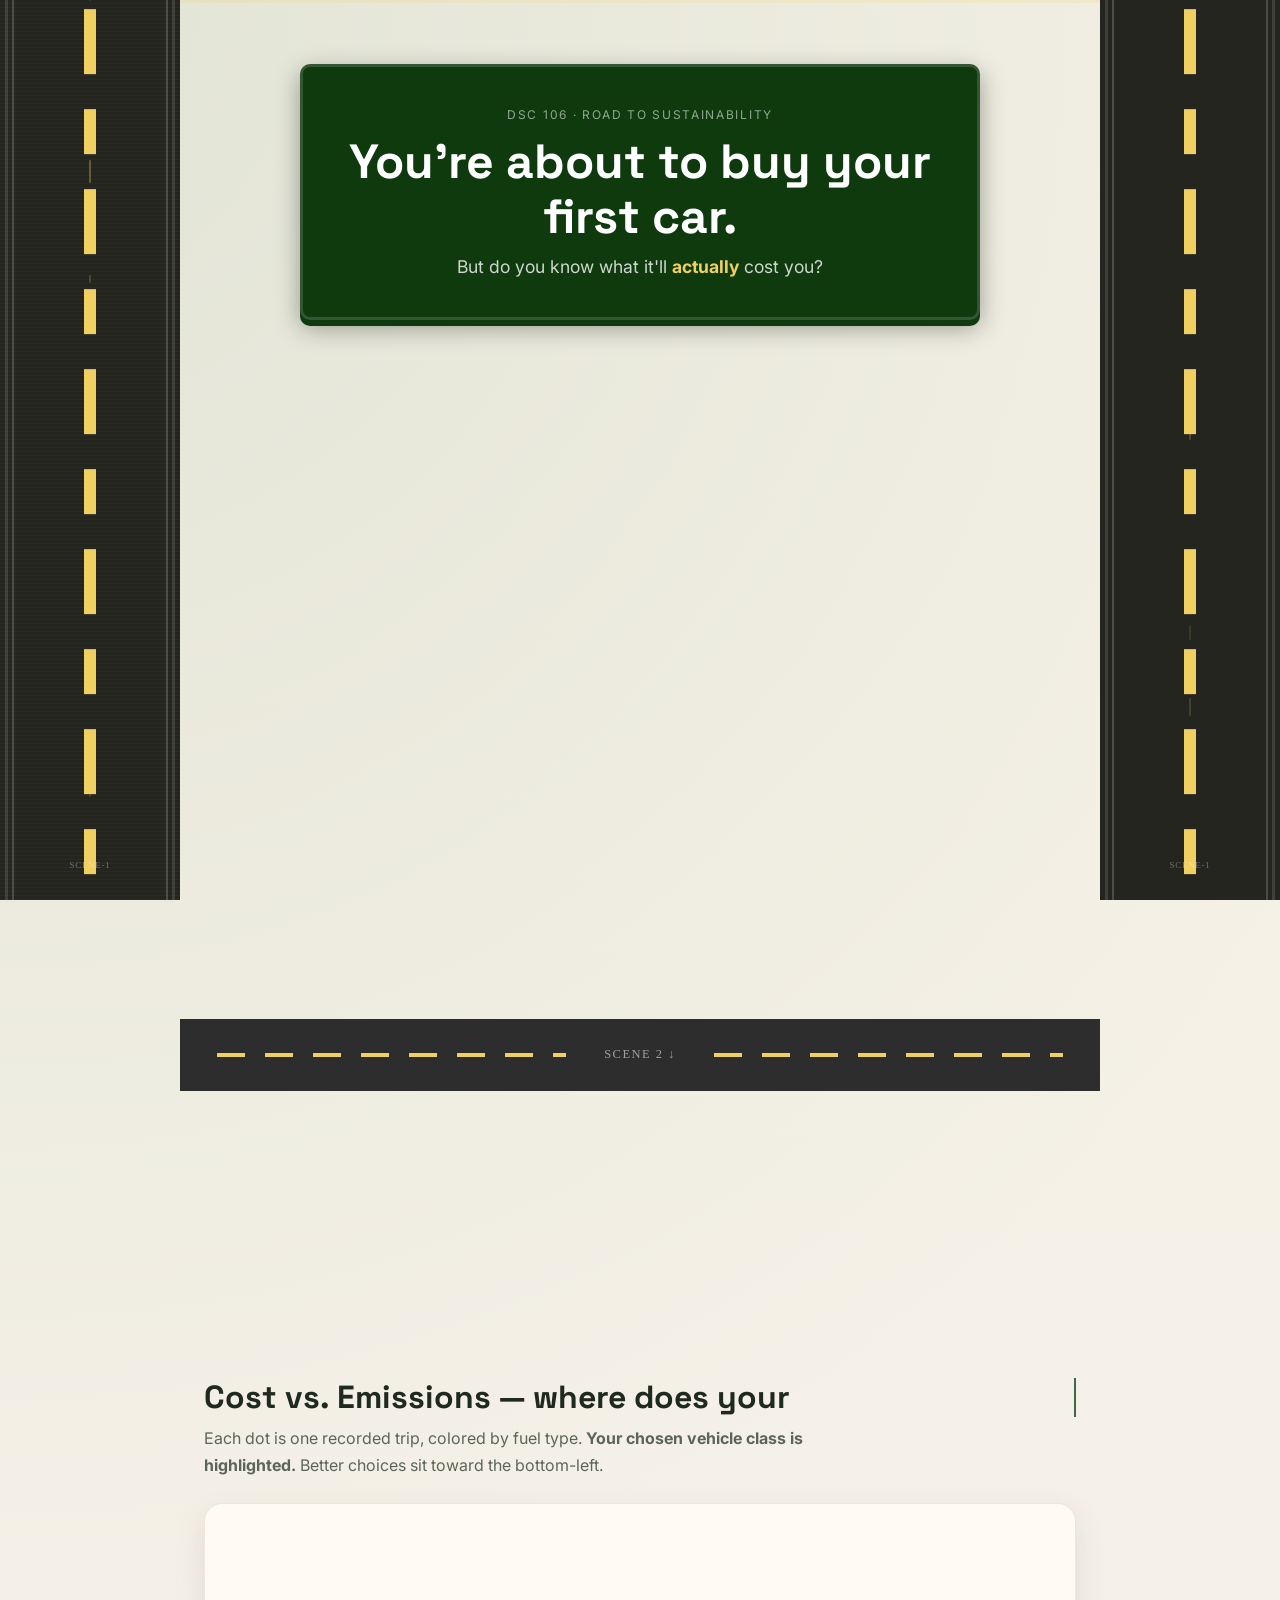
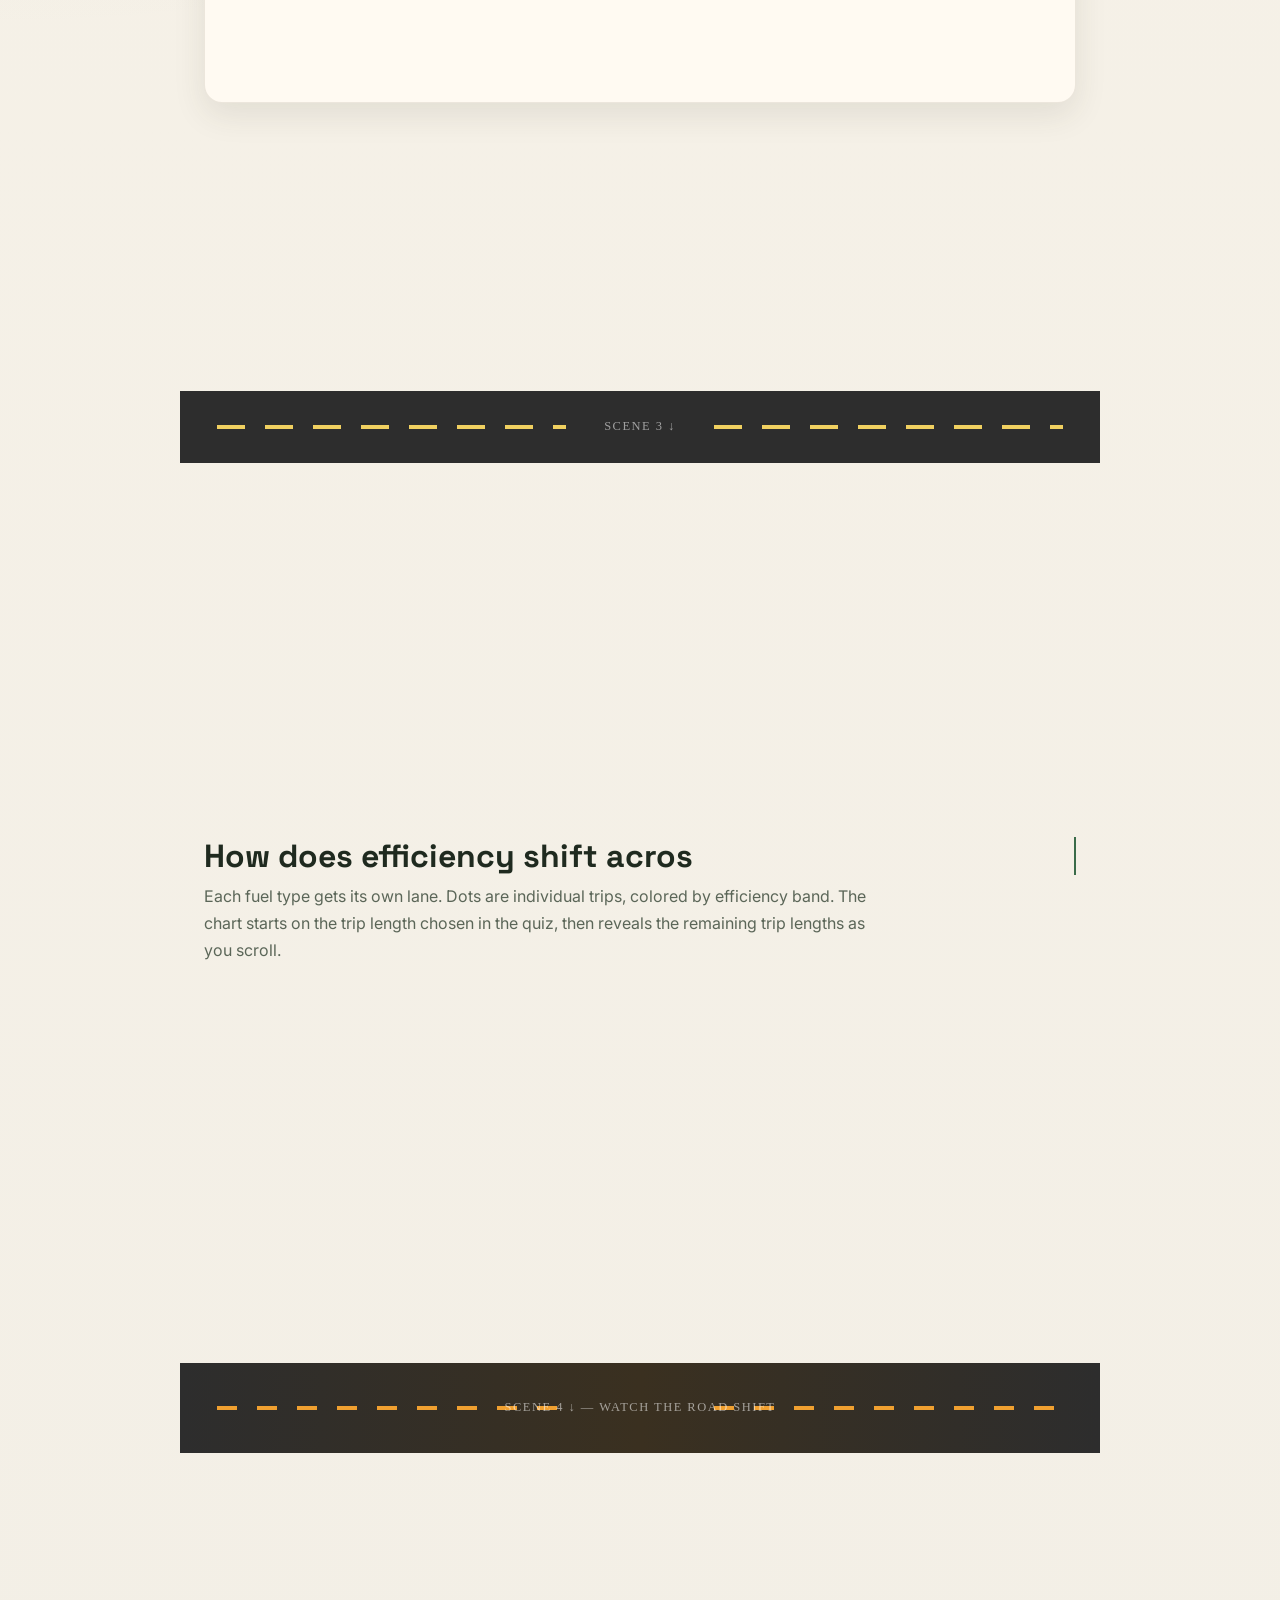
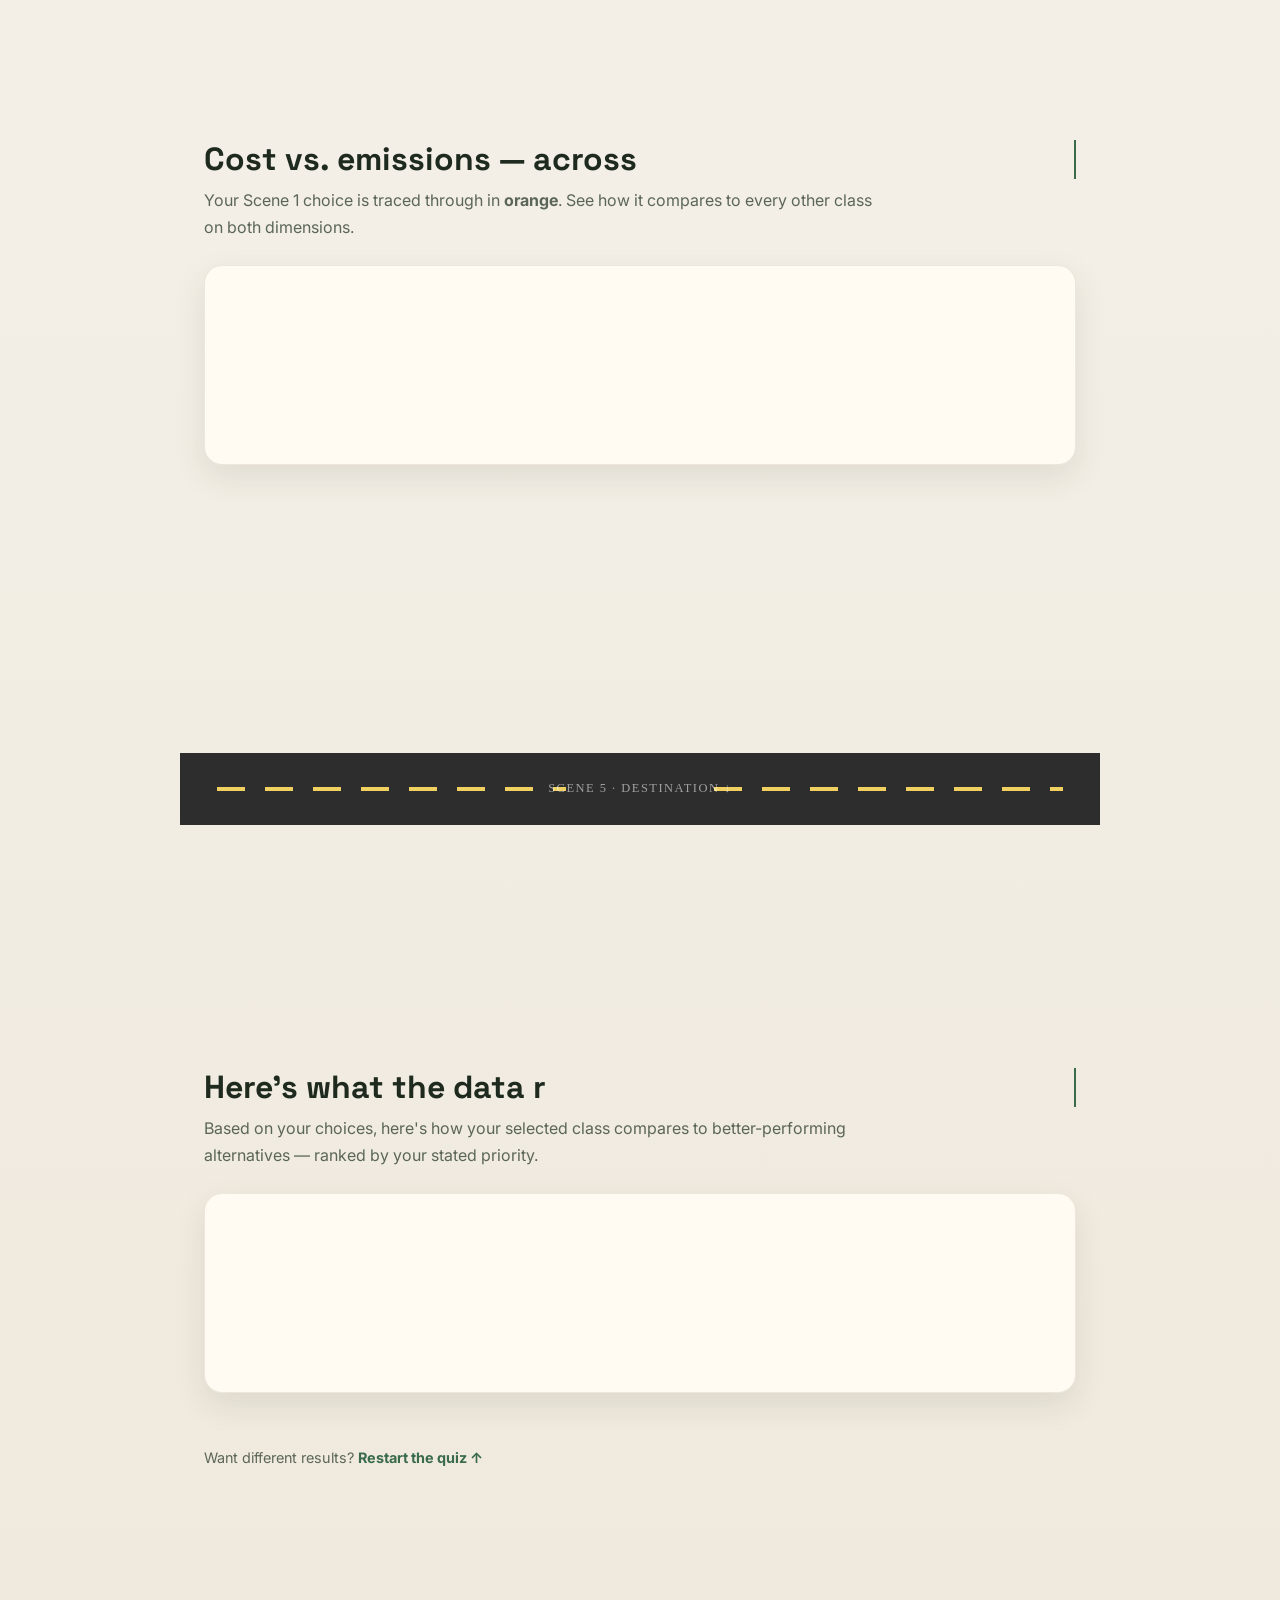
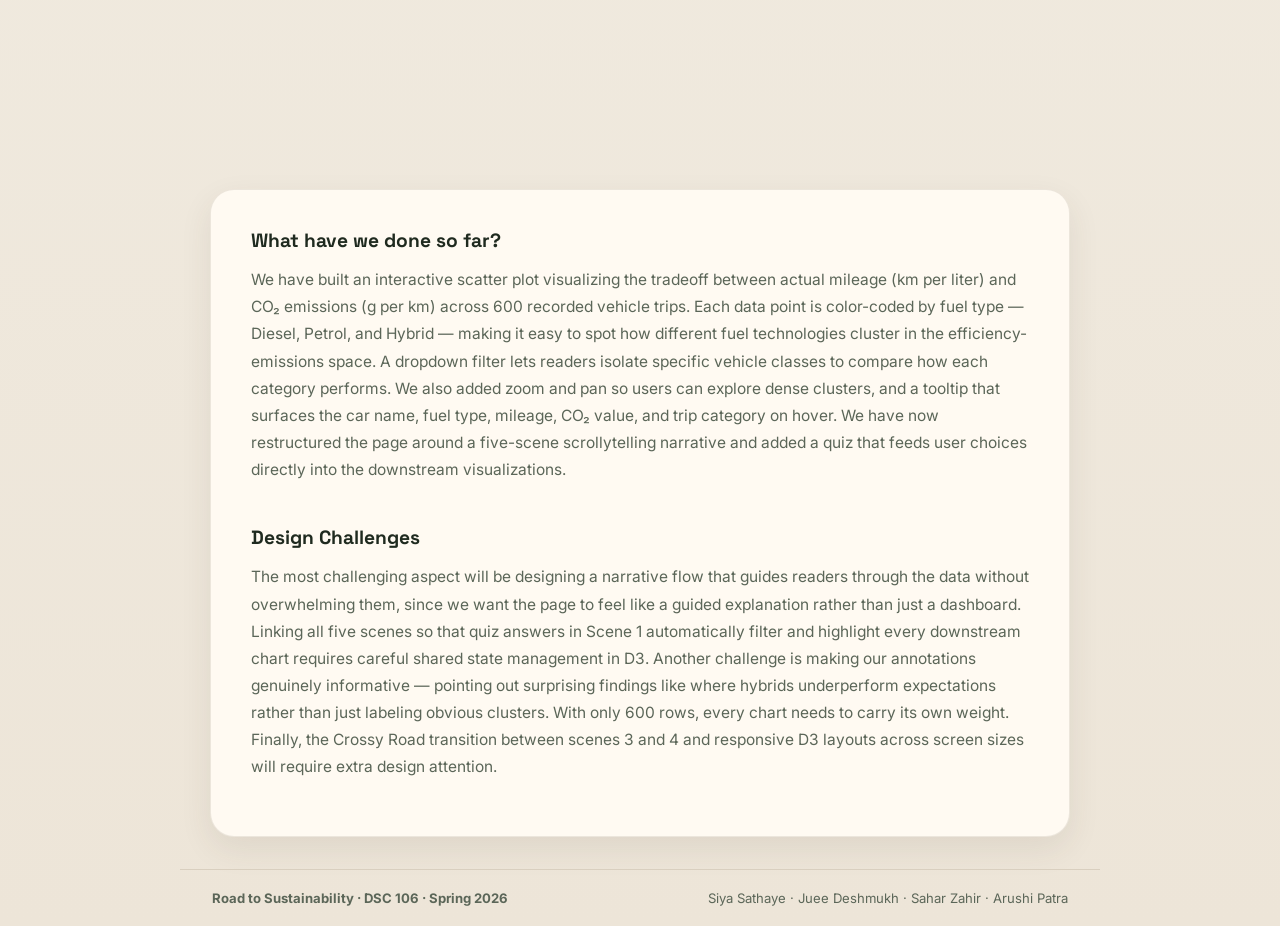
==== index.html @ 9e42f0a2 "text animation" ====
<!DOCTYPE html>
<html lang="en">
<head>
  <meta charset="UTF-8" />
  <meta name="viewport" content="width=device-width, initial-scale=1.0" />
  <title>Road to Sustainability</title>

  <link rel="preconnect" href="https://fonts.googleapis.com">
  <link rel="preconnect" href="https://fonts.gstatic.com" crossorigin>

  <link href="https://fonts.googleapis.com/css2?family=Inter:wght@300;400;500;600;700&family=Space+Grotesk:wght@400;500;600;700&display=swap" rel="stylesheet">

  <link rel="stylesheet" href="style.css" />
  <link rel="stylesheet" href="road.css" />
  <link rel="stylesheet" href="scroll-road.css" />
  <link rel="stylesheet" href="scene2.css" /> 
  <link rel="stylesheet" href="scene3.css" />
  <script src="https://d3js.org/d3.v7.min.js"></script>
</head>
<body>

  <!-- ═══════════════════════════════════════════════════════════
       SCENE 1 — THE DEALERSHIP  (Person 1)
  ════════════════════════════════════════════════════════════════ -->
  <section class="scene" id="scene-1">
    <div class="scene-inner dealership">

      <div class="road-sign headline-sign">
        <p class="sign-sub">DSC 106 · Road to Sustainability</p>
        <h1>You're about to buy your<br>first car.</h1>
        <p class="sign-body">But do you know what it'll <em>actually</em> cost you?</p>
      </div>

      <!-- Q1 -->
      <div class="road-sign question-sign" id="q1-sign">
        <p class="q-number">Question 1 of 3</p>
        <p class="q-text">What kind of driving do you do?</p>
        <div class="sign-options" id="q1-options">
          <button class="sign-btn" data-key="tripCategory" data-val="Short (&lt;50 km)">Short city hops</button>
          <button class="sign-btn" data-key="tripCategory" data-val="Medium (50–200 km)">Medium trips</button>
          <button class="sign-btn" data-key="tripCategory" data-val="Long (200–400 km)">Long drives</button>
          <button class="sign-btn" data-key="tripCategory" data-val="Very Long (&gt;400 km)">Very long hauls</button>
        </div>
      </div>

      <!-- Q2 -->
      <div class="road-sign question-sign" id="q2-sign">
        <p class="q-number">Question 2 of 3</p>
        <p class="q-text">What vehicle class fits your lifestyle?</p>
        <div class="sign-options" id="q2-options">
          <button class="sign-btn" data-key="vehicleClass" data-val="Hatchback">Hatchback</button>
          <button class="sign-btn" data-key="vehicleClass" data-val="Sedan">Sedan</button>
          <button class="sign-btn" data-key="vehicleClass" data-val="SUV">SUV</button>
          <button class="sign-btn" data-key="vehicleClass" data-val="Luxury">Luxury</button>
          <button class="sign-btn" data-key="vehicleClass" data-val="MUV">MUV</button>
        </div>
      </div>

      <!-- Q3 -->
      <div class="road-sign question-sign" id="q3-sign">
        <p class="q-number">Question 3 of 3</p>
        <p class="q-text">What matters more to you?</p>
        <div class="sign-options" id="q3-options">
          <button class="sign-btn" data-key="priority" data-val="cost">Lower fuel cost 💰</button>
          <button class="sign-btn" data-key="priority" data-val="emissions">Lower CO₂ emissions 🌿</button>
        </div>
      </div>

      <div id="quiz-error" class="quiz-error" hidden>Please answer all three questions to continue.</div>

      <button class="cta-btn" id="quiz-submit" hidden>
        Hit the road →
      </button>

    </div>
  </section>

  <!-- road lane connecting scene 1 → 2 -->
  <div class="road-lane" aria-hidden="true">
    <div class="lane-label">Scene 2 ↓</div>
  </div>

  <!-- ═══════════════════════════════════════════════════════════
       SCENE 2 — HITTING THE ROAD  (Person 2)
       Drop your scatterplot into #scene-2-chart
  ════════════════════════════════════════════════════════════════ -->
  <section class="scene" id="scene-2">
    <div class="scene-inner">
      <div class="scene-header">
        <h2 class="typewriter" data-text="Cost vs. Emissions — where does your pick land?"></h2>        
        <p class="scene-desc">
          Each dot is one recorded trip, colored by fuel type.
          <strong id="s2-highlight-label">Your chosen vehicle class is highlighted.</strong>
          Better choices sit toward the bottom-left.
        </p>
      </div>
      <!-- Person 2: append your scatterplot SVG here -->
      <div id="scene-2-chart" class="chart-slot"></div>
      <div id="scene-2-tooltip" class="tooltip" hidden></div>
    </div>
  </section>

  <div class="road-lane" aria-hidden="true">
    <div class="lane-label">Scene 3 ↓</div>
  </div>

  <!-- ═══════════════════════════════════════════════════════════
       SCENE 3 — THE JOURNEY  (Person 3)
       Drop your strip/dot plot into #scene-3-chart
  ════════════════════════════════════════════════════════════════ -->
  <section class="scene" id="scene-3">
    <div class="scene-inner">
      <div class="scene-header">
        <h2 class="typewriter" data-text="How does efficiency shift across trip lengths?"></h2>       
        <p class="scene-desc">
          Each fuel type gets its own lane. Dots are individual trips, colored by efficiency band.
          The chart starts on the trip length chosen in the quiz, then reveals the remaining trip lengths as you scroll.
        </p>
      </div>
      <!-- Person 3: append your strip plot SVG here -->
      <div id="scene-3-chart" class="chart-slot"></div>
    </div>
  </section>

  <div class="road-lane crossy-lane" aria-hidden="true">
    <div class="lane-label">Scene 4 ↓ — watch the road shift</div>
  </div>

  <!-- ═══════════════════════════════════════════════════════════
       SCENE 4 — THE CROSSROADS  (Person 4)
       Drop your slope chart into #scene-4-chart
  ════════════════════════════════════════════════════════════════ -->
  <section class="scene" id="scene-4">
    <div class="scene-inner">
      <div class="scene-header">
        <h2 class="typewriter" data-text="Cost vs. emissions — across every vehicle class"></h2>      
        <p class="scene-desc">
          Your Scene 1 choice is traced through in
          <strong id="s4-highlight-label">orange</strong>.
          See how it compares to every other class on both dimensions.
        </p>
      </div>
      <!-- Person 4: append your slope chart SVG here -->
      <div id="scene-4-chart" class="chart-slot"></div>
    </div>
  </section>

  <div class="road-lane" aria-hidden="true">
    <div class="lane-label">Scene 5 · Destination ↓</div>
  </div>

  <!-- ═══════════════════════════════════════════════════════════
       SCENE 5 — THE DESTINATION  (Person 1)
  ════════════════════════════════════════════════════════════════ -->
  <section class="scene" id="scene-5">
    <div class="scene-inner">
      <div class="scene-header">
        <h2 class="typewriter" data-text="Here's what the data recommends for you."></h2>        
        <p class="scene-desc" id="s5-desc">
          Based on your choices, here's how your selected class compares to
          better-performing alternatives — ranked by your stated priority.
        </p>
      </div>

      <!-- bar comparison -->
      <div id="scene-5-bars" class="chart-slot"></div>

      <!-- rec cards -->
      <div id="rec-cards" class="rec-grid"></div>

      <p class="rec-cta">
        Want different results?
        <a href="#scene-1" onclick="resetQuiz()">Restart the quiz ↑</a>
      </p>
    </div>
  </section>

  <!-- writeup — keep for rubric -->
  <section class="writeup-card page-shell" id="writeup">
    <div class="writeup-block">
      <h2>What have we done so far?</h2>
      <p>
        We have built an interactive scatter plot visualizing the tradeoff between actual
        mileage (km per liter) and CO₂ emissions (g per km) across 600 recorded vehicle trips.
        Each data point is color-coded by fuel type — Diesel, Petrol, and Hybrid — making it
        easy to spot how different fuel technologies cluster in the efficiency-emissions space.
        A dropdown filter lets readers isolate specific vehicle classes to compare how each
        category performs. We also added zoom and pan so users can explore dense clusters, and
        a tooltip that surfaces the car name, fuel type, mileage, CO₂ value, and trip category
        on hover. We have now restructured the page around a five-scene scrollytelling narrative
        and added a quiz that feeds user choices directly into the downstream visualizations.
      </p>
    </div>
    <div class="writeup-block">
      <h2>Design Challenges</h2>
      <p>
        The most challenging aspect will be designing a narrative flow that guides readers
        through the data without overwhelming them, since we want the page to feel like a
        guided explanation rather than just a dashboard. Linking all five scenes so that quiz
        answers in Scene 1 automatically filter and highlight every downstream chart requires
        careful shared state management in D3. Another challenge is making our annotations
        genuinely informative — pointing out surprising findings like where hybrids underperform
        expectations rather than just labeling obvious clusters. With only 600 rows, every chart
        needs to carry its own weight. Finally, the Crossy Road transition between scenes 3 and 4
        and responsive D3 layouts across screen sizes will require extra design attention.
      </p>
    </div>
  </section>

  <footer class="site-footer">
    <strong>Road to Sustainability · DSC 106 · Spring 2026</strong>
    <span>Siya Sathaye · Juee Deshmukh · Sahar Zahir · Arushi Patra</span>
  </footer>

  <!-- shared state + Scene 1 + Scene 5 logic -->
  <script src="state.js"></script>
  <script src="scene1.js"></script>
  <script src="scene5.js"></script>
  <script src="scroll-road.js"></script>

  <!-- teammates drop their files here: -->
  <script src="scene2.js"></script>
  <script src="scene3.js"></script>
  <!-- <script src="scene4.js"></script> -->

</body>
</html>
---- style.css ----
:root {
    --bg: #f3efe6;
    --panel: #fffaf2;
    --ink: #1f2a1f;
    --muted: #5b6658;
    --line: #d9cfbf;
    --accent: #3a6b49;
    --accent-soft: #dfeadf;
    --shadow: 0 18px 45px rgba(63, 57, 42, 0.12);
  }
  
  * {
    box-sizing: border-box;
  }
  
  body {
    margin: 0;
    font-family: "Inter", sans-serif;
    color: var(--ink);
    background:
      radial-gradient(circle at top left, rgba(97, 146, 103, 0.18), transparent 26%),
      linear-gradient(180deg, #f7f2e8 0%, var(--bg) 55%, #efe7db 100%);
  }
  
  .page-shell {
    width: min(1120px, calc(100vw - 32px));
    margin: 0 auto;
    padding: 40px 0 64px;
  }
  
  .hero,
  .controls-card,
  .chart-card {
    background: var(--panel);
    border: 1px solid rgba(124, 109, 84, 0.14);
    border-radius: 24px;
    box-shadow: var(--shadow);
    position: relative;
    overflow: hidden;
  }
  
  .hero {
    padding: 32px;
  }
  
  .eyebrow {
    margin: 0 0 10px;
    font-size: 0.85rem;
    font-weight: 700;
    letter-spacing: 0.1em;
    text-transform: uppercase;
    color: var(--accent);
  }
  
  h1,
  h2 {
    margin: 0;
    line-height: 1.1;
    font-family: "Space Grotesk", serif;

  }
  
  h1 {
    max-width: 900px;
    font-size: clamp(2rem, 4vw, 3.6rem);
  }
  
  h2 {
    font-size: clamp(1.4rem, 2vw, 1.9rem);
  }
  
  .team,
  .intro,
  .controls-card p {
    font-size: 1.05rem;
    line-height: 1.7;
    color: var(--muted);
  }
  
  .team {
    margin: 18px 0 10px;
  }
  
  .intro {
    max-width: 840px;
    margin: 0;
  }
  
  .controls-card {
    margin-top: 24px;
    padding: 24px 28px;
    display: flex;
    gap: 24px;
    align-items: end;
    justify-content: space-between;
  }
  
  .controls-card p {
    max-width: 700px;
    margin: 10px 0 0;
  }
  
  .filter {
    min-width: 220px;
    display: flex;
    flex-direction: column;
    gap: 8px;
    font-size: 0.95rem;
    color: var(--muted);
  }
  
  .filter select {
    padding: 12px 14px;
    border: 1px solid var(--line);
    border-radius: 12px;
    background: white;
    color: var(--ink);
    font: inherit;
  }
  
  .chart-card {
    margin-top: 24px;
    padding: 18px 18px 8px;
    position: relative;
  }
  
  #chart {
    width: 100%;
  }
  
  .axis text,
  .axis-label,
  .legend text {
    fill: var(--muted);
    font-family: Georgia, "Times New Roman", serif;
  }
  
  .axis path,
  .axis line {
    stroke: #b9b09f;
  }
  
  .dot {
    stroke: rgba(31, 42, 31, 0.35);
    stroke-width: 1;
    transition: opacity 120ms ease;
  }
  
  .tooltip {
    position: absolute;
    pointer-events: none;
    max-width: 260px;
    padding: 12px 14px;
    border-radius: 14px;
    background: rgba(28, 37, 30, 0.96);
    color: #f8f5ee;
    box-shadow: 0 14px 30px rgba(16, 21, 17, 0.28);
    font-size: 0.92rem;
    line-height: 1.45;
  }
  
  .tooltip strong {
    display: block;
    margin-bottom: 4px;
  }
  
  @media (max-width: 800px) {
    .page-shell {
      width: min(100vw - 20px, 1120px);
      padding-top: 20px;
    }
  
    .hero,
    .controls-card,
    .chart-card {
      border-radius: 18px;
    }
  
    .hero,
    .controls-card {
      padding: 20px;
    }
  
    .controls-card {
      flex-direction: column;
      align-items: stretch;
    }
  }
  
  .writeup-card {
    max-width: 860px;
    margin: 2rem auto;
    padding: 2rem;
    display: flex;
    flex-direction: column;
    gap: 1.5rem;
  }
  
  .writeup-block h2 {
    margin-bottom: 0.5rem;
  }
  
  .writeup-block p {
    line-height: 1.7;
  }

  .typewriter {
    display: inline-block;
    border-right: 2px solid var(--accent);
    animation: blink 0.8s step-end infinite;
  }
---- road.css ----
/* ─── road.css ──────────────────────────────────────────────────────────────
   Styles for the 5-scene scrollytelling layout.
   Supplements style.css (keep both files).
──────────────────────────────────────────────────────────────────────────── */

/* ── page background ──────────────────────────────────────────────────────── */
body {
  background:
    radial-gradient(circle at top left, rgba(97,146,103,0.15), transparent 28%),
    linear-gradient(180deg, #f7f2e8 0%, #f3efe6 60%, #ede5d8 100%);
  min-height: 100vh;
}

/* ── scene containers ─────────────────────────────────────────────────────── */
.scene {
  min-height: 100vh;
  display: flex;
  align-items: center;
  justify-content: center;
  padding: 4rem 1.5rem;
}

.scene-inner {
  width: min(900px, 100%);
  display: flex;
  flex-direction: column;
  gap: 1.5rem;
}

.scene-inner.dealership {
  align-items: center;
  gap: 2.5rem;
}

/* ── scene header ─────────────────────────────────────────────────────────── */
.scene-header { display: flex; flex-direction: column; gap: 0.5rem; }


.scene-header h2 {
  font-size: clamp(1.4rem, 2.5vw, 2rem);
  line-height: 1.2;
  margin: 0;
}

.scene-desc {
  font-size: 1rem;
  color: #5b6658;
  line-height: 1.7;
  max-width: 680px;
  margin: 0;
}

/* ── chart slot (teammates drop SVGs here) ────────────────────────────────── */
.chart-slot {
  background: #fffaf2;
  border: 1px solid rgba(124,109,84,0.14);
  border-radius: 18px;
  box-shadow: 0 12px 32px rgba(63,57,42,0.10);
  padding: 1.25rem;
  min-height: 200px;
  position: relative;
}

/* ── road lane dividers ───────────────────────────────────────────────────── */
.road-lane {
  width: 100%;
  height: 72px;
  background: #2d2d2d;
  display: flex;
  align-items: center;
  justify-content: center;
  position: relative;
  overflow: hidden;
}

.road-lane::before,
.road-lane::after {
  content: '';
  position: absolute;
  top: 50%;
  transform: translateY(-50%);
  height: 4px;
  width: 38%;
  background: repeating-linear-gradient(
    to right,
    #f0d060 0px, #f0d060 28px,
    transparent 28px, transparent 48px
  );
}
.road-lane::before { left: 4%; }
.road-lane::after  { right: 4%; }

.lane-label {
  font-size: 0.78rem;
  letter-spacing: 0.12em;
  text-transform: uppercase;
  color: rgba(255,255,255,0.55);
  z-index: 1;
  font-family: Georgia, serif;
}

/* crossy road lane gets a slightly different treatment */
.crossy-lane {
  background: linear-gradient(90deg, #2d2d2d 0%, #3a3020 50%, #2d2d2d 100%);
  height: 90px;
}
.crossy-lane::before,
.crossy-lane::after {
  background: repeating-linear-gradient(
    to right,
    #f0a030 0px, #f0a030 20px,
    transparent 20px, transparent 40px
  );
}

/* ── road signs (Scene 1) ─────────────────────────────────────────────────── */
.road-sign {
  background: #1a5c1a;
  color: white;
  border-radius: 10px;
  padding: 2rem 2.5rem;
  box-shadow: 0 6px 0 #0e3a0e, 0 8px 24px rgba(0,0,0,0.35);
  width: min(680px, 100%);
  border: 3px solid rgba(255,255,255,0.15);
}

.headline-sign {
  background: #0e3a0e;
  text-align: center;
  padding: 2.5rem 2rem;
}

.sign-sub {
  font-size: 0.75rem;
  letter-spacing: 0.14em;
  text-transform: uppercase;
  color: rgba(255,255,255,0.55);
  margin: 0 0 0.75rem;
}

.headline-sign h1 {
  font-size: clamp(1.8rem, 4vw, 3rem);
  color: white;
  line-height: 1.15;
  margin: 0 0 0.75rem;
}

.sign-body {
  font-size: 1.1rem;
  color: rgba(255,255,255,0.8);
  margin: 0;
}
.sign-body em { color: #f0d060; font-style: normal; font-weight: 700; }

/* question signs — hidden until stagger reveal */
.question-sign {
  opacity: 0;
  transform: translateY(24px);
  transition: opacity 0.45s ease, transform 0.45s ease;
}
.question-sign.visible {
  opacity: 1;
  transform: translateY(0);
}

.q-number {
  font-size: 0.72rem;
  letter-spacing: 0.12em;
  text-transform: uppercase;
  color: rgba(255,255,255,0.5);
  margin: 0 0 0.4rem;
}

.q-text {
  font-size: 1.15rem;
  font-weight: 700;
  color: white;
  margin: 0 0 1.25rem;
}

.sign-options {
  display: flex;
  flex-wrap: wrap;
  gap: 0.6rem;
}

.sign-btn {
  padding: 9px 20px;
  border-radius: 24px;
  border: 2px solid rgba(255,255,255,0.35);
  background: rgba(255,255,255,0.08);
  color: rgba(255,255,255,0.9);
  font-size: 0.9rem;
  font-family: Georgia, serif;
  cursor: pointer;
  transition: all 0.15s;
}
.sign-btn:hover {
  background: rgba(255,255,255,0.18);
  border-color: #f0d060;
  color: #f0d060;
}
.sign-btn.selected {
  background: #f0d060;
  border-color: #f0d060;
  color: #1a1a0a;
  font-weight: 700;
}

/* ── quiz error + CTA ─────────────────────────────────────────────────────── */
.quiz-error {
  color: #f08060;
  font-size: 0.88rem;
  margin: 0;
}

.cta-btn {
  padding: 14px 36px;
  background: #f0d060;
  color: #1a1a0a;
  border: none;
  border-radius: 28px;
  font-size: 1.05rem;
  font-family: Georgia, serif;
  font-weight: 700;
  cursor: pointer;
  box-shadow: 0 4px 0 #c0a830, 0 6px 18px rgba(0,0,0,0.2);
  transition: transform 0.1s, box-shadow 0.1s;
  letter-spacing: 0.02em;
}
.cta-btn:hover   { transform: translateY(-2px); box-shadow: 0 6px 0 #c0a830, 0 10px 24px rgba(0,0,0,0.2); }
.cta-btn:active  { transform: translateY(1px);  box-shadow: 0 2px 0 #c0a830; }
.cta-btn:disabled { opacity: 0.4; cursor: not-allowed; transform: none; }

/* ── Scene 5 — rec cards ──────────────────────────────────────────────────── */
.rec-grid {
  display: flex;
  flex-direction: column;
  gap: 1rem;
}

.rec-card {
  background: #fffaf2;
  border: 1px solid #d9cfbf;
  border-radius: 14px;
  padding: 1.25rem 1.5rem;
  display: flex;
  flex-wrap: wrap;
  align-items: center;
  gap: 1rem;
  transition: box-shadow 0.2s;
}
.rec-card:hover { box-shadow: 0 6px 20px rgba(58,107,73,0.12); }

.rec-best {
  border-color: #3a6b49;
  background: #f0f8f2;
  box-shadow: 0 4px 16px rgba(58,107,73,0.14);
}

.rec-rank {
  font-size: 0.75rem;
  font-weight: 700;
  text-transform: uppercase;
  letter-spacing: 0.08em;
  color: #3a6b49;
  min-width: 90px;
}

.rec-name {
  font-size: 1.05rem;
  font-weight: 700;
  color: #1f2a1f;
  flex: 1;
  min-width: 140px;
}

.rec-meta {
  font-size: 0.85rem;
  color: #5b6658;
  min-width: 130px;
}

.rec-stats {
  display: flex;
  gap: 1rem;
  flex-wrap: wrap;
  font-size: 0.85rem;
  color: #5b6658;
}

.rec-saving {
  color: #3a6b49;
  font-weight: 700;
}

.rec-band {
  font-size: 0.72rem;
  font-weight: 700;
  padding: 3px 12px;
  border-radius: 20px;
  text-transform: uppercase;
  letter-spacing: 0.06em;
}
.band-good { background: #dff2e5; color: #2d7a4a; }
.band-avg  { background: #fef3dd; color: #a06010; }
.band-poor { background: #fde8e8; color: #b03030; }

.rec-empty {
  font-size: 1rem;
  color: #3a6b49;
  font-style: italic;
  padding: 1rem 0;
}

.rec-cta {
  font-size: 0.9rem;
  color: #5b6658;
  margin-top: 0.5rem;
}
.rec-cta a {
  color: #3a6b49;
  font-weight: 700;
  text-decoration: none;
}
.rec-cta a:hover { text-decoration: underline; }

/* ── axis + grid shared styles ────────────────────────────────────────────── */
.axis text, .axis-label { fill: #5b6658; font-family: Georgia, serif; }
.axis path, .axis line  { stroke: #b9b09f; }
.axis-label { font-size: 12px; }

/* ── writeup section ──────────────────────────────────────────────────────── */
.writeup-card {
  max-width: 860px;
  margin: 4rem auto 0;
  padding: 2.5rem;
  background: #fffaf2;
  border: 1px solid rgba(124,109,84,0.14);
  border-radius: 24px;
  box-shadow: 0 12px 32px rgba(63,57,42,0.09);
  display: flex;
  flex-direction: column;
  gap: 1.75rem;
}

.writeup-block h2 { margin-bottom: 0.5rem; font-size: 1.2rem; }
.writeup-block p  { line-height: 1.75; color: #5b6658; font-size: 0.97rem; }

/* ── footer ───────────────────────────────────────────────────────────────── */
.site-footer {
  display: flex;
  justify-content: space-between;
  flex-wrap: wrap;
  gap: 0.5rem;
  padding: 1.25rem 2rem;
  margin-top: 2rem;
  font-size: 0.82rem;
  color: #5b6658;
  border-top: 1px solid #d9cfbf;
}

/* ── tooltip ──────────────────────────────────────────────────────────────── */
.tooltip {
  position: absolute;
  pointer-events: none;
  max-width: 270px;
  padding: 12px 14px;
  border-radius: 14px;
  background: rgba(28,37,30,0.96);
  color: #f8f5ee;
  box-shadow: 0 14px 30px rgba(16,21,17,0.28);
  font-size: 0.88rem;
  line-height: 1.5;
  z-index: 20;
}
.tooltip[hidden] { display: none; }
.tooltip strong  { display: block; margin-bottom: 4px; }

/* ── responsive ───────────────────────────────────────────────────────────── */
@media (max-width: 640px) {
  .road-sign { padding: 1.25rem 1.25rem; }
  .scene     { padding: 2.5rem 1rem; }
  .rec-card  { flex-direction: column; align-items: flex-start; }
}
---- scroll-road.css ----
/* ─── scroll-road.css ────────────────────────────────────────────────────────
   Scrollytelling road animation — add alongside road.css.
   A fixed road strip on the left edge scrolls its lane lines as the user
   moves down the page, giving a "driving through the story" feel.
   Also animates the existing .road-lane dividers between scenes.
────────────────────────────────────────────────────────────────────────────── */

/* ── Fixed road strip (left edge) ────────────────────────────────────────── */
#road-strip {
  position: fixed;
  left: 0;
  top: 0;
  width: 180px;
  height: 100vh;
  background: #252520; 
  z-index: 50;
  overflow: hidden;
  pointer-events: none;
}

/* ── Fixed road strip (right edge) ───────────────────────────────────────── */
#road-strip-right {
  position: fixed;
  right: 0;
  top: 0;
  width: 180px;
  height: 100vh;
  background: #252520; 
  z-index: 50;
  overflow: hidden;
  pointer-events: none;
}

#road-strip-right::before {
  display: none;
  content: '';
  position: absolute;
  inset: 0;
  background: repeating-linear-gradient(
    180deg,
    transparent 0px,
    transparent 3px,
    rgba(255,255,255,0.025) 3px,
    rgba(255,255,255,0.025) 4px
  );
}

#road-strip-right .lane-dashes {
  position: absolute;
  left: 50%;
  transform: translateX(-50%);
  top: 0;
  width: 12px;
  height: 200vh;
  background: repeating-linear-gradient(
    180deg,
    #f0d060 0px,
    #f0d060 45px,
    transparent 45px,
    transparent 80px
  );
  will-change: transform;
}

#road-strip-right .reflector-left,
#road-strip-right .reflector-right {
  position: absolute;
  top: 0;
  width: 3px;
  height: 100%;
  background: rgba(255,255,255,0.12);
}
#road-strip-right .reflector-left  { left: 5px; }
#road-strip-right .reflector-right { right: 5px; }

/* Asphalt texture via repeating noise lines */
#road-strip::before {
  content: '';
  position: absolute;
  inset: 0;
  background: repeating-linear-gradient(
    180deg,
    transparent 0px,
    transparent 3px,
    rgba(255,255,255,0.025) 3px,
    rgba(255,255,255,0.025) 4px
  );
}

/* Centre dashes — animated by JS via --offset custom property */
#road-strip .lane-dashes {
  position: absolute;
  left: 50%;
  transform: translateX(-50%);
  top: 0;
  width: 12px;
  height: 200vh; /* extra tall so the seam is never visible */
  background: repeating-linear-gradient(
    180deg,
    #f0d060 0px,
    #f0d060 45px,
    transparent 45px,
    transparent 80px
  );
  will-change: transform;
}

/* Edge reflectors */
#road-strip .reflector-left,
#road-strip .reflector-right {
  position: absolute;
  top: 0;
  width: 3px;
  height: 100%;
  background: rgba(255,255,255,0.12);
}
#road-strip .reflector-left  { left: 5px; }
#road-strip .reflector-right { right: 5px; }

/* Speed particles (little lights that blur past) */
.road-particle {
  position: absolute;
  left: 50%;
  width: 2px;
  border-radius: 1px;
  background: rgba(240, 208, 96, 0.55);
  pointer-events: none;
  will-change: transform, opacity;
}

/* ── Scroll progress bar (top of page) ───────────────────────────────────── */
#scroll-progress {
  position: fixed;
  top: 0;
  left: 180px; /* starts right after the left road strip */
  right: 180px; /* ends before the right road strip */
  height: 3px;
  background: rgba(240,208,96,0.18);
  z-index: 51;
  pointer-events: none;
}

#scroll-progress-fill {
  height: 100%;
  background: #f0d060;
  width: 0%;
  transition: width 60ms linear;
}

/* ── Scene number indicator on the road strip ─────────────────────────────── */
#road-scene-label {
  position: fixed;
  left: 0;
  bottom: 28px;
  width: 180px;
  text-align: center;
  font-family: Georgia, serif;
  font-size: 9px;
  letter-spacing: 0.08em;
  color: rgba(255,255,255,0.35);
  z-index: 52;
  pointer-events: none;
  line-height: 1.4;
  text-transform: uppercase;
}

/* Mirror scene label on right strip */
#road-scene-label-right {
  position: fixed;
  right: 0;
  bottom: 28px;
  width: 180px;
  text-align: center;
  font-family: Georgia, serif;
  font-size: 9px;
  letter-spacing: 0.08em;
  color: rgba(255,255,255,0.35);
  z-index: 52;
  pointer-events: none;
  line-height: 1.4;
  text-transform: uppercase;
}

/* ── Offset page content so it doesn't hide behind either strip ──────────── */
body {
  padding-left: 180px;
  padding-right: 180px;
}

/* ── Animate the existing .road-lane dividers ─────────────────────────────── */
.road-lane {
  position: relative;
  overflow: hidden;
}

/* Moving dashes layer — driven by scroll offset */
.road-lane .scroll-dashes {
  position: absolute;
  top: 0;
  left: 0;
  right: 0;
  height: 100%;
  pointer-events: none;
  background: repeating-linear-gradient(
    90deg,
    rgba(240,208,96,0) 0px,
    rgba(240,208,96,0) 12px,
    rgba(240,208,96,0.65) 12px,
    rgba(240,208,96,0.65) 40px,
    rgba(240,208,96,0) 40px,
    rgba(240,208,96,0) 52px
  );
  will-change: transform;
}

/* ── Entrance animation for .scene elements ───────────────────────────────── */
.scene-inner {
  transition: opacity 0.5s ease, transform 0.5s ease;
}

.scene-inner.scene-offscreen {
  opacity: 0;
  transform: translateY(28px);
}

.scene-inner.scene-visible {
  opacity: 1;
  transform: translateY(0);
}

/* ── Responsive: hide strip on very small screens ─────────────────────────── */
@media (max-width: 480px) {
  #road-strip,
  #road-strip-right,
  #scroll-progress,
  #road-scene-label,
  #road-scene-label-right {
    display: none;
  }
  body {
    padding-left: 0;
    padding-right: 0;
  }
}

#road-strip .lane-dashes,
#road-strip-right .lane-dashes {
  background-size: 100% 180px;
}

#road-strip::after,
#road-strip-right::after {
  content: "";
  position: absolute;
  top: 0;
  bottom: 0;
  left: 12px;
  right: 12px;
  border-left: 2px solid rgba(255,255,255,.18);
  border-right: 2px solid rgba(255,255,255,.18);
  pointer-events: none;
}
---- scene2.css ----
/* ─── scene2.css ──────────────────────────────────────────────────────────────
   Scene 2: Hitting the Road — scatterplot styles
   Matches the design system in style.css (cream bg, forest green accent,
   Georgia serif, warm ink palette).
   ─────────────────────────────────────────────────────────────────────────── */

/* ── Chart slot sizing ──────────────────────────────────────────────────────── */
#scene-2-chart {
  width: 100%;
  position: relative;         
}

#scene-2-chart svg {
  display: block;
  width: 100%;
  overflow: visible;           
}

/* ── Axes ───────────────────────────────────────────────────────────────────── */
#scene-2-chart .axis text {
  fill: var(--muted);          
  font-family: Georgia, "Times New Roman", serif;
  font-size: 0.78rem;
}

#scene-2-chart .axis path,
#scene-2-chart .axis line {
  stroke: #b9b09f;             
}

#scene-2-chart .axis-label {
  fill: var(--muted);
  font-family: Georgia, "Times New Roman", serif;
  font-size: 0.82rem;
}

/* ── Dots ───────────────────────────────────────────────────────────────────── */
#scene-2-chart .dot {
  stroke: rgba(31, 42, 31, 0.3);
  stroke-width: 1;
  transition: r 80ms ease, opacity 80ms ease;
  cursor: pointer;
}

/* ── Legend ─────────────────────────────────────────────────────────────────── */
#scene-2-chart .legend text {
  fill: var(--muted);
  font-family: Georgia, "Times New Roman", serif;
  font-size: 0.82rem;
}

/* ── Annotation ─────────────────────────────────────────────────────────────── */
#scene-2-chart .annotation-line {
  stroke: var(--accent);       
  stroke-dasharray: 4 3;
}

#scene-2-chart .annotation-text {
  fill: var(--accent);
  font-family: Georgia, "Times New Roman", serif;
  font-size: 0.8rem;
  font-weight: 700;
}

/* ── Car emoji on x-axis ─────────────────────────────────────────────────────*/
#scene-2-chart .car-icon {
  font-size: 18px;
  pointer-events: none;
  transition: opacity 100ms ease;
}

/* ── Efficiency frontier hint line ──────────────────────────────────────────── */
#scene-2-chart .frontier-line {
  stroke: var(--line);         
  stroke-width: 1;
  stroke-dasharray: 6 4;
}

#scene-2-chart .frontier-label {
  fill: var(--muted);
  font-family: Georgia, "Times New Roman", serif;
  font-size: 0.75rem;
  font-style: italic;
}
---- scene3.css ----
#scene-3-chart {
  padding: 0;
  background: transparent;
  border: none;
  box-shadow: none;
  min-height: 0;
}

#scene-3-chart .scene3-road-stage {
  position: relative;
  min-height: 2200px;
  border-radius: 24px;
  overflow: visible;
  box-shadow: 0 16px 38px rgba(40, 34, 24, 0.16);
}

#scene-3-chart .scene3-road-surface {
  position: absolute;
  inset: 0;
  background: #1c1c1c;
  border-radius: 24px;
}

#scene-3-chart .scene3-road-surface::before,
#scene-3-chart .scene3-road-surface::after {
  content: "";
  position: absolute;
  top: 0;
  bottom: 0;
  width: 2px;
  background: rgba(255, 255, 255, 0.1);
}

#scene-3-chart .scene3-road-surface::before {
  left: 18px;
}

#scene-3-chart .scene3-road-surface::after {
  right: 18px;
}

#scene-3-chart .scene3-road-line {
  position: absolute;
  top: 0;
  bottom: 0;
  width: 0;
  border-left: 6px dashed rgba(255, 255, 255, 0.92);
}

#scene-3-chart .scene3-road-line:nth-child(1) {
  left: 25%;
}

#scene-3-chart .scene3-road-line:nth-child(2) {
  left: 50%;
}

#scene-3-chart .scene3-road-line:nth-child(3) {
  left: 75%;
}

#scene-3-chart .scene3-layout {
  position: relative;
  z-index: 1;
  padding: 20px 20px 64px;
}

#scene-3-chart .scene3-panel {
  position: sticky;
  top: 18px;
  z-index: 5;
  width: min(980px, calc(100% - 40px));
  margin: 0 auto;
  padding: 22px 22px 16px;
  background: #fffaf2;
  border: 1px solid rgba(124, 109, 84, 0.14);
  border-radius: 22px;
  box-shadow: 0 12px 32px rgba(63, 57, 42, 0.12);
}

#scene-3-chart .scene3-copy {
  max-width: 700px;
}

#scene-3-chart .scene3-kicker,
#scene-3-chart .scene3-step-kicker {
  margin: 0;
  color: #8d5a1b;
  font-size: 1.6rem;
  font-weight: 700;
  letter-spacing: 0.12em;
  text-transform: uppercase;
}

#scene-3-chart .scene3-title {
  margin: 0.2rem 0 0;
  font-size: clamp(1.2rem, 2vw, 1.4rem);
  line-height: 1.18;
  color: #243228;
}

#scene-3-chart .scene3-description,
#scene-3-chart .scene3-step-description {
  margin: 0.7rem 0 0;
  color: #5f6a5f;
  font-size: 0.9rem;
  line-height: 1.6;
}

#scene-3-chart .scene3-note {
  margin: 0.6rem 0 0;
  color: #243228;
  font-size: 0.92rem;
  font-weight: 700;
}

#scene-3-chart .scene3-legend {
  position: absolute;
  right: 22px;
  top: 20px;
  display: flex;
  flex-direction: column;
  align-items: flex-end;
  gap: 6px;
  color: #5f6a5f;
  font-size: 0.86rem;
}

#scene-3-chart .scene3-legend-title {
  font-weight: 700;
}

#scene-3-chart .scene3-legend-row {
  display: flex;
  align-items: center;
  gap: 8px;
}

#scene-3-chart .scene3-legend-swatch {
  width: 12px;
  height: 12px;
  border-radius: 999px;
  border: 1px solid rgba(36, 50, 40, 0.22);
}

#scene-3-chart .scene3-svg-root {
  width: 100%;
  margin-top: 14px;
}

#scene-3-chart .scene3-svg-root svg {
  display: block;
  width: 100%;
  height: auto;
}

#scene-3-chart .scene3-scroll-track {
  width: min(980px, calc(100% - 40px));
  margin: 0 auto;
  padding-top: 410px;
  padding-bottom: 160px;
}

#scene-3-chart .scene3-step {
  min-height: 62vh;
  position: relative;
  display: flex;
  align-items: center;
  justify-content: flex-start;
}

#scene-3-chart .scene3-step:first-child {
  min-height: 34vh;
}

#scene-3-chart .scene3-step-card {
  width: 1px;
  height: 1px;
  opacity: 0;
  pointer-events: none;
  overflow: hidden;
}

#scene-3-chart .scene3-axis text,
#scene-3-chart .scene3-axis-label,
#scene-3-chart .scene3-annotation,
#scene-3-chart .scene3-lane-summary {
  fill: #5f6a5f;
  font-family: Georgia, "Times New Roman", serif;
}

#scene-3-chart .scene3-axis path,
#scene-3-chart .scene3-axis line,
#scene-3-chart .scene3-grid line {
  stroke: #cdbda0;
}

#scene-3-chart .scene3-grid path {
  stroke: none;
}

#scene-3-chart .scene3-axis-label {
  font-size: 0.92rem;
  font-weight: 700;
}

#scene-3-chart .scene3-lane-band {
  fill: #f8f1e4;
  stroke: rgba(118, 104, 75, 0.1);
  rx: 16;
}

#scene-3-chart .scene3-dot {
  stroke: rgba(36, 50, 40, 0.22);
  stroke-width: 0.9;
}

#scene-3-chart .scene3-dot.is-hovered {
  stroke: #1f2a21;
  stroke-width: 1.8;
}

#scene-3-tooltip {
  position: fixed;
  display: none;
  max-width: 260px;
  pointer-events: none;
  padding: 12px 14px;
  border-radius: 14px;
  background: rgba(25, 31, 24, 0.96);
  color: #f9f6f0;
  box-shadow: 0 14px 32px rgba(16, 21, 17, 0.24);
  font-size: 0.92rem;
  line-height: 1.45;
  z-index: 30;
  left: 0;
  top: 0;
}

#scene-3-tooltip strong {
  display: block;
  margin-bottom: 4px;
}

@media (max-width: 1020px) {
  #scene-3-chart .scene3-layout {
    padding: 14px 10px 36px;
  }

  #scene-3-chart .scene3-panel,
  #scene-3-chart .scene3-scroll-track {
    width: calc(100% - 10px);
  }
}

@media (max-width: 900px) {
  #scene-3-chart .scene3-road-stage {
    min-height: 1800px;
  }

  #scene-3-chart .scene3-panel {
    position: static;
    padding: 16px 14px 12px;
  }

  #scene-3-chart .scene3-legend {
    position: static;
    align-items: flex-start;
    margin-top: 16px;
  }

  #scene-3-chart .scene3-scroll-track {
    padding-top: 40px;
    padding-bottom: 40px;
  }

  #scene-3-chart .scene3-step,
  #scene-3-chart .scene3-step:first-child {
    min-height: 30vh;
  }

}
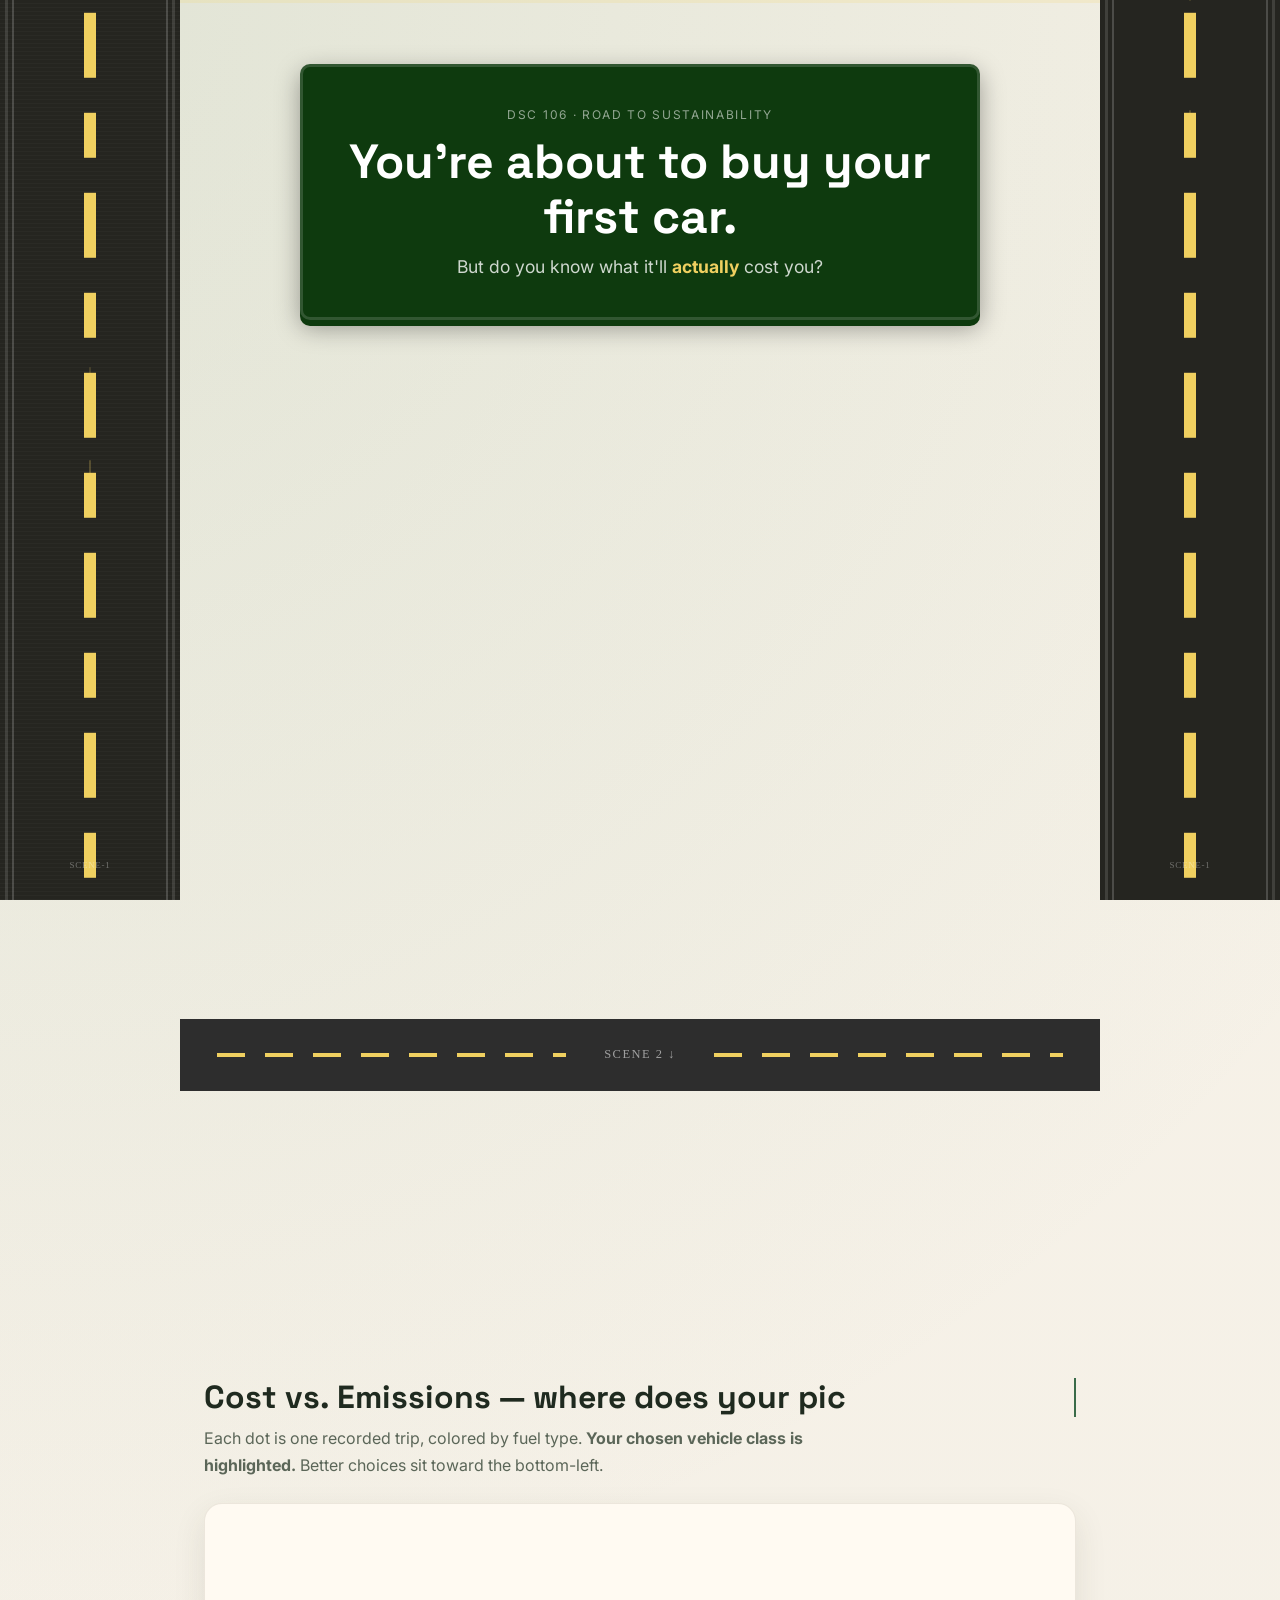
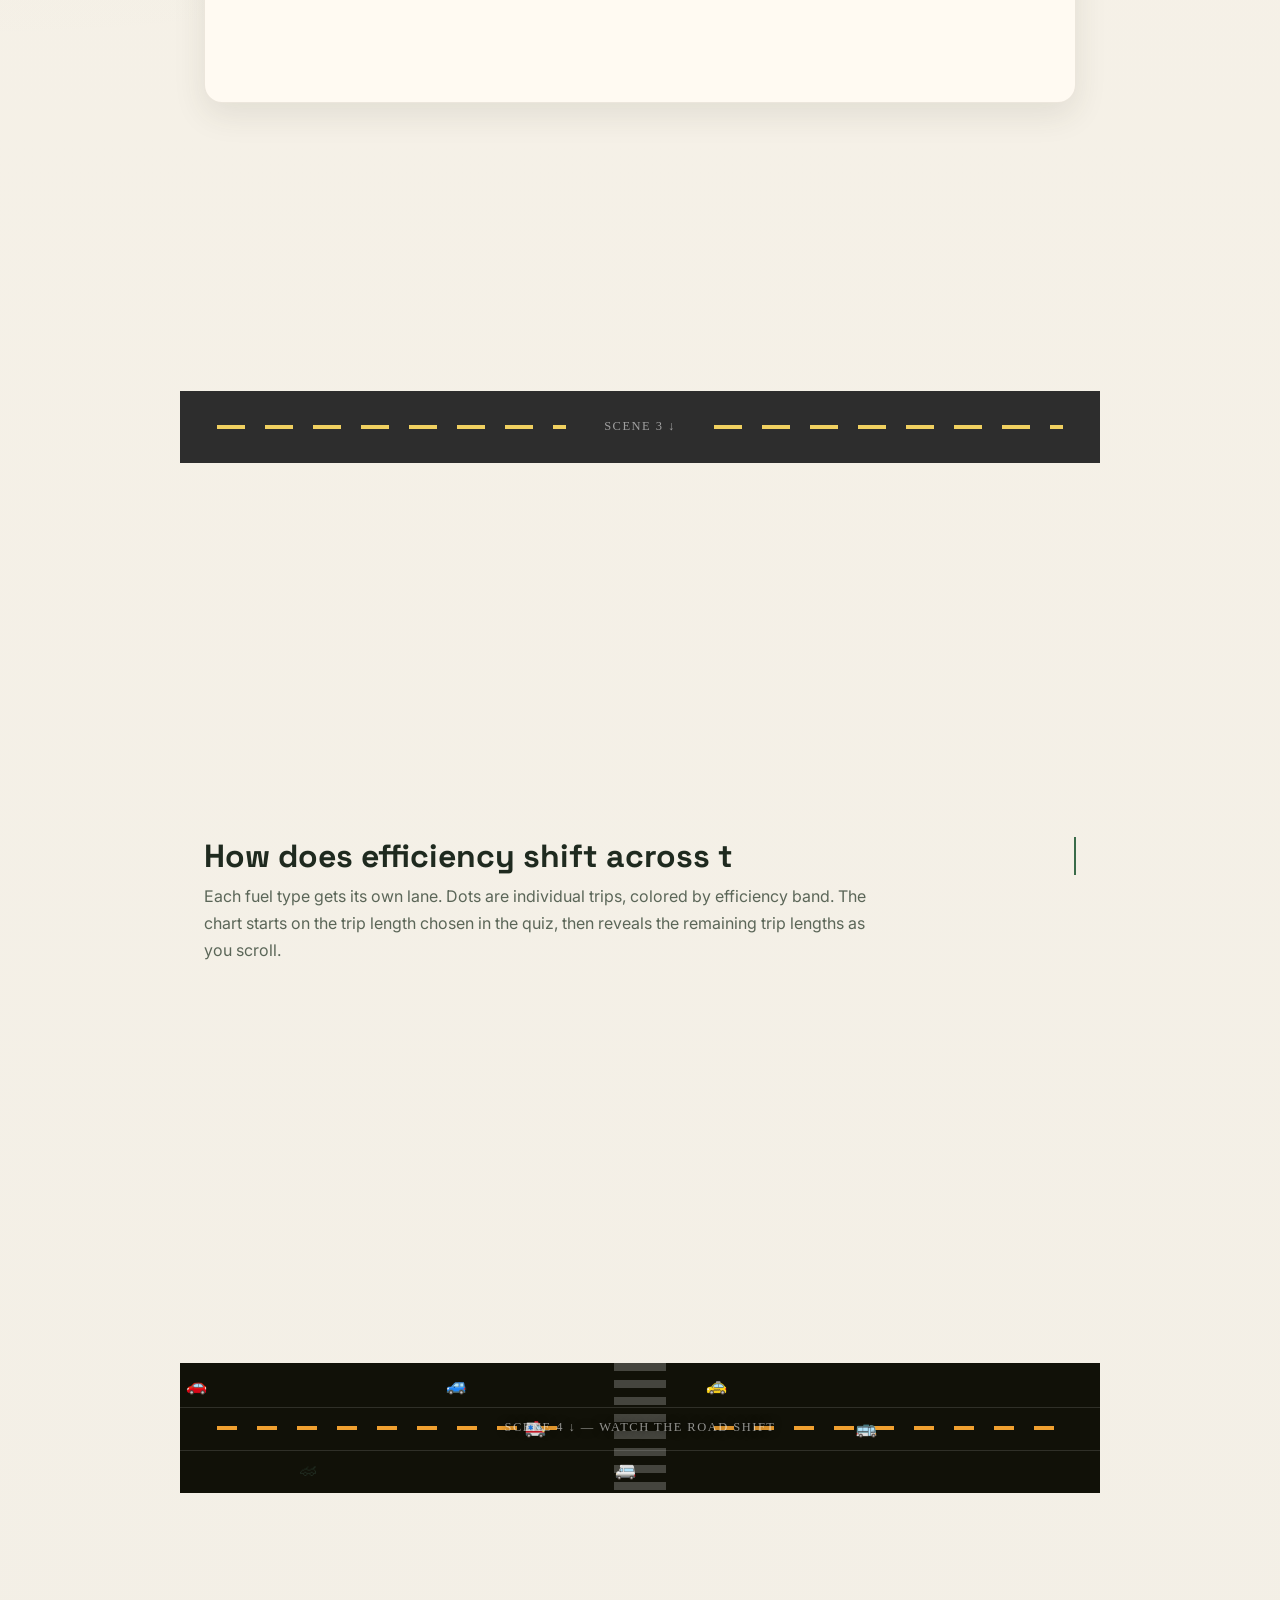
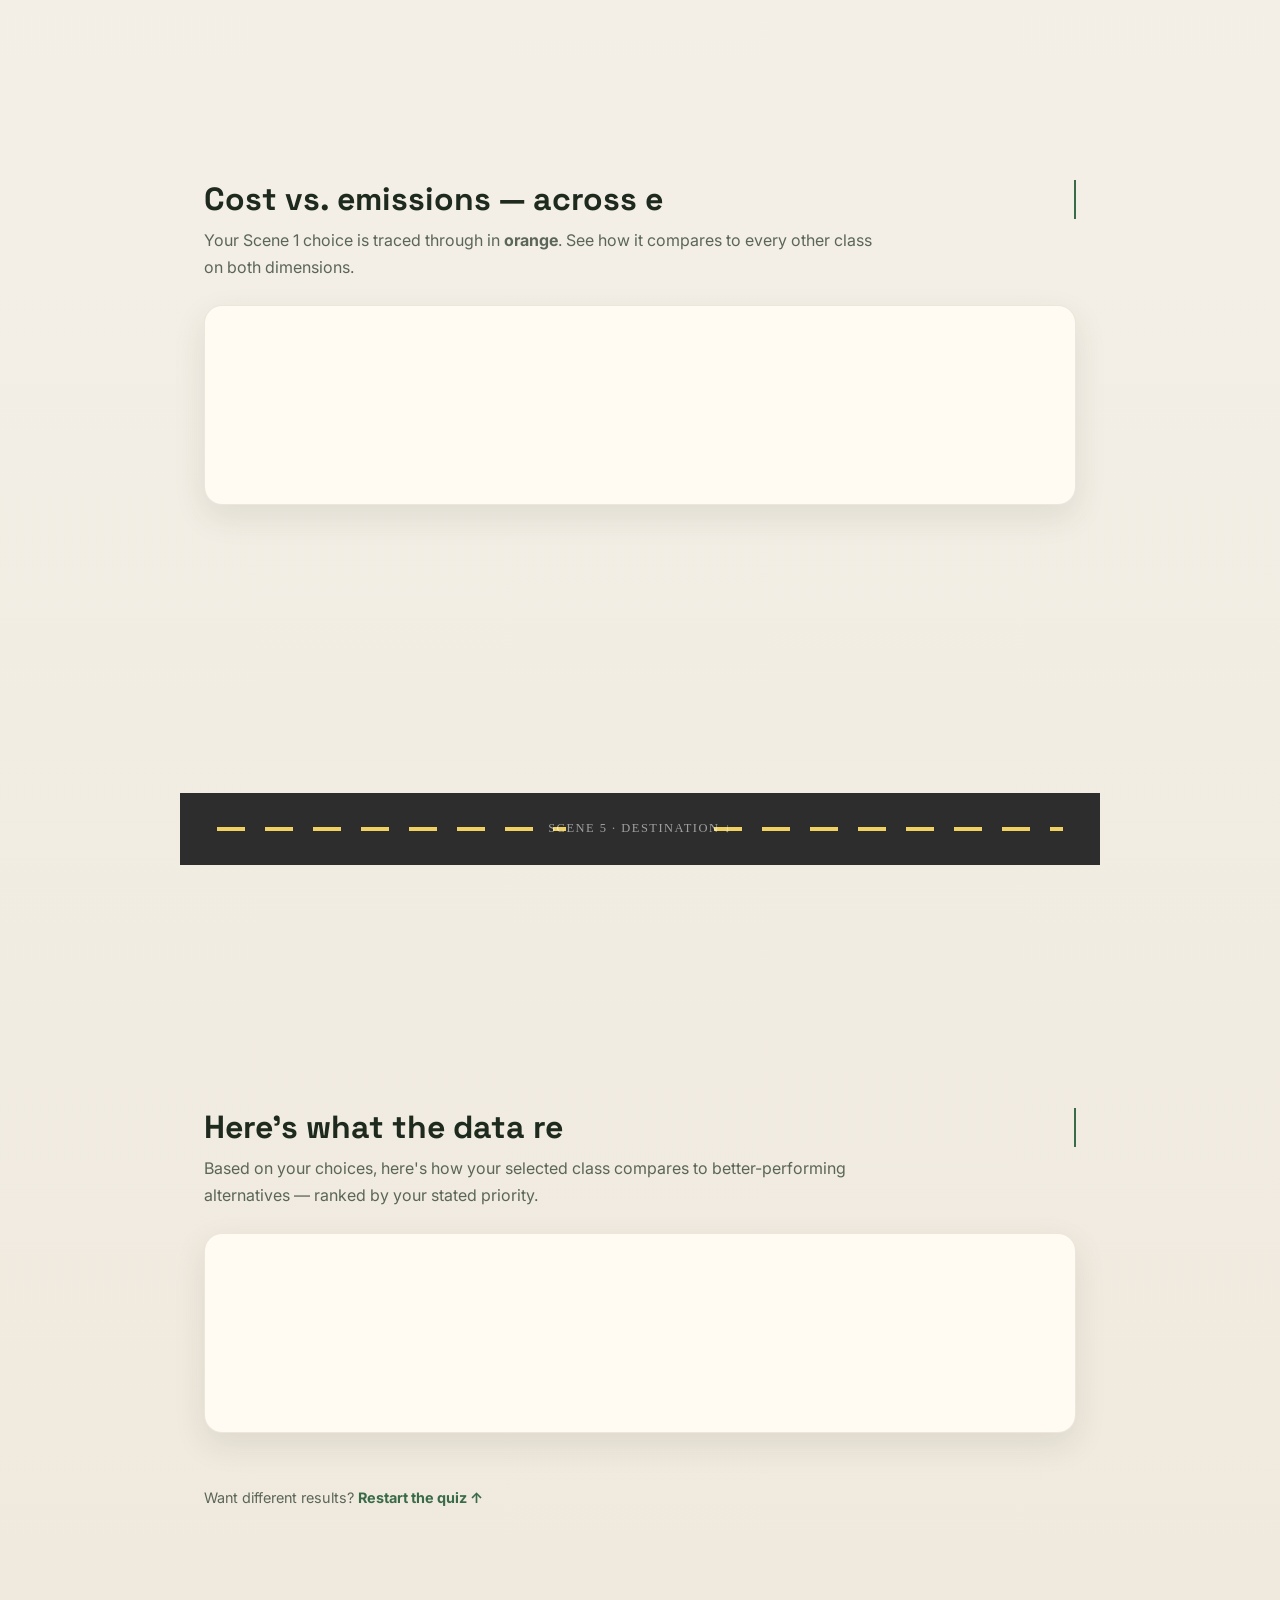
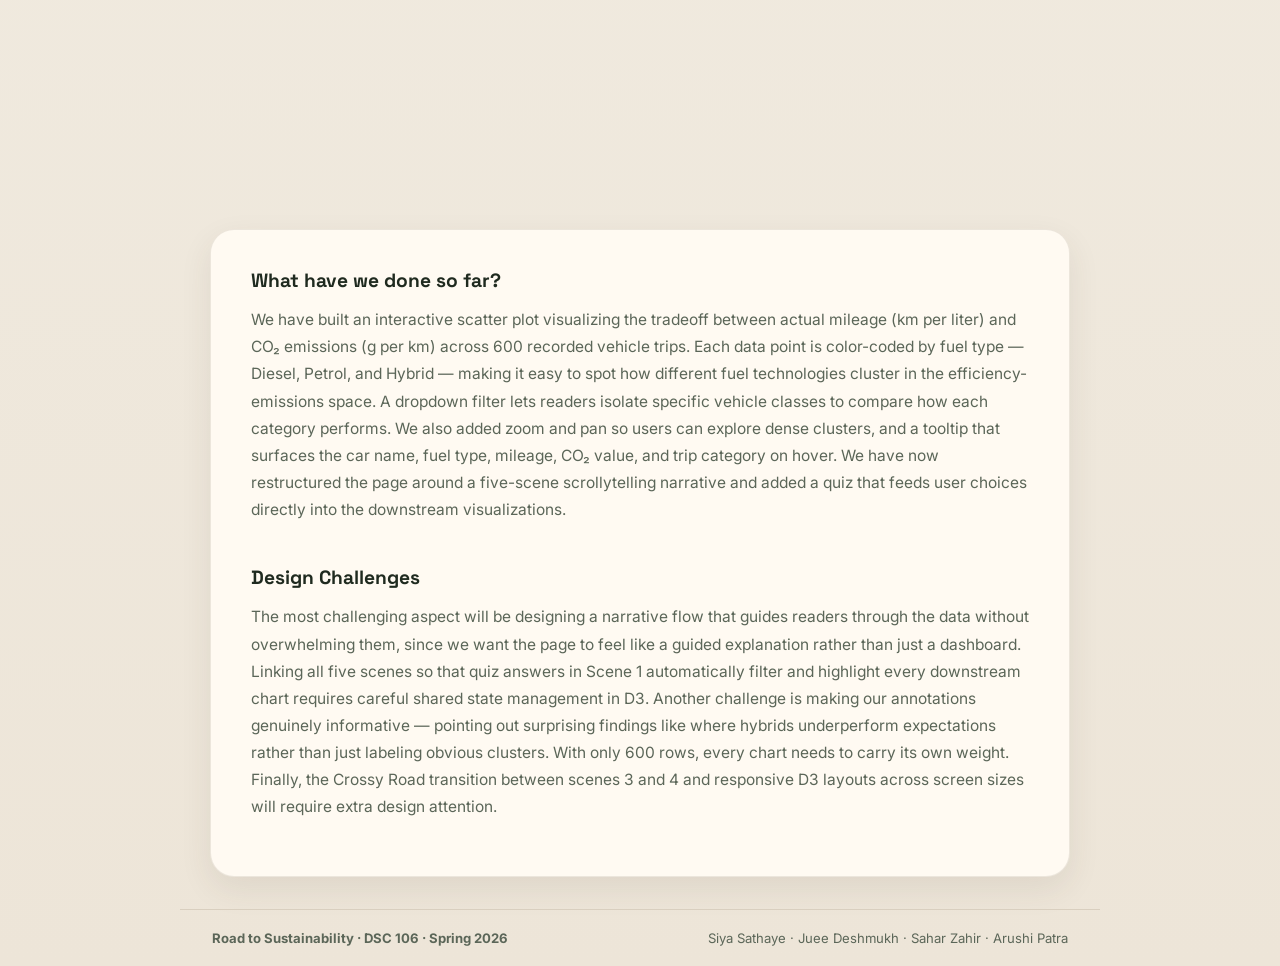
==== commit 54346c86: "scene 4 and 5" ====
--- a/index.html
+++ b/index.html
@@ -15,6 +15,7 @@
   <link rel="stylesheet" href="scroll-road.css" />
   <link rel="stylesheet" href="scene2.css" /> 
   <link rel="stylesheet" href="scene3.css" />
+  <link rel="stylesheet" href="scene4.css" />
   <script src="https://d3js.org/d3.v7.min.js"></script>
 </head>
 <body>
@@ -221,7 +222,7 @@
   <!-- teammates drop their files here: -->
   <script src="scene2.js"></script>
   <script src="scene3.js"></script>
-  <!-- <script src="scene4.js"></script> -->
+  <script src="scene4.js"></script>
 
 </body>
 </html>
--- a/scene4.css
+++ b/scene4.css
@@ -0,0 +1,16 @@
+/* ─── scene4.css ─────────────────────────────────────────────────────────────
+   Scene 4: The Crossroads — Crossy Road transition + slope chart
+────────────────────────────────────────────────────────────────────────────── */
+
+/* ── Crossy Road transition (overrides .crossy-lane defaults) ─────────────── */
+.crossy-lane {
+  height: 130px !important;
+  background: #111108 !important;
+}
+
+/* Keep the scene label readable on top of animated cars */
+.crossy-lane .lane-label {
+  position: relative;
+  z-index: 10;
+  text-shadow: 0 0 8px rgba(0,0,0,0.9);
+}
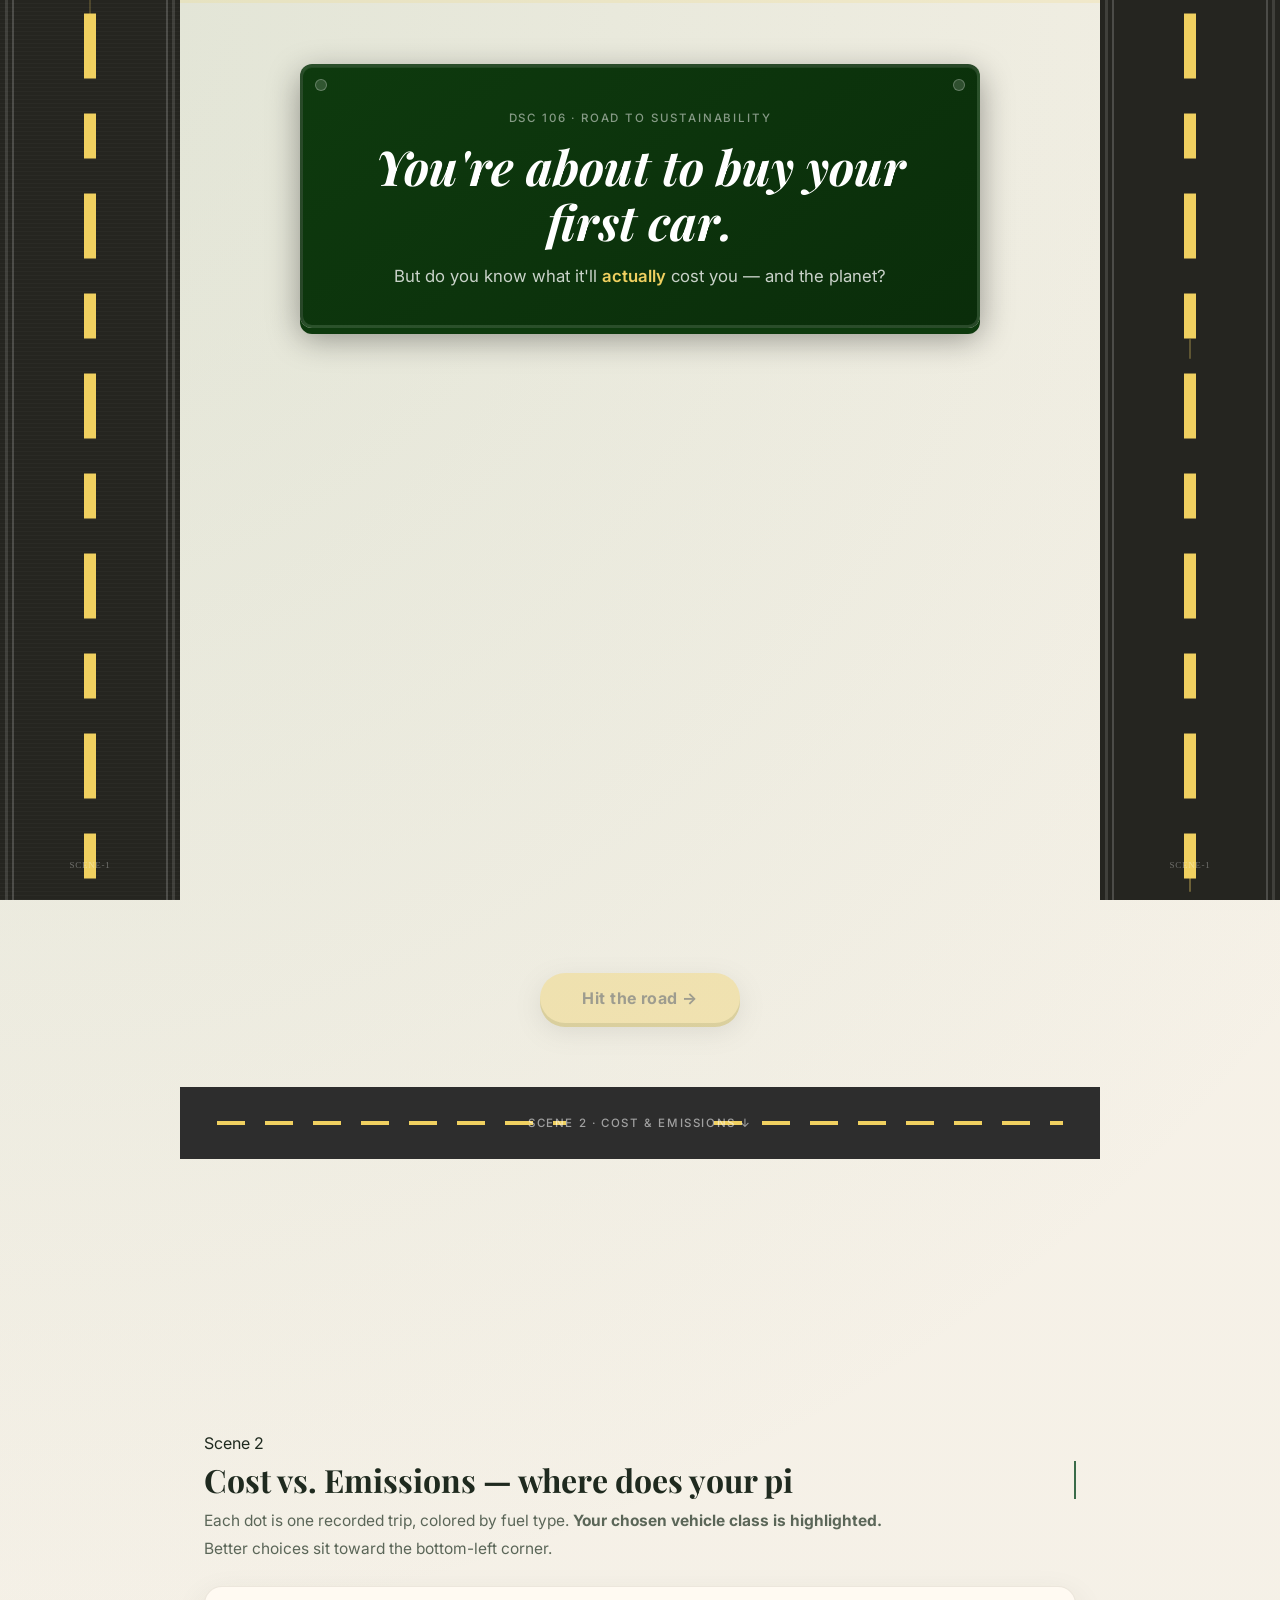
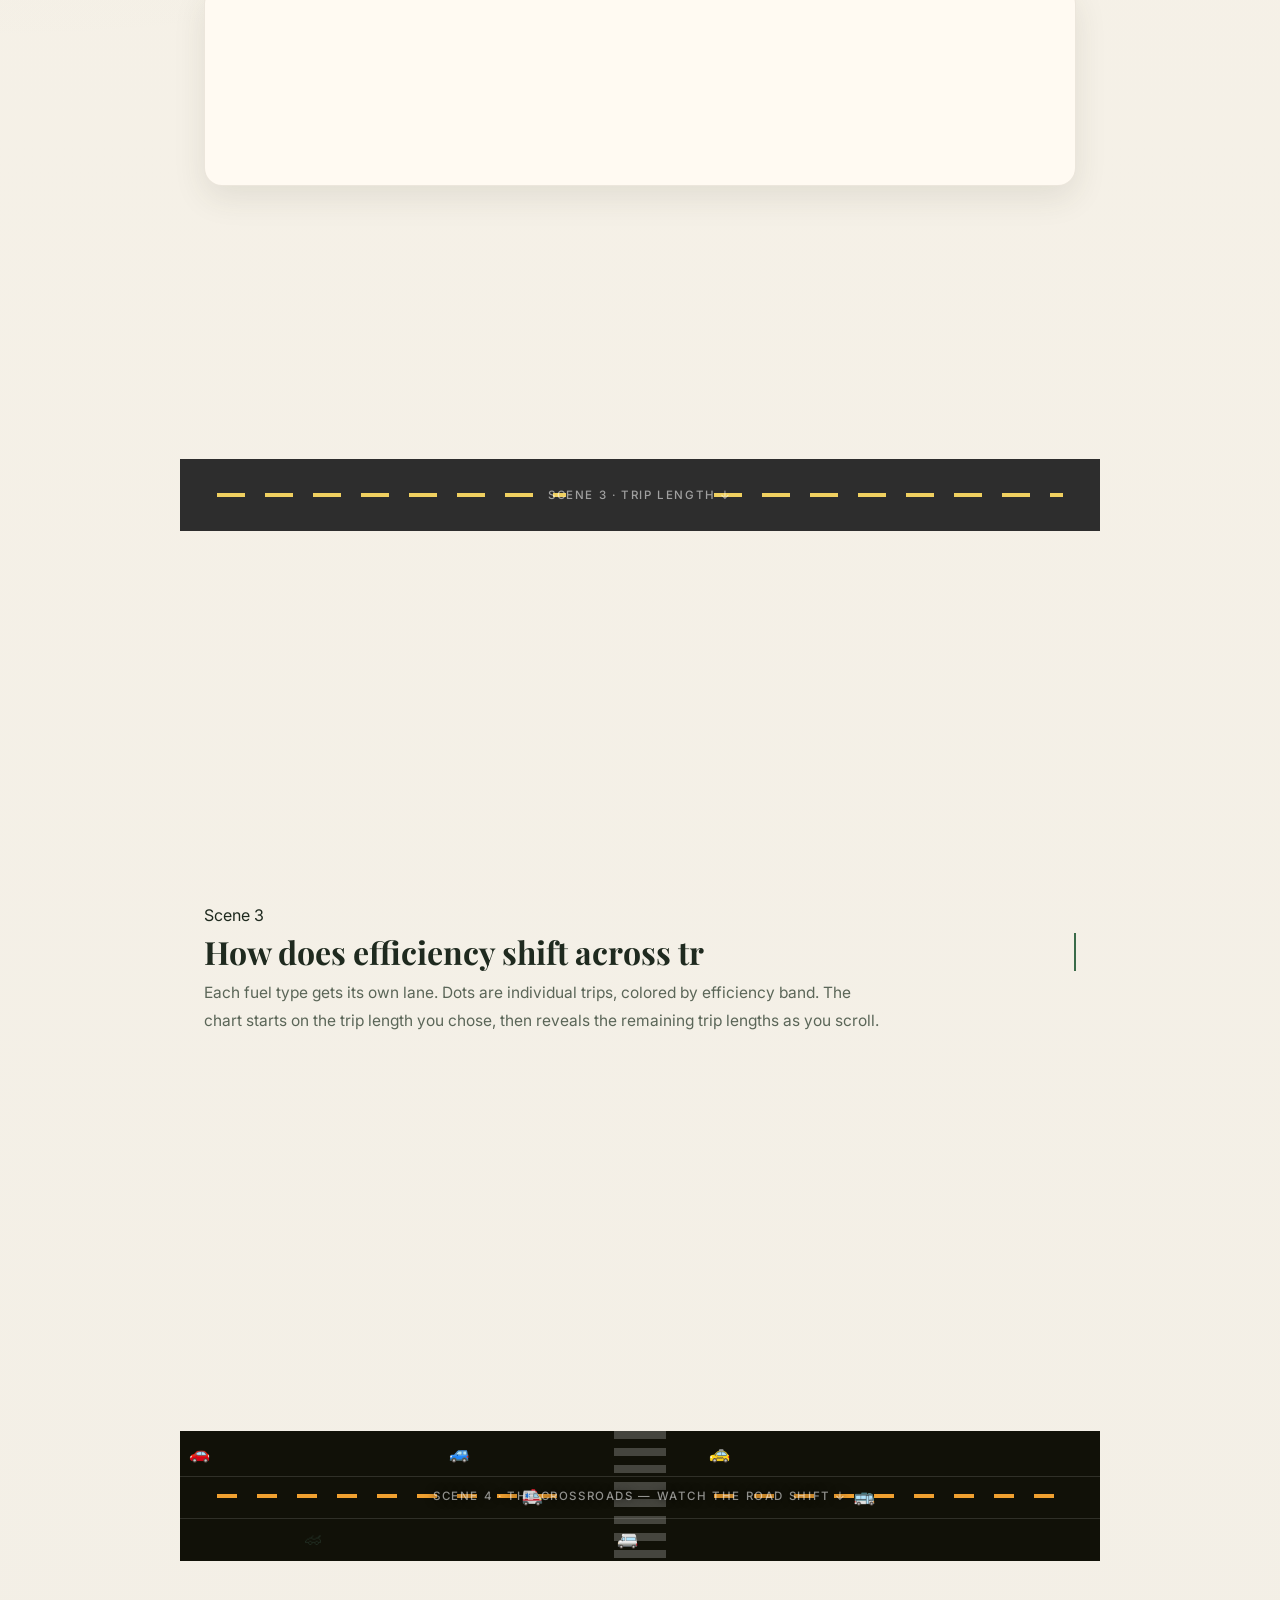
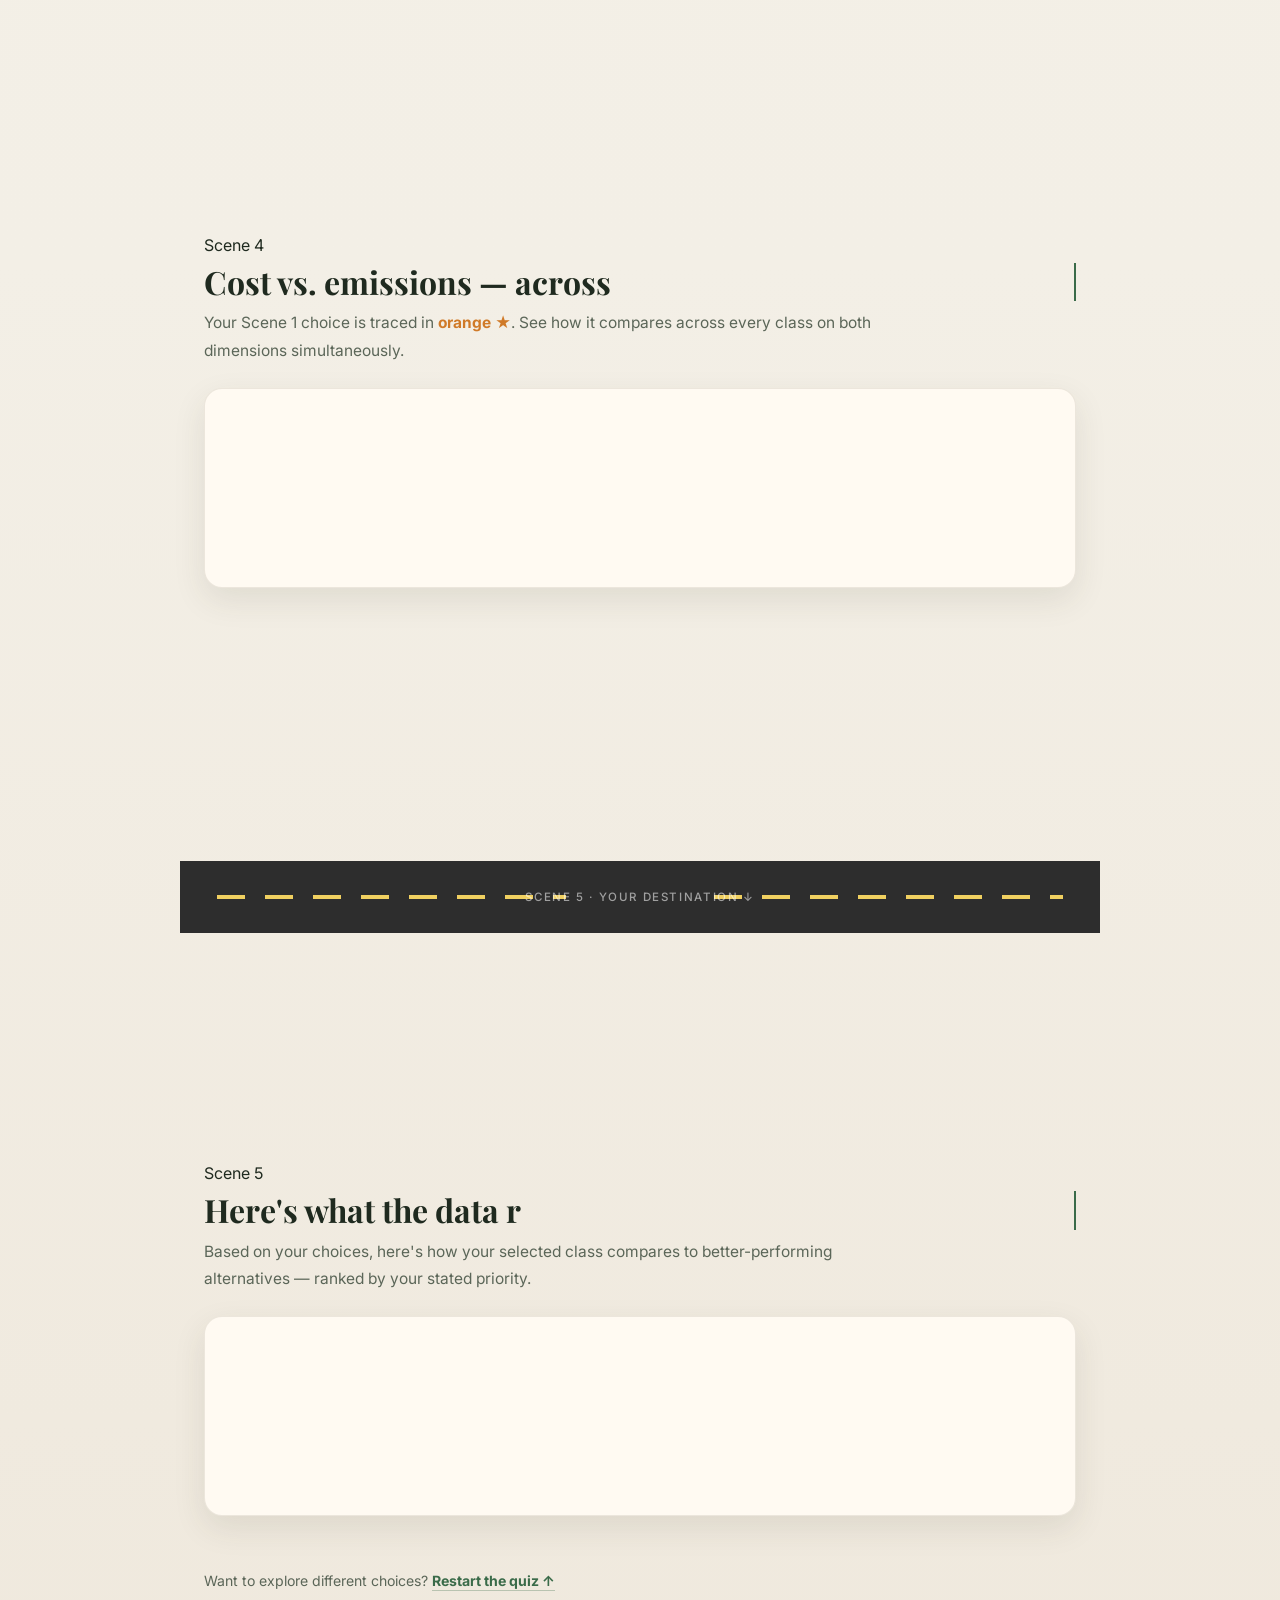
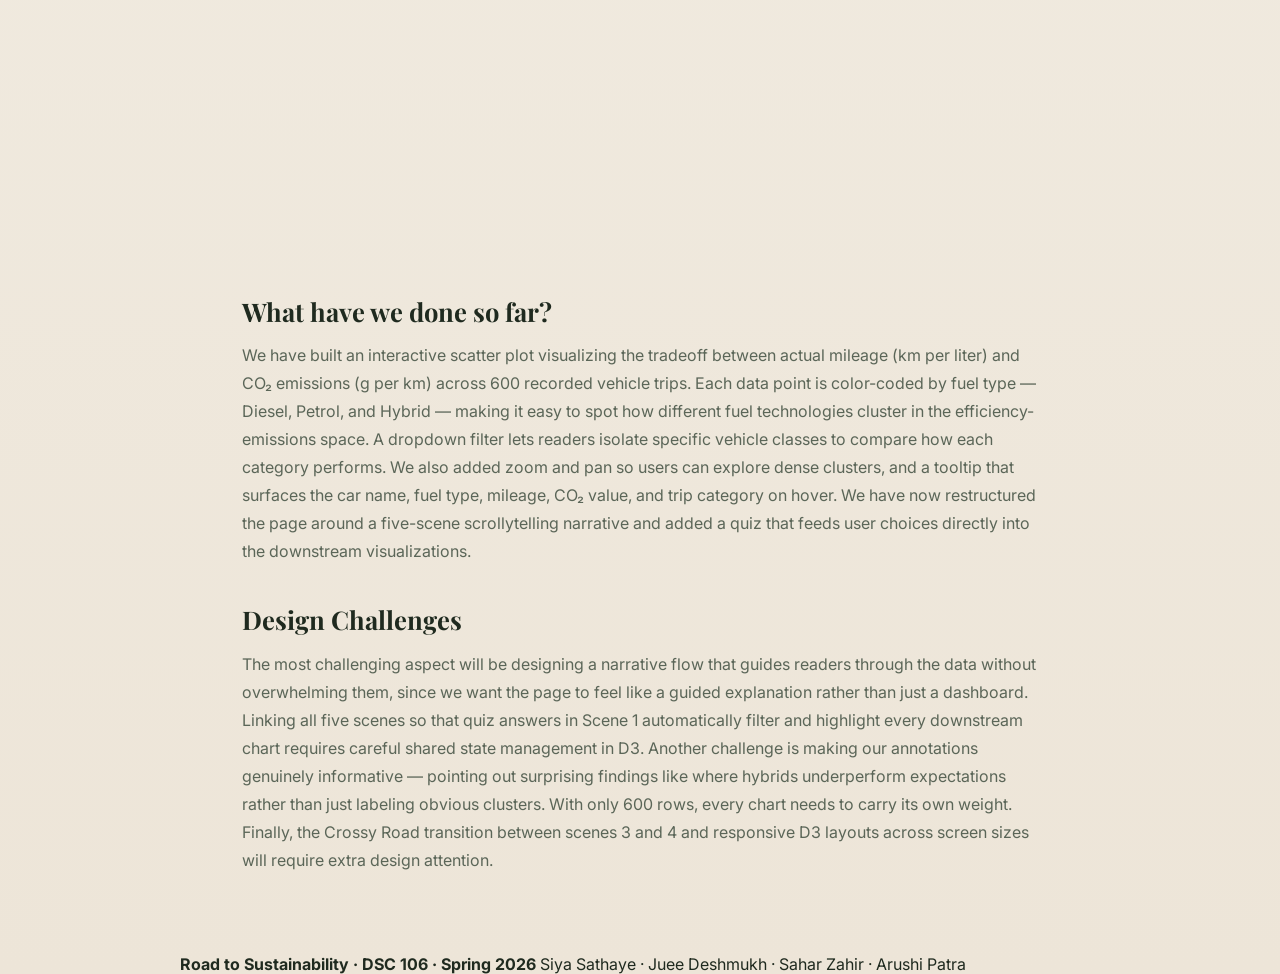
==== commit 96f6214b: "quiz fix" ====
--- a/index.html
+++ b/index.html
@@ -5,15 +5,15 @@
   <meta name="viewport" content="width=device-width, initial-scale=1.0" />
   <title>Road to Sustainability</title>
 
+  <!-- Fonts: Inter for UI, Playfair Display for headings -->
   <link rel="preconnect" href="https://fonts.googleapis.com">
   <link rel="preconnect" href="https://fonts.gstatic.com" crossorigin>
-
-  <link href="https://fonts.googleapis.com/css2?family=Inter:wght@300;400;500;600;700&family=Space+Grotesk:wght@400;500;600;700&display=swap" rel="stylesheet">
+  <link href="https://fonts.googleapis.com/css2?family=Inter:wght@300;400;500;600;700&family=Playfair+Display:ital,wght@0,600;0,700;1,600;1,700&display=swap" rel="stylesheet">
 
   <link rel="stylesheet" href="style.css" />
   <link rel="stylesheet" href="road.css" />
   <link rel="stylesheet" href="scroll-road.css" />
-  <link rel="stylesheet" href="scene2.css" /> 
+  <link rel="stylesheet" href="scene2.css" />
   <link rel="stylesheet" href="scene3.css" />
   <link rel="stylesheet" href="scene4.css" />
   <script src="https://d3js.org/d3.v7.min.js"></script>
@@ -21,7 +21,7 @@
 <body>
 
   <!-- ═══════════════════════════════════════════════════════════
-       SCENE 1 — THE DEALERSHIP  (Person 1)
+       SCENE 1 — THE DEALERSHIP
   ════════════════════════════════════════════════════════════════ -->
   <section class="scene" id="scene-1">
     <div class="scene-inner dealership">
@@ -29,7 +29,7 @@
       <div class="road-sign headline-sign">
         <p class="sign-sub">DSC 106 · Road to Sustainability</p>
         <h1>You're about to buy your<br>first car.</h1>
-        <p class="sign-body">But do you know what it'll <em>actually</em> cost you?</p>
+        <p class="sign-body">But do you know what it'll <em>actually</em> cost you — and the planet?</p>
       </div>
 
       <!-- Q1 -->
@@ -69,7 +69,12 @@
 
       <div id="quiz-error" class="quiz-error" hidden>Please answer all three questions to continue.</div>
 
-      <button class="cta-btn" id="quiz-submit" hidden>
+      <!-- 
+        FIX: removed `hidden` attribute entirely — we show/hide via CSS opacity 
+        and pointer-events instead so the button always exists in the DOM 
+        and the click handler can always attach to it.
+      -->
+      <button class="cta-btn" id="quiz-submit" style="opacity:0.38;pointer-events:none;" aria-disabled="true">
         Hit the road →
       </button>
 
@@ -78,99 +83,94 @@
 
   <!-- road lane connecting scene 1 → 2 -->
   <div class="road-lane" aria-hidden="true">
-    <div class="lane-label">Scene 2 ↓</div>
-  </div>
-
-  <!-- ═══════════════════════════════════════════════════════════
-       SCENE 2 — HITTING THE ROAD  (Person 2)
-       Drop your scatterplot into #scene-2-chart
+    <div class="lane-label">Scene 2 · Cost &amp; Emissions ↓</div>
+  </div>
+
+  <!-- ═══════════════════════════════════════════════════════════
+       SCENE 2 — HITTING THE ROAD
   ════════════════════════════════════════════════════════════════ -->
   <section class="scene" id="scene-2">
     <div class="scene-inner">
       <div class="scene-header">
-        <h2 class="typewriter" data-text="Cost vs. Emissions — where does your pick land?"></h2>        
+        <div class="scene-badge">Scene 2</div>
+        <h2 class="typewriter" data-text="Cost vs. Emissions — where does your pick land?"></h2>
         <p class="scene-desc">
           Each dot is one recorded trip, colored by fuel type.
           <strong id="s2-highlight-label">Your chosen vehicle class is highlighted.</strong>
-          Better choices sit toward the bottom-left.
-        </p>
-      </div>
-      <!-- Person 2: append your scatterplot SVG here -->
+          Better choices sit toward the bottom-left corner.
+        </p>
+      </div>
       <div id="scene-2-chart" class="chart-slot"></div>
       <div id="scene-2-tooltip" class="tooltip" hidden></div>
     </div>
   </section>
 
   <div class="road-lane" aria-hidden="true">
-    <div class="lane-label">Scene 3 ↓</div>
-  </div>
-
-  <!-- ═══════════════════════════════════════════════════════════
-       SCENE 3 — THE JOURNEY  (Person 3)
-       Drop your strip/dot plot into #scene-3-chart
+    <div class="lane-label">Scene 3 · Trip Length ↓</div>
+  </div>
+
+  <!-- ═══════════════════════════════════════════════════════════
+       SCENE 3 — THE JOURNEY
   ════════════════════════════════════════════════════════════════ -->
   <section class="scene" id="scene-3">
     <div class="scene-inner">
       <div class="scene-header">
-        <h2 class="typewriter" data-text="How does efficiency shift across trip lengths?"></h2>       
+        <div class="scene-badge">Scene 3</div>
+        <h2 class="typewriter" data-text="How does efficiency shift across trip lengths?"></h2>
         <p class="scene-desc">
           Each fuel type gets its own lane. Dots are individual trips, colored by efficiency band.
-          The chart starts on the trip length chosen in the quiz, then reveals the remaining trip lengths as you scroll.
-        </p>
-      </div>
-      <!-- Person 3: append your strip plot SVG here -->
+          The chart starts on the trip length you chose, then reveals the remaining trip lengths as you scroll.
+        </p>
+      </div>
       <div id="scene-3-chart" class="chart-slot"></div>
     </div>
   </section>
 
   <div class="road-lane crossy-lane" aria-hidden="true">
-    <div class="lane-label">Scene 4 ↓ — watch the road shift</div>
-  </div>
-
-  <!-- ═══════════════════════════════════════════════════════════
-       SCENE 4 — THE CROSSROADS  (Person 4)
-       Drop your slope chart into #scene-4-chart
+    <div class="lane-label">Scene 4 · The Crossroads — watch the road shift ↓</div>
+  </div>
+
+  <!-- ═══════════════════════════════════════════════════════════
+       SCENE 4 — THE CROSSROADS
   ════════════════════════════════════════════════════════════════ -->
   <section class="scene" id="scene-4">
     <div class="scene-inner">
       <div class="scene-header">
-        <h2 class="typewriter" data-text="Cost vs. emissions — across every vehicle class"></h2>      
+        <div class="scene-badge">Scene 4</div>
+        <h2 class="typewriter" data-text="Cost vs. emissions — across every vehicle class"></h2>
         <p class="scene-desc">
-          Your Scene 1 choice is traced through in
-          <strong id="s4-highlight-label">orange</strong>.
-          See how it compares to every other class on both dimensions.
-        </p>
-      </div>
-      <!-- Person 4: append your slope chart SVG here -->
+          Your Scene 1 choice is traced in
+          <strong id="s4-highlight-label" style="color:#d07a28;">orange ★</strong>.
+          See how it compares across every class on both dimensions simultaneously.
+        </p>
+      </div>
       <div id="scene-4-chart" class="chart-slot"></div>
     </div>
   </section>
 
   <div class="road-lane" aria-hidden="true">
-    <div class="lane-label">Scene 5 · Destination ↓</div>
-  </div>
-
-  <!-- ═══════════════════════════════════════════════════════════
-       SCENE 5 — THE DESTINATION  (Person 1)
+    <div class="lane-label">Scene 5 · Your Destination ↓</div>
+  </div>
+
+  <!-- ═══════════════════════════════════════════════════════════
+       SCENE 5 — THE DESTINATION
   ════════════════════════════════════════════════════════════════ -->
   <section class="scene" id="scene-5">
     <div class="scene-inner">
       <div class="scene-header">
-        <h2 class="typewriter" data-text="Here's what the data recommends for you."></h2>        
+        <div class="scene-badge">Scene 5</div>
+        <h2 class="typewriter" data-text="Here's what the data recommends for you."></h2>
         <p class="scene-desc" id="s5-desc">
           Based on your choices, here's how your selected class compares to
           better-performing alternatives — ranked by your stated priority.
         </p>
       </div>
 
-      <!-- bar comparison -->
       <div id="scene-5-bars" class="chart-slot"></div>
-
-      <!-- rec cards -->
       <div id="rec-cards" class="rec-grid"></div>
 
       <p class="rec-cta">
-        Want different results?
+        Want to explore different choices?
         <a href="#scene-1" onclick="resetQuiz()">Restart the quiz ↑</a>
       </p>
     </div>
@@ -213,16 +213,13 @@
     <span>Siya Sathaye · Juee Deshmukh · Sahar Zahir · Arushi Patra</span>
   </footer>
 
-  <!-- shared state + Scene 1 + Scene 5 logic -->
   <script src="state.js"></script>
   <script src="scene1.js"></script>
   <script src="scene5.js"></script>
   <script src="scroll-road.js"></script>
-
-  <!-- teammates drop their files here: -->
   <script src="scene2.js"></script>
   <script src="scene3.js"></script>
   <script src="scene4.js"></script>
 
 </body>
-</html>
+</html>
--- a/style.css
+++ b/style.css
@@ -1,211 +1,183 @@
+/* ── Design tokens ─────────────────────────────────────────────────────────── */
 :root {
-    --bg: #f3efe6;
-    --panel: #fffaf2;
-    --ink: #1f2a1f;
-    --muted: #5b6658;
-    --line: #d9cfbf;
-    --accent: #3a6b49;
-    --accent-soft: #dfeadf;
-    --shadow: 0 18px 45px rgba(63, 57, 42, 0.12);
-  }
-  
-  * {
-    box-sizing: border-box;
-  }
-  
-  body {
-    margin: 0;
-    font-family: "Inter", sans-serif;
-    color: var(--ink);
-    background:
-      radial-gradient(circle at top left, rgba(97, 146, 103, 0.18), transparent 26%),
-      linear-gradient(180deg, #f7f2e8 0%, var(--bg) 55%, #efe7db 100%);
-  }
-  
-  .page-shell {
-    width: min(1120px, calc(100vw - 32px));
-    margin: 0 auto;
-    padding: 40px 0 64px;
-  }
-  
-  .hero,
-  .controls-card,
-  .chart-card {
-    background: var(--panel);
-    border: 1px solid rgba(124, 109, 84, 0.14);
-    border-radius: 24px;
-    box-shadow: var(--shadow);
-    position: relative;
-    overflow: hidden;
-  }
-  
-  .hero {
-    padding: 32px;
-  }
-  
-  .eyebrow {
-    margin: 0 0 10px;
-    font-size: 0.85rem;
-    font-weight: 700;
-    letter-spacing: 0.1em;
-    text-transform: uppercase;
-    color: var(--accent);
-  }
-  
-  h1,
-  h2 {
-    margin: 0;
-    line-height: 1.1;
-    font-family: "Space Grotesk", serif;
+  --bg:           #f3efe6;
+  --panel:        #fffaf2;
+  --ink:          #1f2a1f;
+  --muted:        #5b6658;
+  --line:         #d9cfbf;
+  --accent:       #3a6b49;
+  --accent-soft:  #dfeadf;
+  --orange:       #d07a28;
+  --shadow:       0 18px 45px rgba(63, 57, 42, 0.12);
+  --font-sans:    "Inter", system-ui, sans-serif;
+  --font-serif:   "Playfair Display", Georgia, serif;
+  --font-mono:    "JetBrains Mono", "Fira Mono", monospace;
+}
 
-  }
-  
-  h1 {
-    max-width: 900px;
-    font-size: clamp(2rem, 4vw, 3.6rem);
-  }
-  
-  h2 {
-    font-size: clamp(1.4rem, 2vw, 1.9rem);
-  }
-  
-  .team,
-  .intro,
-  .controls-card p {
-    font-size: 1.05rem;
-    line-height: 1.7;
-    color: var(--muted);
-  }
-  
-  .team {
-    margin: 18px 0 10px;
-  }
-  
-  .intro {
-    max-width: 840px;
-    margin: 0;
-  }
-  
-  .controls-card {
-    margin-top: 24px;
-    padding: 24px 28px;
-    display: flex;
-    gap: 24px;
-    align-items: end;
-    justify-content: space-between;
-  }
-  
-  .controls-card p {
-    max-width: 700px;
-    margin: 10px 0 0;
-  }
-  
-  .filter {
-    min-width: 220px;
-    display: flex;
-    flex-direction: column;
-    gap: 8px;
-    font-size: 0.95rem;
-    color: var(--muted);
-  }
-  
-  .filter select {
-    padding: 12px 14px;
-    border: 1px solid var(--line);
-    border-radius: 12px;
-    background: white;
-    color: var(--ink);
-    font: inherit;
-  }
-  
-  .chart-card {
-    margin-top: 24px;
-    padding: 18px 18px 8px;
-    position: relative;
-  }
-  
-  #chart {
-    width: 100%;
-  }
-  
-  .axis text,
-  .axis-label,
-  .legend text {
-    fill: var(--muted);
-    font-family: Georgia, "Times New Roman", serif;
-  }
-  
-  .axis path,
-  .axis line {
-    stroke: #b9b09f;
-  }
-  
-  .dot {
-    stroke: rgba(31, 42, 31, 0.35);
-    stroke-width: 1;
-    transition: opacity 120ms ease;
-  }
-  
-  .tooltip {
-    position: absolute;
-    pointer-events: none;
-    max-width: 260px;
-    padding: 12px 14px;
-    border-radius: 14px;
-    background: rgba(28, 37, 30, 0.96);
-    color: #f8f5ee;
-    box-shadow: 0 14px 30px rgba(16, 21, 17, 0.28);
-    font-size: 0.92rem;
-    line-height: 1.45;
-  }
-  
-  .tooltip strong {
-    display: block;
-    margin-bottom: 4px;
-  }
-  
-  @media (max-width: 800px) {
-    .page-shell {
-      width: min(100vw - 20px, 1120px);
-      padding-top: 20px;
-    }
-  
-    .hero,
-    .controls-card,
-    .chart-card {
-      border-radius: 18px;
-    }
-  
-    .hero,
-    .controls-card {
-      padding: 20px;
-    }
-  
-    .controls-card {
-      flex-direction: column;
-      align-items: stretch;
-    }
-  }
-  
-  .writeup-card {
-    max-width: 860px;
-    margin: 2rem auto;
-    padding: 2rem;
-    display: flex;
-    flex-direction: column;
-    gap: 1.5rem;
-  }
-  
-  .writeup-block h2 {
-    margin-bottom: 0.5rem;
-  }
-  
-  .writeup-block p {
-    line-height: 1.7;
-  }
+* { box-sizing: border-box; }
 
-  .typewriter {
-    display: inline-block;
-    border-right: 2px solid var(--accent);
-    animation: blink 0.8s step-end infinite;
-  }+body {
+  margin: 0;
+  font-family: var(--font-sans);
+  color: var(--ink);
+  background:
+    radial-gradient(circle at top left, rgba(97, 146, 103, 0.18), transparent 26%),
+    linear-gradient(180deg, #f7f2e8 0%, var(--bg) 55%, #efe7db 100%);
+}
+
+.page-shell {
+  width: min(1120px, calc(100vw - 32px));
+  margin: 0 auto;
+  padding: 40px 0 64px;
+}
+
+.hero,
+.controls-card,
+.chart-card {
+  background: var(--panel);
+  border: 1px solid rgba(124, 109, 84, 0.14);
+  border-radius: 24px;
+  box-shadow: var(--shadow);
+  position: relative;
+  overflow: hidden;
+}
+
+.hero    { padding: 32px; }
+
+.eyebrow {
+  margin: 0 0 10px;
+  font-size: 0.75rem;
+  font-weight: 700;
+  letter-spacing: 0.14em;
+  text-transform: uppercase;
+  color: var(--accent);
+  font-family: var(--font-sans);
+}
+
+h1, h2 {
+  margin: 0;
+  line-height: 1.1;
+  font-family: var(--font-serif);
+}
+
+h1 {
+  max-width: 900px;
+  font-size: clamp(2rem, 4vw, 3.6rem);
+}
+
+h2 { font-size: clamp(1.4rem, 2vw, 1.9rem); }
+
+.team, .intro, .controls-card p {
+  font-size: 1.05rem;
+  line-height: 1.7;
+  color: var(--muted);
+  font-family: var(--font-sans);
+}
+
+.team  { margin: 18px 0 10px; }
+.intro { max-width: 840px; margin: 0; }
+
+.controls-card {
+  margin-top: 24px;
+  padding: 24px 28px;
+  display: flex;
+  gap: 24px;
+  align-items: end;
+  justify-content: space-between;
+}
+
+.controls-card p { max-width: 700px; margin: 10px 0 0; }
+
+.filter {
+  min-width: 220px;
+  display: flex;
+  flex-direction: column;
+  gap: 8px;
+  font-size: 0.95rem;
+  color: var(--muted);
+}
+
+.filter select {
+  padding: 12px 14px;
+  border: 1px solid var(--line);
+  border-radius: 12px;
+  background: white;
+  color: var(--ink);
+  font: inherit;
+}
+
+.chart-card {
+  margin-top: 24px;
+  padding: 18px 18px 8px;
+  position: relative;
+}
+
+#chart { width: 100%; }
+
+.axis text, .axis-label, .legend text {
+  fill: var(--muted);
+  font-family: var(--font-sans);
+  font-size: 11px;
+}
+
+.axis path, .axis line { stroke: #b9b09f; }
+
+.dot {
+  stroke: rgba(31, 42, 31, 0.35);
+  stroke-width: 1;
+  transition: opacity 120ms ease;
+}
+
+.tooltip {
+  position: absolute;
+  pointer-events: none;
+  max-width: 260px;
+  padding: 12px 14px;
+  border-radius: 14px;
+  background: rgba(28, 37, 30, 0.96);
+  color: #f8f5ee;
+  box-shadow: 0 14px 30px rgba(16, 21, 17, 0.28);
+  font-size: 0.88rem;
+  line-height: 1.5;
+  font-family: var(--font-sans);
+}
+
+.tooltip strong {
+  display: block;
+  margin-bottom: 4px;
+  font-family: var(--font-sans);
+  font-weight: 600;
+}
+
+/* Typewriter cursor animation */
+.typewriter {
+  display: inline-block;
+  border-right: 2px solid var(--accent);
+  animation: blink 0.75s step-end infinite;
+  font-family: var(--font-serif);
+}
+
+@keyframes blink {
+  0%, 100% { border-color: var(--accent); }
+  50%       { border-color: transparent; }
+}
+
+/* Writeup */
+.writeup-card {
+  max-width: 860px;
+  margin: 2rem auto;
+  padding: 2rem;
+  display: flex;
+  flex-direction: column;
+  gap: 1.5rem;
+}
+
+.writeup-block h2 { margin-bottom: 0.5rem; font-family: var(--font-serif); }
+.writeup-block p  { line-height: 1.75; font-family: var(--font-sans); color: var(--muted); }
+
+@media (max-width: 800px) {
+  .page-shell { width: min(100vw - 20px, 1120px); padding-top: 20px; }
+  .hero, .controls-card, .chart-card { border-radius: 18px; }
+  .hero, .controls-card { padding: 20px; }
+  .controls-card { flex-direction: column; align-items: stretch; }
+}
--- a/road.css
+++ b/road.css
@@ -1,6 +1,5 @@
 /* ─── road.css ──────────────────────────────────────────────────────────────
-   Styles for the 5-scene scrollytelling layout.
-   Supplements style.css (keep both files).
+   5-scene scrollytelling layout — supplements style.css
 ──────────────────────────────────────────────────────────────────────────── */
 
 /* ── page background ──────────────────────────────────────────────────────── */
@@ -29,28 +28,29 @@
 
 .scene-inner.dealership {
   align-items: center;
-  gap: 2.5rem;
+  gap: 2rem;
 }
 
 /* ── scene header ─────────────────────────────────────────────────────────── */
 .scene-header { display: flex; flex-direction: column; gap: 0.5rem; }
-
 
 .scene-header h2 {
   font-size: clamp(1.4rem, 2.5vw, 2rem);
   line-height: 1.2;
   margin: 0;
+  font-family: "Playfair Display", Georgia, serif;
 }
 
 .scene-desc {
-  font-size: 1rem;
+  font-size: 0.97rem;
   color: #5b6658;
-  line-height: 1.7;
+  line-height: 1.75;
   max-width: 680px;
   margin: 0;
-}
-
-/* ── chart slot (teammates drop SVGs here) ────────────────────────────────── */
+  font-family: "Inter", sans-serif;
+}
+
+/* ── chart slot ───────────────────────────────────────────────────────────── */
 .chart-slot {
   background: #fffaf2;
   border: 1px solid rgba(124,109,84,0.14);
@@ -91,15 +91,16 @@
 .road-lane::after  { right: 4%; }
 
 .lane-label {
-  font-size: 0.78rem;
-  letter-spacing: 0.12em;
+  font-size: 0.72rem;
+  letter-spacing: 0.14em;
   text-transform: uppercase;
   color: rgba(255,255,255,0.55);
   z-index: 1;
-  font-family: Georgia, serif;
-}
-
-/* crossy road lane gets a slightly different treatment */
+  font-family: "Inter", sans-serif;
+  font-weight: 500;
+}
+
+/* crossy road lane */
 .crossy-lane {
   background: linear-gradient(90deg, #2d2d2d 0%, #3a3020 50%, #2d2d2d 100%);
   height: 90px;
@@ -113,194 +114,255 @@
   );
 }
 
-/* ── road signs (Scene 1) ─────────────────────────────────────────────────── */
+/* ── ROAD SIGNS — Scene 1 ─────────────────────────────────────────────────── */
 .road-sign {
-  background: #1a5c1a;
+  background: linear-gradient(145deg, #1a5c1a 0%, #154d15 100%);
   color: white;
-  border-radius: 10px;
+  border-radius: 12px;
   padding: 2rem 2.5rem;
-  box-shadow: 0 6px 0 #0e3a0e, 0 8px 24px rgba(0,0,0,0.35);
+  box-shadow:
+    0 6px 0 #0e3a0e,
+    0 10px 32px rgba(0,0,0,0.38),
+    inset 0 1px 0 rgba(255,255,255,0.08);
   width: min(680px, 100%);
-  border: 3px solid rgba(255,255,255,0.15);
-}
+  border: 3px solid rgba(255,255,255,0.12);
+  position: relative;
+}
+
+/* Subtle corner bolts on signs */
+.road-sign::before,
+.road-sign::after {
+  content: '';
+  position: absolute;
+  width: 10px;
+  height: 10px;
+  border-radius: 50%;
+  background: rgba(255,255,255,0.15);
+  border: 1px solid rgba(255,255,255,0.25);
+}
+.road-sign::before { top: 12px; left: 12px; }
+.road-sign::after  { top: 12px; right: 12px; }
 
 .headline-sign {
-  background: #0e3a0e;
+  background: linear-gradient(145deg, #0e3a0e 0%, #0a2d0a 100%);
   text-align: center;
-  padding: 2.5rem 2rem;
+  padding: 2.75rem 2.5rem 2.25rem;
 }
 
 .sign-sub {
-  font-size: 0.75rem;
-  letter-spacing: 0.14em;
-  text-transform: uppercase;
-  color: rgba(255,255,255,0.55);
-  margin: 0 0 0.75rem;
+  font-size: 0.72rem;
+  letter-spacing: 0.16em;
+  text-transform: uppercase;
+  color: rgba(255,255,255,0.5);
+  margin: 0 0 0.85rem;
+  font-family: "Inter", sans-serif;
+  font-weight: 500;
 }
 
 .headline-sign h1 {
   font-size: clamp(1.8rem, 4vw, 3rem);
   color: white;
   line-height: 1.15;
-  margin: 0 0 0.75rem;
+  margin: 0 0 0.85rem;
+  font-family: "Playfair Display", Georgia, serif;
+  font-style: italic;
 }
 
 .sign-body {
-  font-size: 1.1rem;
-  color: rgba(255,255,255,0.8);
+  font-size: 1.05rem;
+  color: rgba(255,255,255,0.78);
   margin: 0;
-}
-.sign-body em { color: #f0d060; font-style: normal; font-weight: 700; }
-
-/* question signs — hidden until stagger reveal */
+  font-family: "Inter", sans-serif;
+  font-weight: 400;
+  line-height: 1.6;
+}
+.sign-body em { color: #f0d060; font-style: normal; font-weight: 600; }
+
+/* Question signs — stagger reveal */
 .question-sign {
   opacity: 0;
-  transform: translateY(24px);
-  transition: opacity 0.45s ease, transform 0.45s ease;
+  transform: translateY(28px) scale(0.99);
+  transition: opacity 0.5s ease, transform 0.5s ease;
 }
 .question-sign.visible {
   opacity: 1;
-  transform: translateY(0);
+  transform: translateY(0) scale(1);
 }
 
 .q-number {
-  font-size: 0.72rem;
-  letter-spacing: 0.12em;
-  text-transform: uppercase;
-  color: rgba(255,255,255,0.5);
-  margin: 0 0 0.4rem;
+  font-size: 0.7rem;
+  letter-spacing: 0.14em;
+  text-transform: uppercase;
+  color: rgba(255,255,255,0.45);
+  margin: 0 0 0.5rem;
+  font-family: "Inter", sans-serif;
+  font-weight: 600;
 }
 
 .q-text {
-  font-size: 1.15rem;
-  font-weight: 700;
+  font-size: 1.1rem;
+  font-weight: 600;
   color: white;
-  margin: 0 0 1.25rem;
+  margin: 0 0 1.35rem;
+  font-family: "Inter", sans-serif;
+  line-height: 1.4;
 }
 
 .sign-options {
   display: flex;
   flex-wrap: wrap;
-  gap: 0.6rem;
-}
-
+  gap: 0.55rem;
+}
+
+/* ── Quiz buttons — Inter, clean pill style ───────────────────────────────── */
 .sign-btn {
   padding: 9px 20px;
-  border-radius: 24px;
-  border: 2px solid rgba(255,255,255,0.35);
-  background: rgba(255,255,255,0.08);
-  color: rgba(255,255,255,0.9);
-  font-size: 0.9rem;
-  font-family: Georgia, serif;
+  border-radius: 100px;
+  border: 1.5px solid rgba(255,255,255,0.3);
+  background: rgba(255,255,255,0.07);
+  color: rgba(255,255,255,0.88);
+  font-size: 0.88rem;
+  font-family: "Inter", sans-serif;
+  font-weight: 500;
   cursor: pointer;
-  transition: all 0.15s;
-}
+  transition: all 0.18s ease;
+  letter-spacing: 0.01em;
+  line-height: 1;
+}
+
 .sign-btn:hover {
-  background: rgba(255,255,255,0.18);
+  background: rgba(255,255,255,0.15);
   border-color: #f0d060;
   color: #f0d060;
-}
+  transform: translateY(-1px);
+}
+
 .sign-btn.selected {
   background: #f0d060;
   border-color: #f0d060;
   color: #1a1a0a;
   font-weight: 700;
-}
-
-/* ── quiz error + CTA ─────────────────────────────────────────────────────── */
+  box-shadow: 0 3px 12px rgba(240,208,96,0.35);
+}
+
+/* ── Quiz error ───────────────────────────────────────────────────────────── */
 .quiz-error {
-  color: #f08060;
-  font-size: 0.88rem;
+  color: #f0a080;
+  font-size: 0.85rem;
   margin: 0;
-}
-
+  font-family: "Inter", sans-serif;
+  font-weight: 500;
+}
+
+/* ── CTA button ───────────────────────────────────────────────────────────── */
 .cta-btn {
-  padding: 14px 36px;
+  padding: 15px 42px;
   background: #f0d060;
   color: #1a1a0a;
   border: none;
-  border-radius: 28px;
-  font-size: 1.05rem;
-  font-family: Georgia, serif;
+  border-radius: 100px;
+  font-size: 1rem;
+  font-family: "Inter", sans-serif;
   font-weight: 700;
   cursor: pointer;
-  box-shadow: 0 4px 0 #c0a830, 0 6px 18px rgba(0,0,0,0.2);
-  transition: transform 0.1s, box-shadow 0.1s;
-  letter-spacing: 0.02em;
-}
-.cta-btn:hover   { transform: translateY(-2px); box-shadow: 0 6px 0 #c0a830, 0 10px 24px rgba(0,0,0,0.2); }
-.cta-btn:active  { transform: translateY(1px);  box-shadow: 0 2px 0 #c0a830; }
-.cta-btn:disabled { opacity: 0.4; cursor: not-allowed; transform: none; }
-
-/* ── Scene 5 — rec cards ──────────────────────────────────────────────────── */
+  box-shadow: 0 4px 0 #b8a030, 0 8px 24px rgba(0,0,0,0.22);
+  transition: transform 0.12s ease, box-shadow 0.12s ease, opacity 0.3s ease;
+  letter-spacing: 0.03em;
+}
+.cta-btn:hover {
+  transform: translateY(-2px);
+  box-shadow: 0 6px 0 #b8a030, 0 12px 28px rgba(0,0,0,0.22);
+}
+.cta-btn:active {
+  transform: translateY(1px);
+  box-shadow: 0 2px 0 #b8a030;
+}
+.cta-btn:disabled {
+  opacity: 0.38;
+  cursor: not-allowed;
+  transform: none;
+  box-shadow: 0 4px 0 #b8a030;
+}
+
+/* ── Scene 5 — recommendation cards ──────────────────────────────────────── */
 .rec-grid {
   display: flex;
   flex-direction: column;
-  gap: 1rem;
+  gap: 0.85rem;
 }
 
 .rec-card {
   background: #fffaf2;
   border: 1px solid #d9cfbf;
-  border-radius: 14px;
-  padding: 1.25rem 1.5rem;
+  border-radius: 16px;
+  padding: 1.2rem 1.5rem;
   display: flex;
   flex-wrap: wrap;
   align-items: center;
-  gap: 1rem;
-  transition: box-shadow 0.2s;
-}
-.rec-card:hover { box-shadow: 0 6px 20px rgba(58,107,73,0.12); }
+  gap: 0.85rem;
+  transition: box-shadow 0.2s, transform 0.2s;
+  font-family: "Inter", sans-serif;
+}
+.rec-card:hover {
+  box-shadow: 0 8px 24px rgba(58,107,73,0.13);
+  transform: translateY(-1px);
+}
 
 .rec-best {
   border-color: #3a6b49;
-  background: #f0f8f2;
+  background: linear-gradient(135deg, #f0f8f2 0%, #fffaf2 100%);
   box-shadow: 0 4px 16px rgba(58,107,73,0.14);
 }
 
 .rec-rank {
-  font-size: 0.75rem;
-  font-weight: 700;
-  text-transform: uppercase;
-  letter-spacing: 0.08em;
+  font-size: 0.72rem;
+  font-weight: 700;
+  text-transform: uppercase;
+  letter-spacing: 0.1em;
   color: #3a6b49;
-  min-width: 90px;
+  min-width: 92px;
+  font-family: "Inter", sans-serif;
 }
 
 .rec-name {
-  font-size: 1.05rem;
+  font-size: 1rem;
   font-weight: 700;
   color: #1f2a1f;
   flex: 1;
   min-width: 140px;
+  font-family: "Inter", sans-serif;
 }
 
 .rec-meta {
-  font-size: 0.85rem;
+  font-size: 0.83rem;
   color: #5b6658;
   min-width: 130px;
+  font-family: "Inter", sans-serif;
 }
 
 .rec-stats {
   display: flex;
-  gap: 1rem;
+  gap: 0.85rem;
   flex-wrap: wrap;
-  font-size: 0.85rem;
+  font-size: 0.83rem;
   color: #5b6658;
+  font-family: "Inter", sans-serif;
 }
 
 .rec-saving {
   color: #3a6b49;
   font-weight: 700;
+  font-family: "Inter", sans-serif;
 }
 
 .rec-band {
-  font-size: 0.72rem;
+  font-size: 0.7rem;
   font-weight: 700;
   padding: 3px 12px;
   border-radius: 20px;
   text-transform: uppercase;
-  letter-spacing: 0.06em;
+  letter-spacing: 0.07em;
+  font-family: "Inter", sans-serif;
 }
 .band-good { background: #dff2e5; color: #2d7a4a; }
 .band-avg  { background: #fef3dd; color: #a06010; }
@@ -311,75 +373,24 @@
   color: #3a6b49;
   font-style: italic;
   padding: 1rem 0;
+  font-family: "Inter", sans-serif;
 }
 
 .rec-cta {
-  font-size: 0.9rem;
+  font-size: 0.88rem;
   color: #5b6658;
   margin-top: 0.5rem;
+  font-family: "Inter", sans-serif;
 }
 .rec-cta a {
   color: #3a6b49;
   font-weight: 700;
   text-decoration: none;
-}
-.rec-cta a:hover { text-decoration: underline; }
-
-/* ── axis + grid shared styles ────────────────────────────────────────────── */
-.axis text, .axis-label { fill: #5b6658; font-family: Georgia, serif; }
-.axis path, .axis line  { stroke: #b9b09f; }
-.axis-label { font-size: 12px; }
-
-/* ── writeup section ──────────────────────────────────────────────────────── */
-.writeup-card {
-  max-width: 860px;
-  margin: 4rem auto 0;
-  padding: 2.5rem;
-  background: #fffaf2;
-  border: 1px solid rgba(124,109,84,0.14);
-  border-radius: 24px;
-  box-shadow: 0 12px 32px rgba(63,57,42,0.09);
-  display: flex;
-  flex-direction: column;
-  gap: 1.75rem;
-}
-
-.writeup-block h2 { margin-bottom: 0.5rem; font-size: 1.2rem; }
-.writeup-block p  { line-height: 1.75; color: #5b6658; font-size: 0.97rem; }
-
-/* ── footer ───────────────────────────────────────────────────────────────── */
-.site-footer {
-  display: flex;
-  justify-content: space-between;
-  flex-wrap: wrap;
-  gap: 0.5rem;
-  padding: 1.25rem 2rem;
-  margin-top: 2rem;
-  font-size: 0.82rem;
-  color: #5b6658;
-  border-top: 1px solid #d9cfbf;
-}
-
-/* ── tooltip ──────────────────────────────────────────────────────────────── */
-.tooltip {
-  position: absolute;
-  pointer-events: none;
-  max-width: 270px;
-  padding: 12px 14px;
-  border-radius: 14px;
-  background: rgba(28,37,30,0.96);
-  color: #f8f5ee;
-  box-shadow: 0 14px 30px rgba(16,21,17,0.28);
-  font-size: 0.88rem;
-  line-height: 1.5;
-  z-index: 20;
-}
-.tooltip[hidden] { display: none; }
-.tooltip strong  { display: block; margin-bottom: 4px; }
-
-/* ── responsive ───────────────────────────────────────────────────────────── */
-@media (max-width: 640px) {
-  .road-sign { padding: 1.25rem 1.25rem; }
-  .scene     { padding: 2.5rem 1rem; }
-  .rec-card  { flex-direction: column; align-items: flex-start; }
-}
+  border-bottom: 1px solid rgba(58,107,73,0.3);
+  padding-bottom: 1px;
+  transition: border-color 0.15s;
+}
+.rec-cta a:hover { border-color: #3a6b49; }
+
+/* ── Axis + grid shared ───────────────────────────────────────────────────── */
+.axis text, .axis-label { fill: #5b6658; font-family: "Inter", sans-se
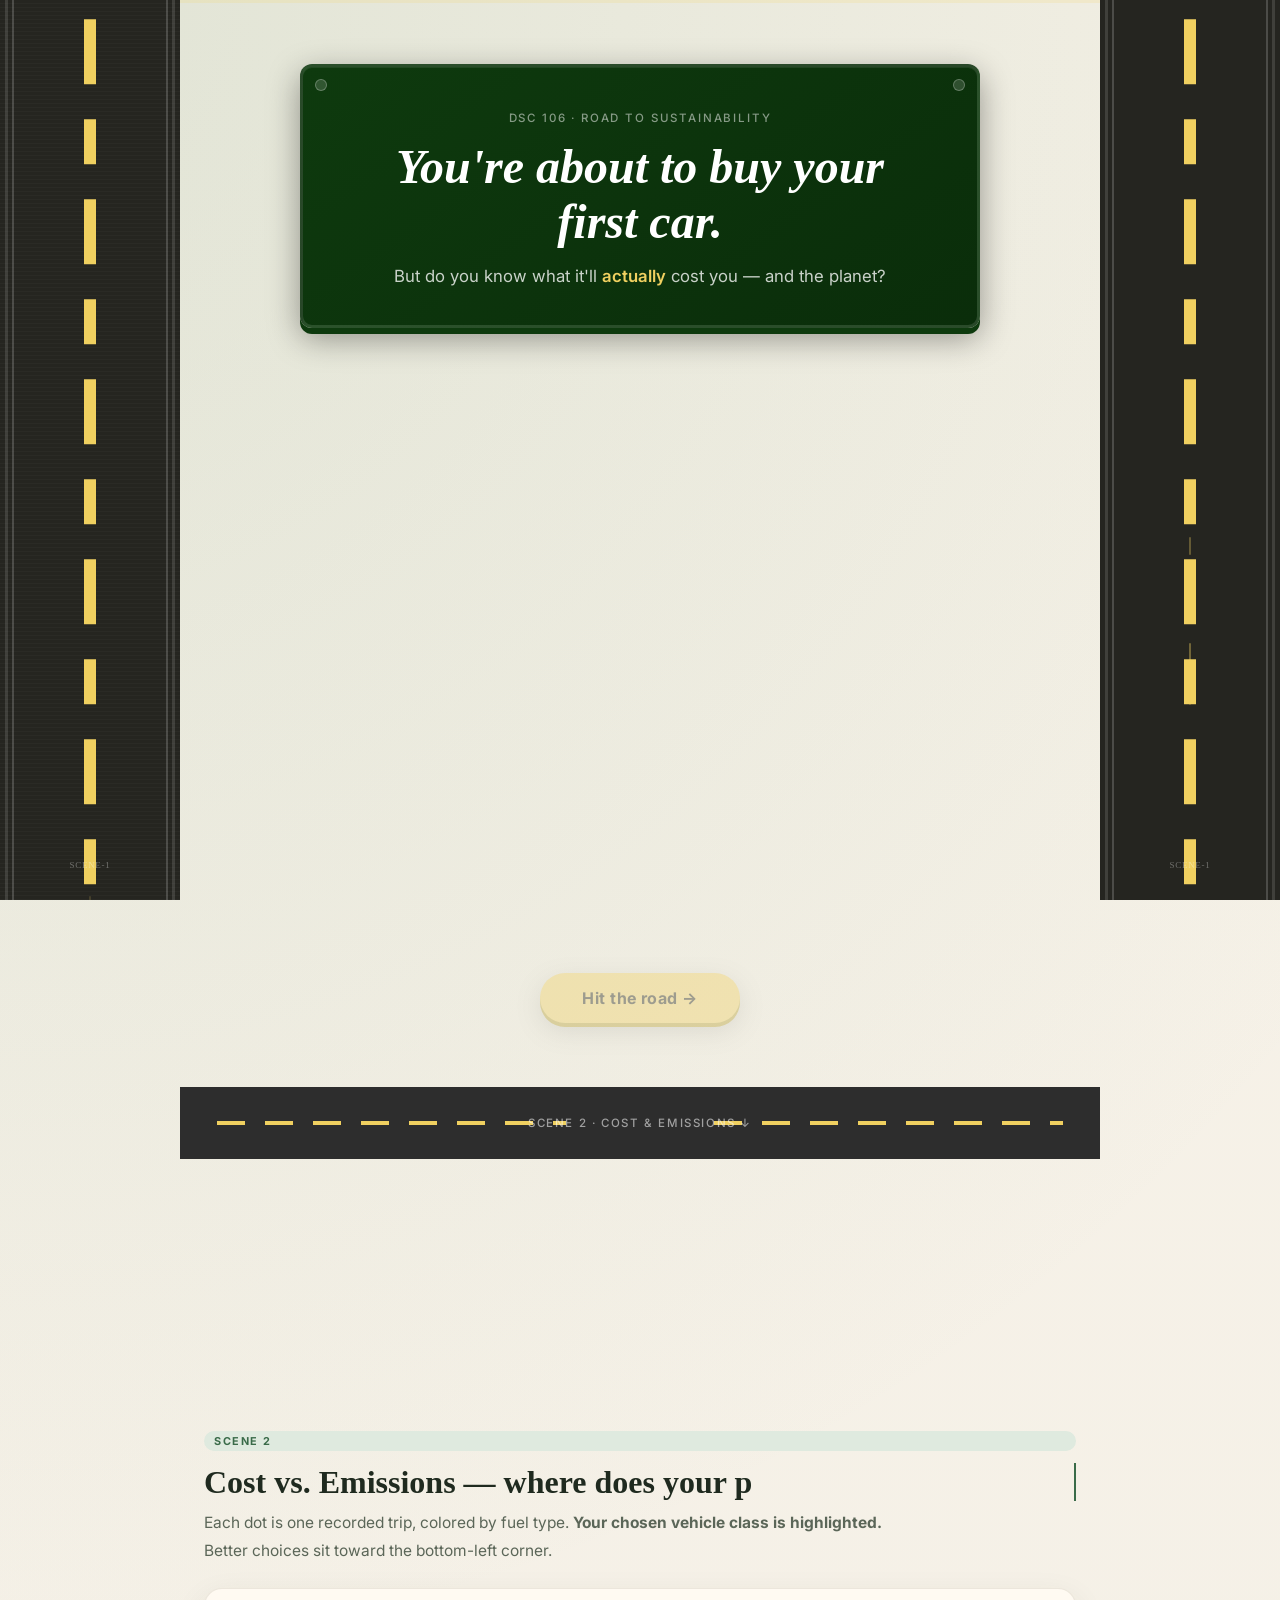
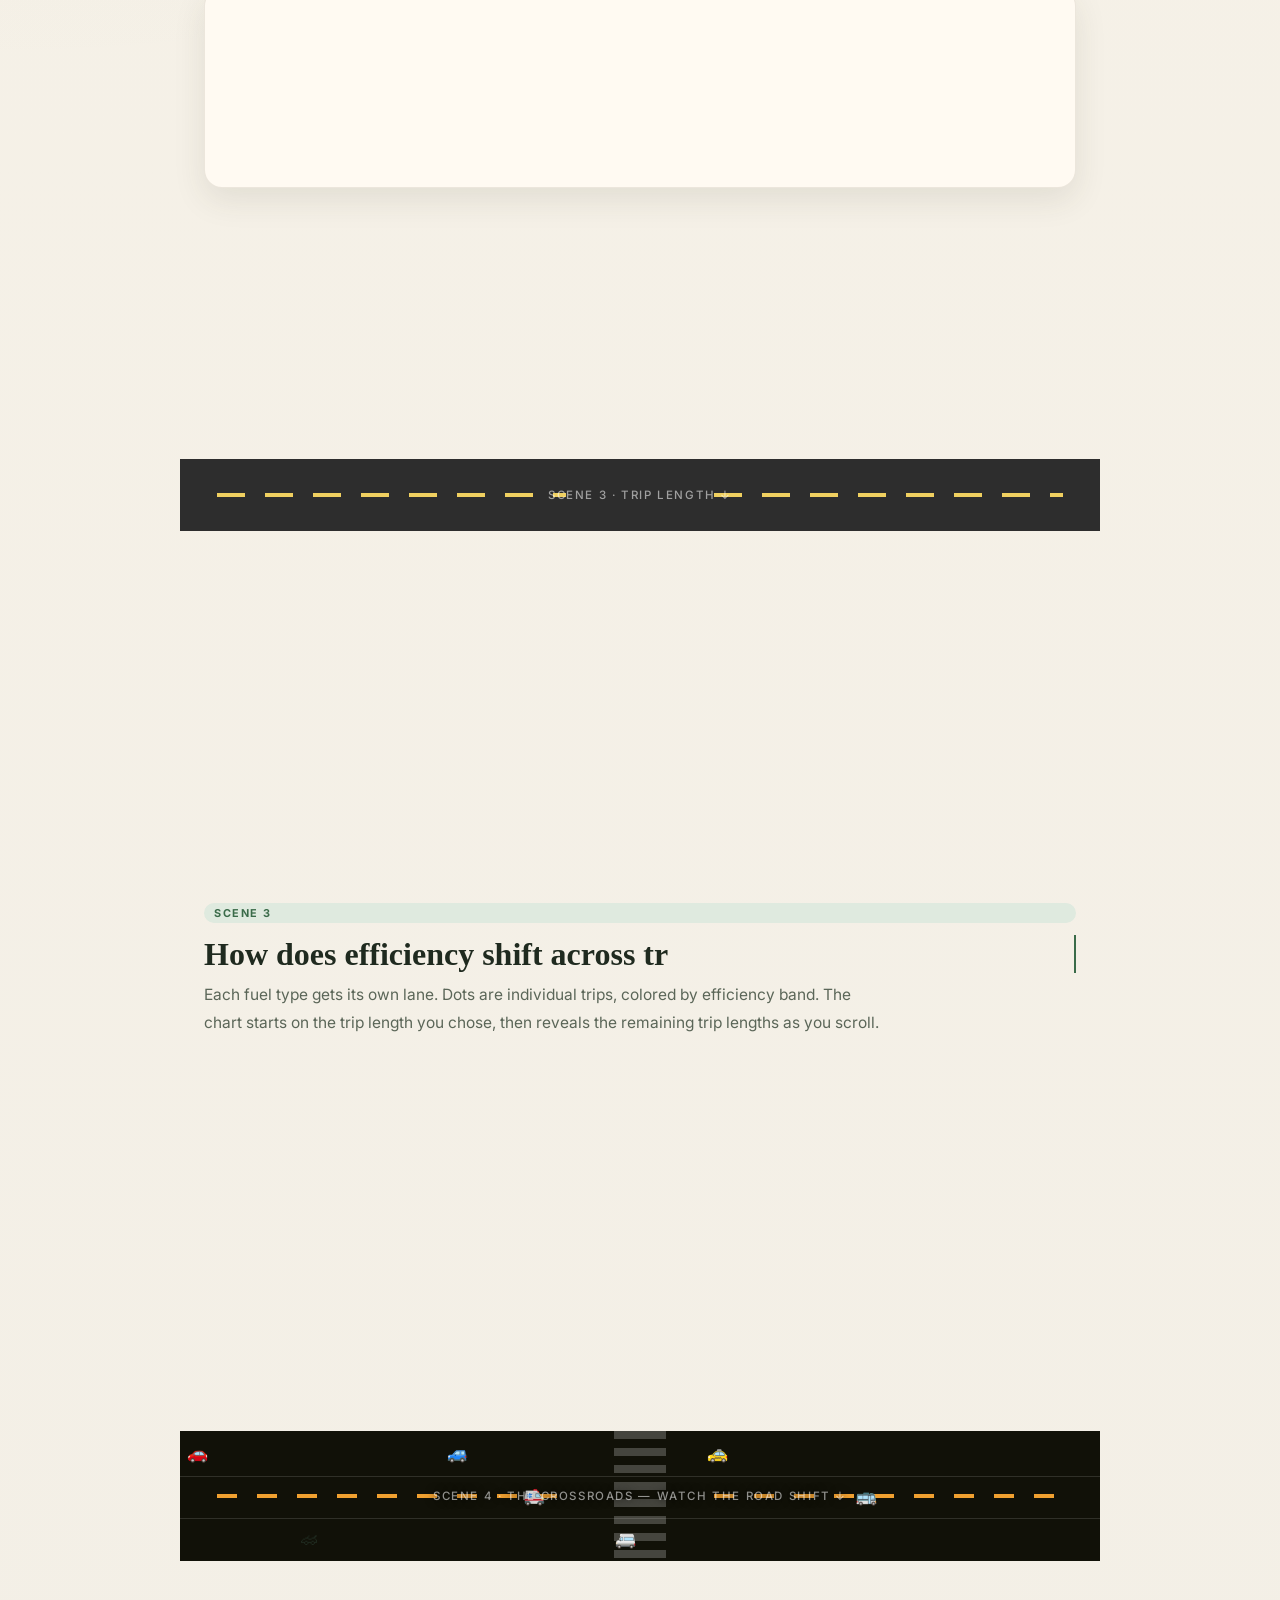
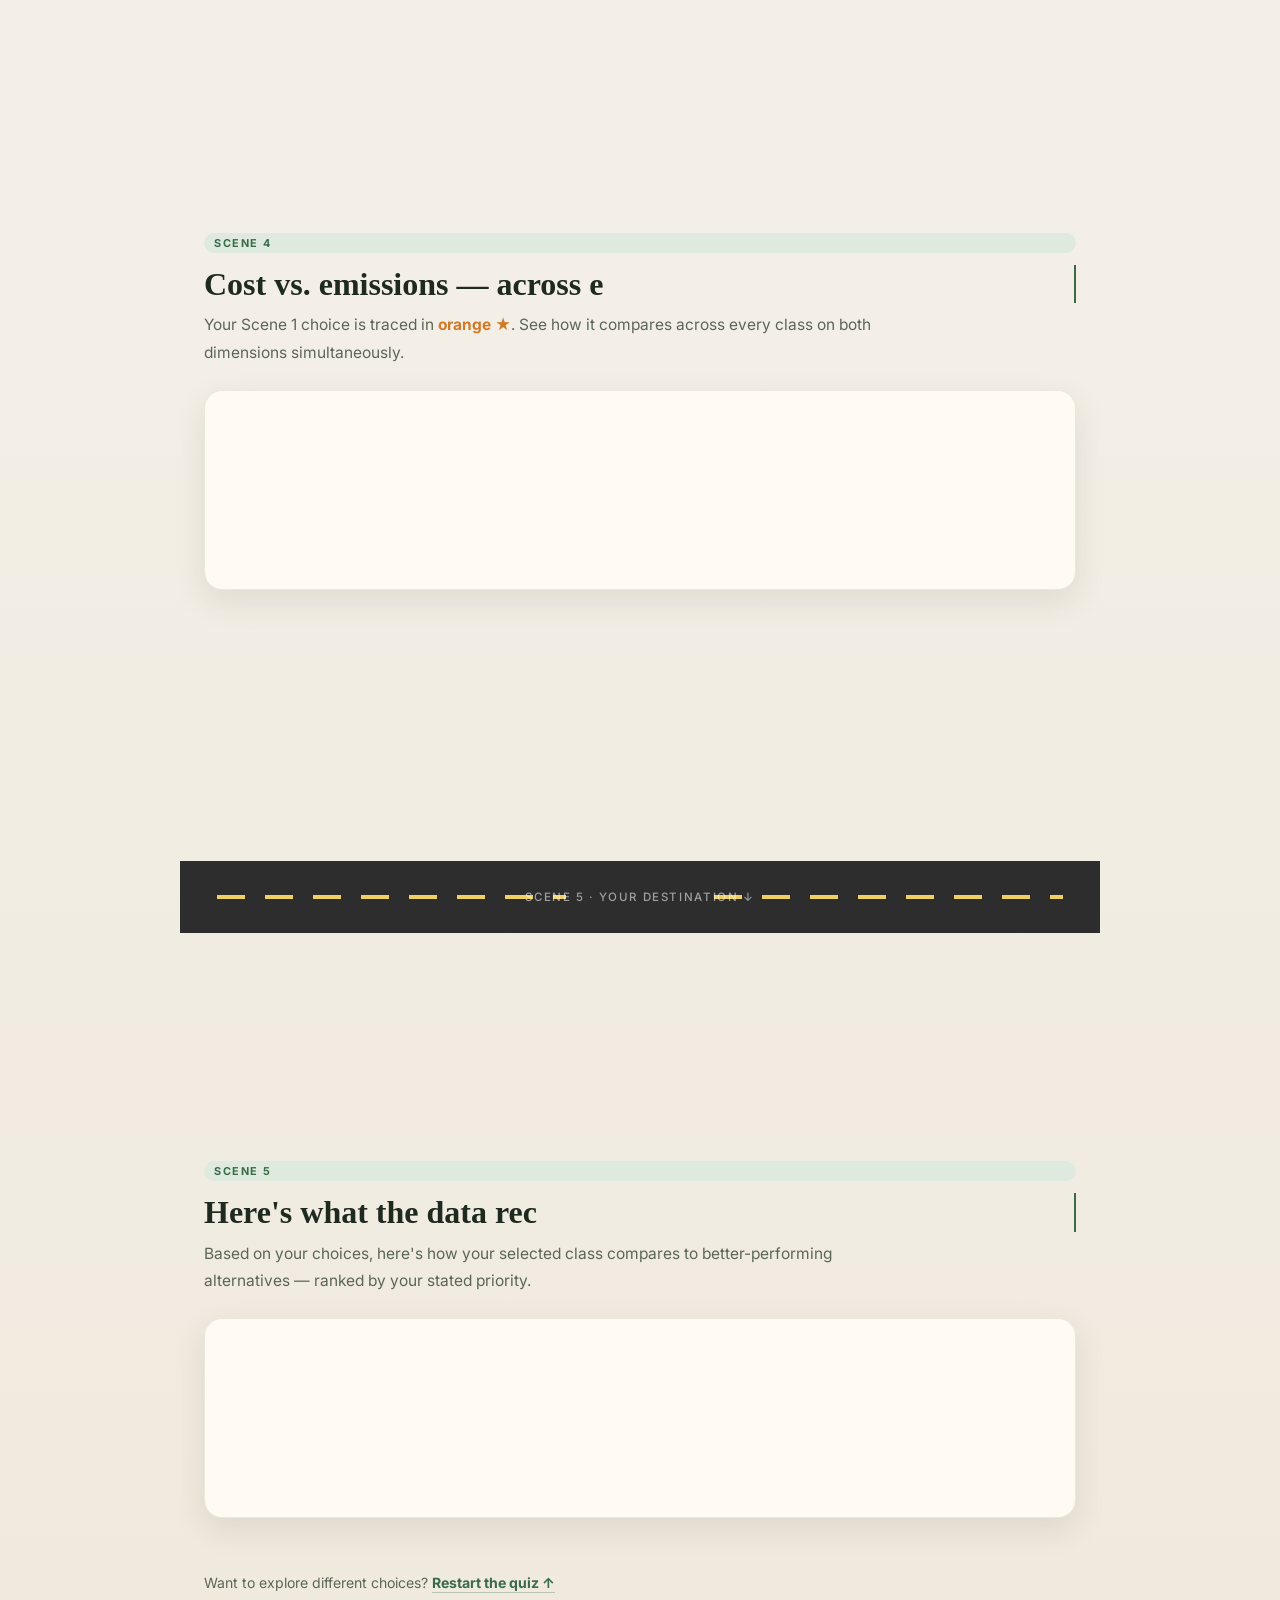
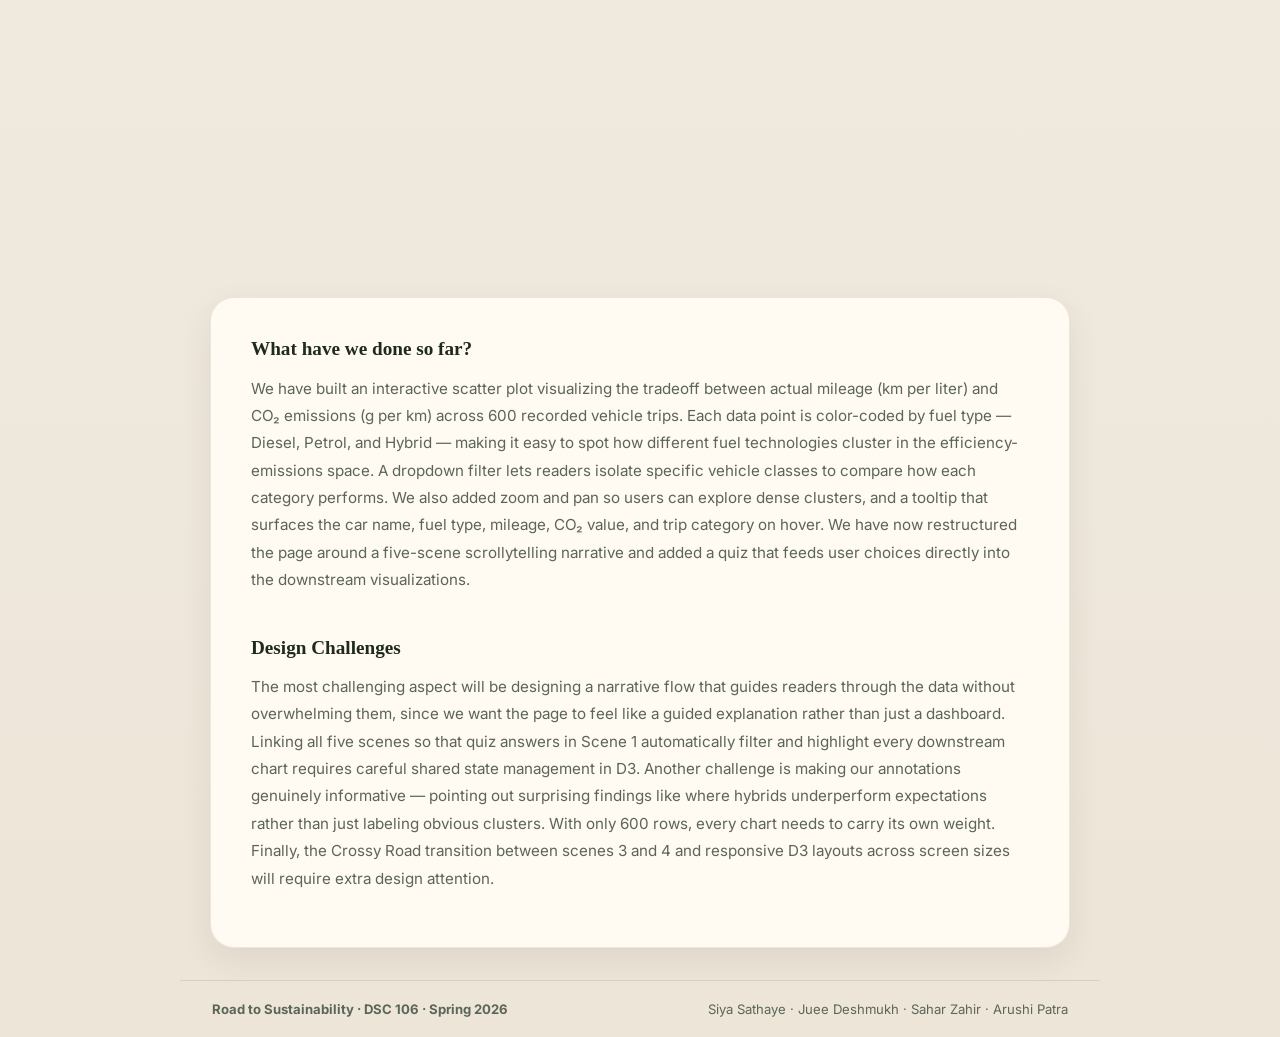
==== commit 78bb11e5: "font" ====
--- a/index.html
+++ b/index.html
@@ -8,8 +8,8 @@
   <!-- Fonts: Inter for UI, Playfair Display for headings -->
   <link rel="preconnect" href="https://fonts.googleapis.com">
   <link rel="preconnect" href="https://fonts.gstatic.com" crossorigin>
-  <link href="https://fonts.googleapis.com/css2?family=Inter:wght@300;400;500;600;700&family=Playfair+Display:ital,wght@0,600;0,700;1,600;1,700&display=swap" rel="stylesheet">
-
+  <link href="https://fonts.googleapis.com/css2?family=Inter:wght@300;400;500;600;700&family=Space+Grotesk:wght@400;500;600;700&display=swap" rel="stylesheet">
+  
   <link rel="stylesheet" href="style.css" />
   <link rel="stylesheet" href="road.css" />
   <link rel="stylesheet" href="scroll-road.css" />
@@ -200,7 +200,7 @@
         guided explanation rather than just a dashboard. Linking all five scenes so that quiz
         answers in Scene 1 automatically filter and highlight every downstream chart requires
         careful shared state management in D3. Another challenge is making our annotations
-        genuinely informative — pointing out surprising findings like where hybrids underperform
+        genuinely in<link href="https://fonts.googleapis.com/css2?family=Inter:wght@300;400;500;600;700&family=Space+Grotesk:wght@400;500;600;700&display=swap" rel="stylesheet">formative — pointing out surprising findings like where hybrids underperform
         expectations rather than just labeling obvious clusters. With only 600 rows, every chart
         needs to carry its own weight. Finally, the Crossy Road transition between scenes 3 and 4
         and responsive D3 layouts across screen sizes will require extra design attention.
--- a/style.css
+++ b/style.css
@@ -10,7 +10,7 @@
   --orange:       #d07a28;
   --shadow:       0 18px 45px rgba(63, 57, 42, 0.12);
   --font-sans:    "Inter", system-ui, sans-serif;
-  --font-serif:   "Playfair Display", Georgia, serif;
+  --font-serif: "Space Grotesk", sans-serif;
   --font-mono:    "JetBrains Mono", "Fira Mono", monospace;
 }
 
--- a/road.css
+++ b/road.css
@@ -393,4 +393,77 @@
 .rec-cta a:hover { border-color: #3a6b49; }
 
 /* ── Axis + grid shared ───────────────────────────────────────────────────── */
-.axis text, .axis-label { fill: #5b6658; font-family: "Inter", sans-se+.axis text, .axis-label { fill: #5b6658; font-family: "Inter", sans-serif; font-size: 11px; }
+.axis path, .axis line  { stroke: #b9b09f; }
+.axis-label { font-size: 11px; }
+
+/* ── Writeup ──────────────────────────────────────────────────────────────── */
+.writeup-card {
+  max-width: 860px;
+  margin: 4rem auto 0;
+  padding: 2.5rem;
+  background: #fffaf2;
+  border: 1px solid rgba(124,109,84,0.14);
+  border-radius: 24px;
+  box-shadow: 0 12px 32px rgba(63,57,42,0.09);
+  display: flex;
+  flex-direction: column;
+  gap: 1.75rem;
+}
+
+.writeup-block h2 { margin-bottom: 0.5rem; font-size: 1.2rem; font-family: "Playfair Display", Georgia, serif; }
+.writeup-block p  { line-height: 1.8; color: #5b6658; font-size: 0.95rem; font-family: "Inter", sans-serif; }
+
+/* ── Footer ───────────────────────────────────────────────────────────────── */
+.site-footer {
+  display: flex;
+  justify-content: space-between;
+  flex-wrap: wrap;
+  gap: 0.5rem;
+  padding: 1.25rem 2rem;
+  margin-top: 2rem;
+  font-size: 0.82rem;
+  color: #5b6658;
+  border-top: 1px solid #d9cfbf;
+  font-family: "Inter", sans-serif;
+}
+
+/* ── Tooltip ──────────────────────────────────────────────────────────────── */
+.tooltip {
+  position: absolute;
+  pointer-events: none;
+  max-width: 270px;
+  padding: 12px 14px;
+  border-radius: 14px;
+  background: rgba(28,37,30,0.96);
+  color: #f8f5ee;
+  box-shadow: 0 14px 30px rgba(16,21,17,0.28);
+  font-size: 0.86rem;
+  line-height: 1.55;
+  z-index: 20;
+  font-family: "Inter", sans-serif;
+}
+.tooltip[hidden] { display: none; }
+.tooltip strong  { display: block; margin-bottom: 4px; font-weight: 600; }
+
+/* ── Responsive ───────────────────────────────────────────────────────────── */
+@media (max-width: 640px) {
+  .road-sign { padding: 1.25rem; }
+  .scene     { padding: 2.5rem 1rem; }
+  .rec-card  { flex-direction: column; align-items: flex-start; }
+}
+
+/* ── Scene badge (e.g. "Scene 2") ─────────────────────────────────────────── */
+.scene-badge {
+  display: inline-block;
+  font-size: 0.68rem;
+  font-weight: 700;
+  letter-spacing: 0.14em;
+  text-transform: uppercase;
+  color: var(--accent);
+  background: var(--accent-soft);
+  padding: 3px 10px;
+  border-radius: 20px;
+  margin-bottom: 0.25rem;
+  font-family: "Inter", sans-serif;
+}
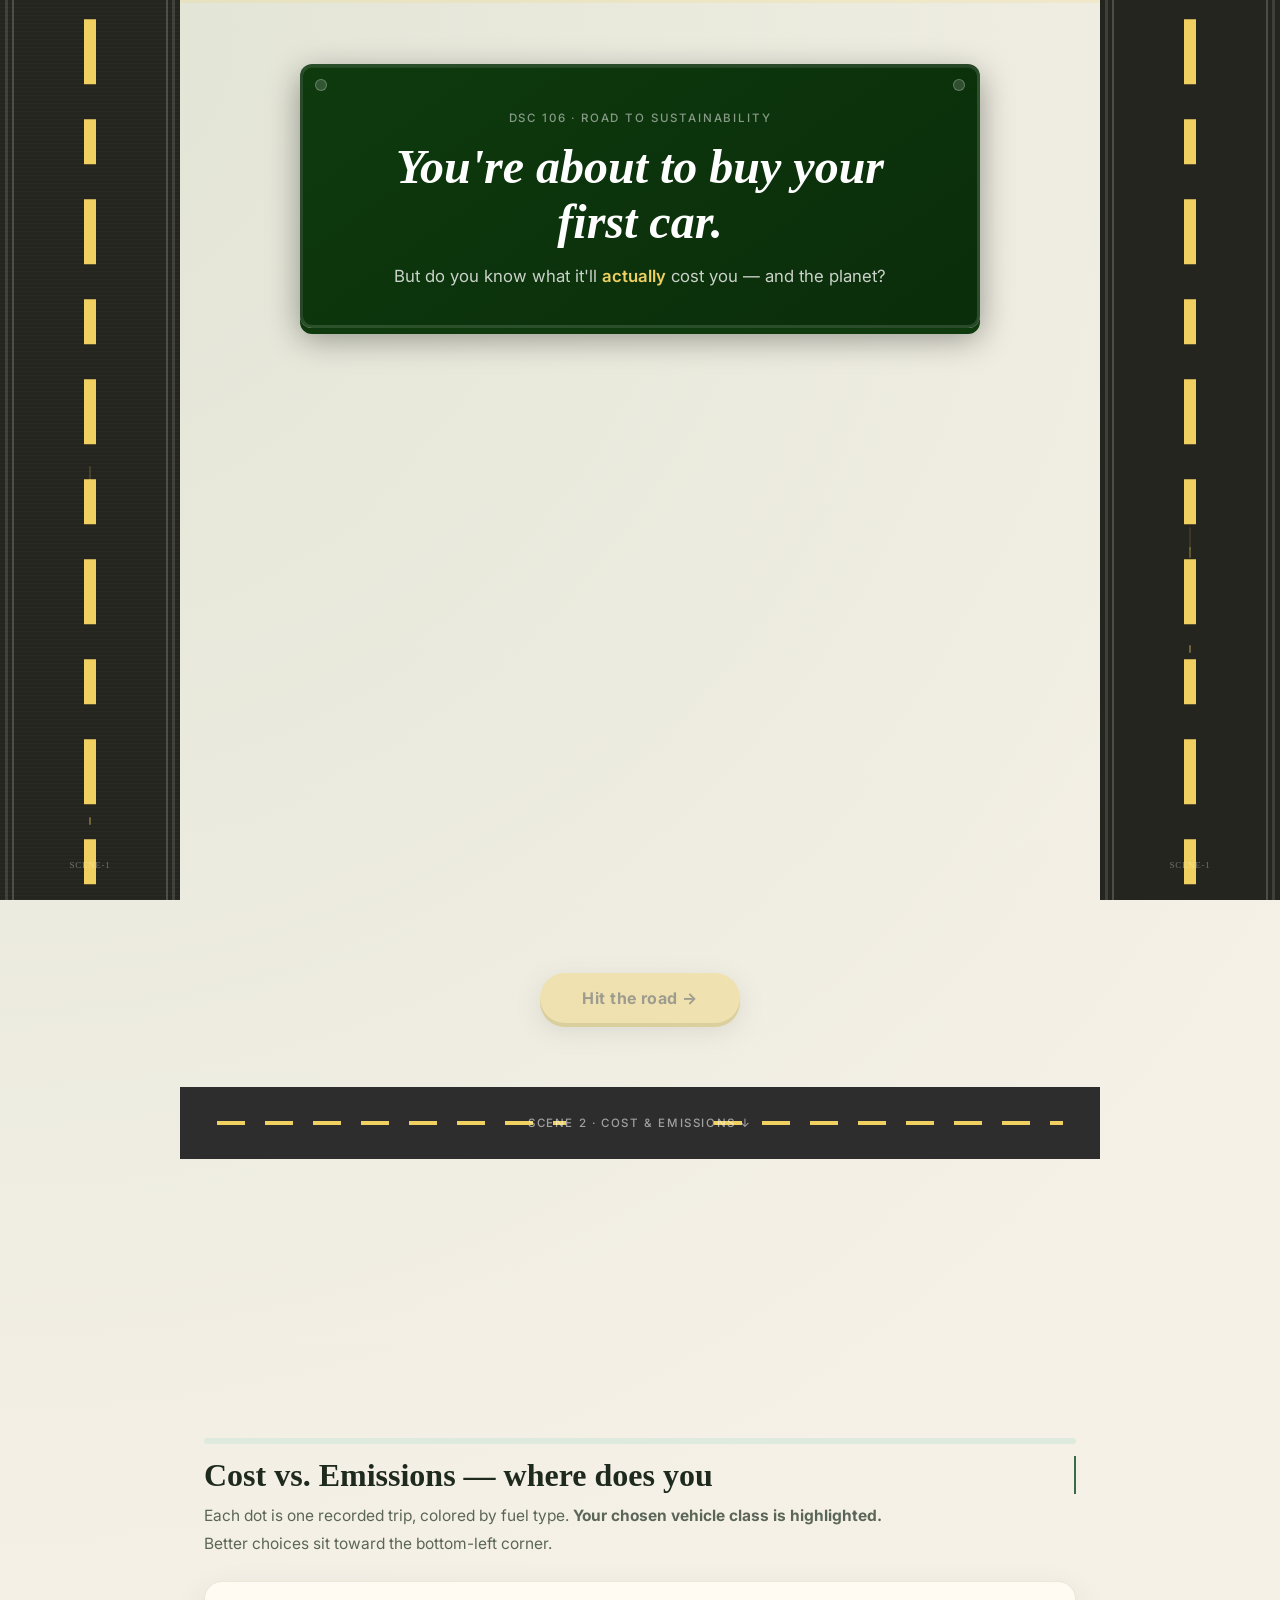
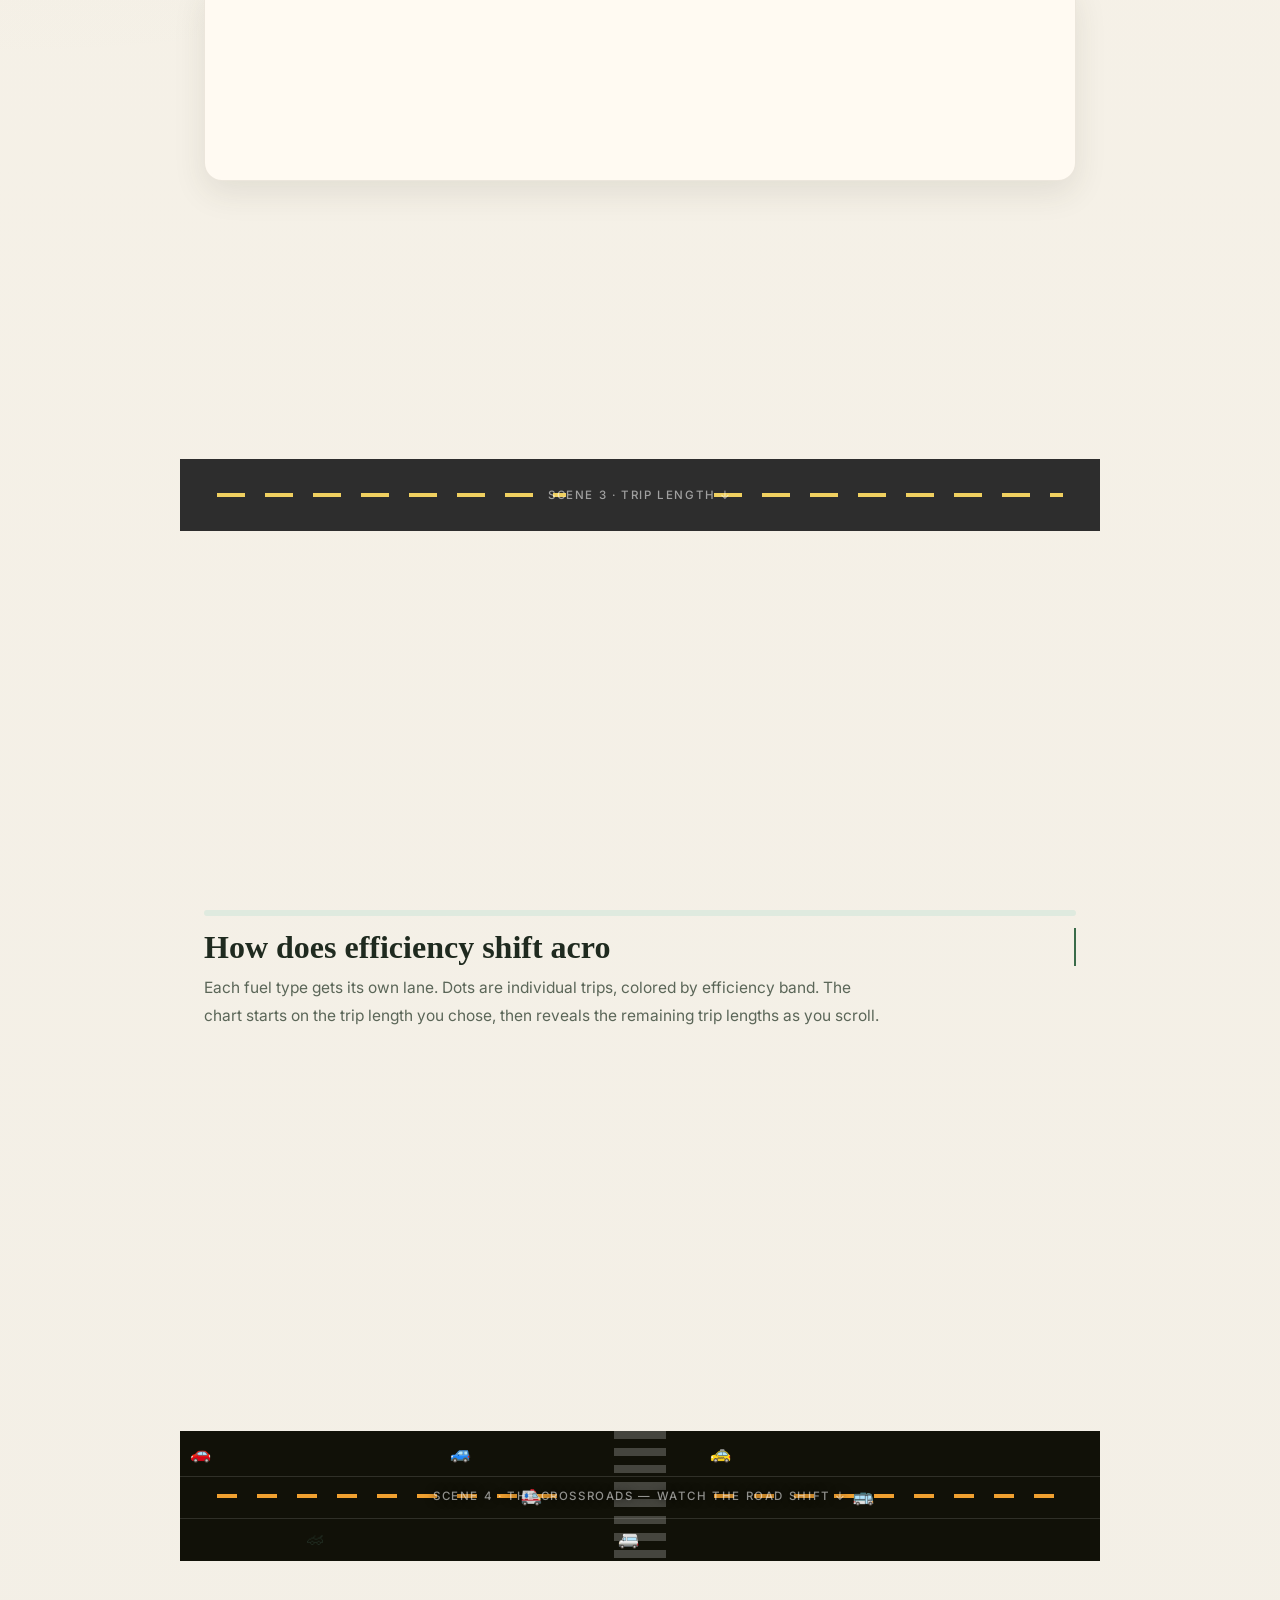
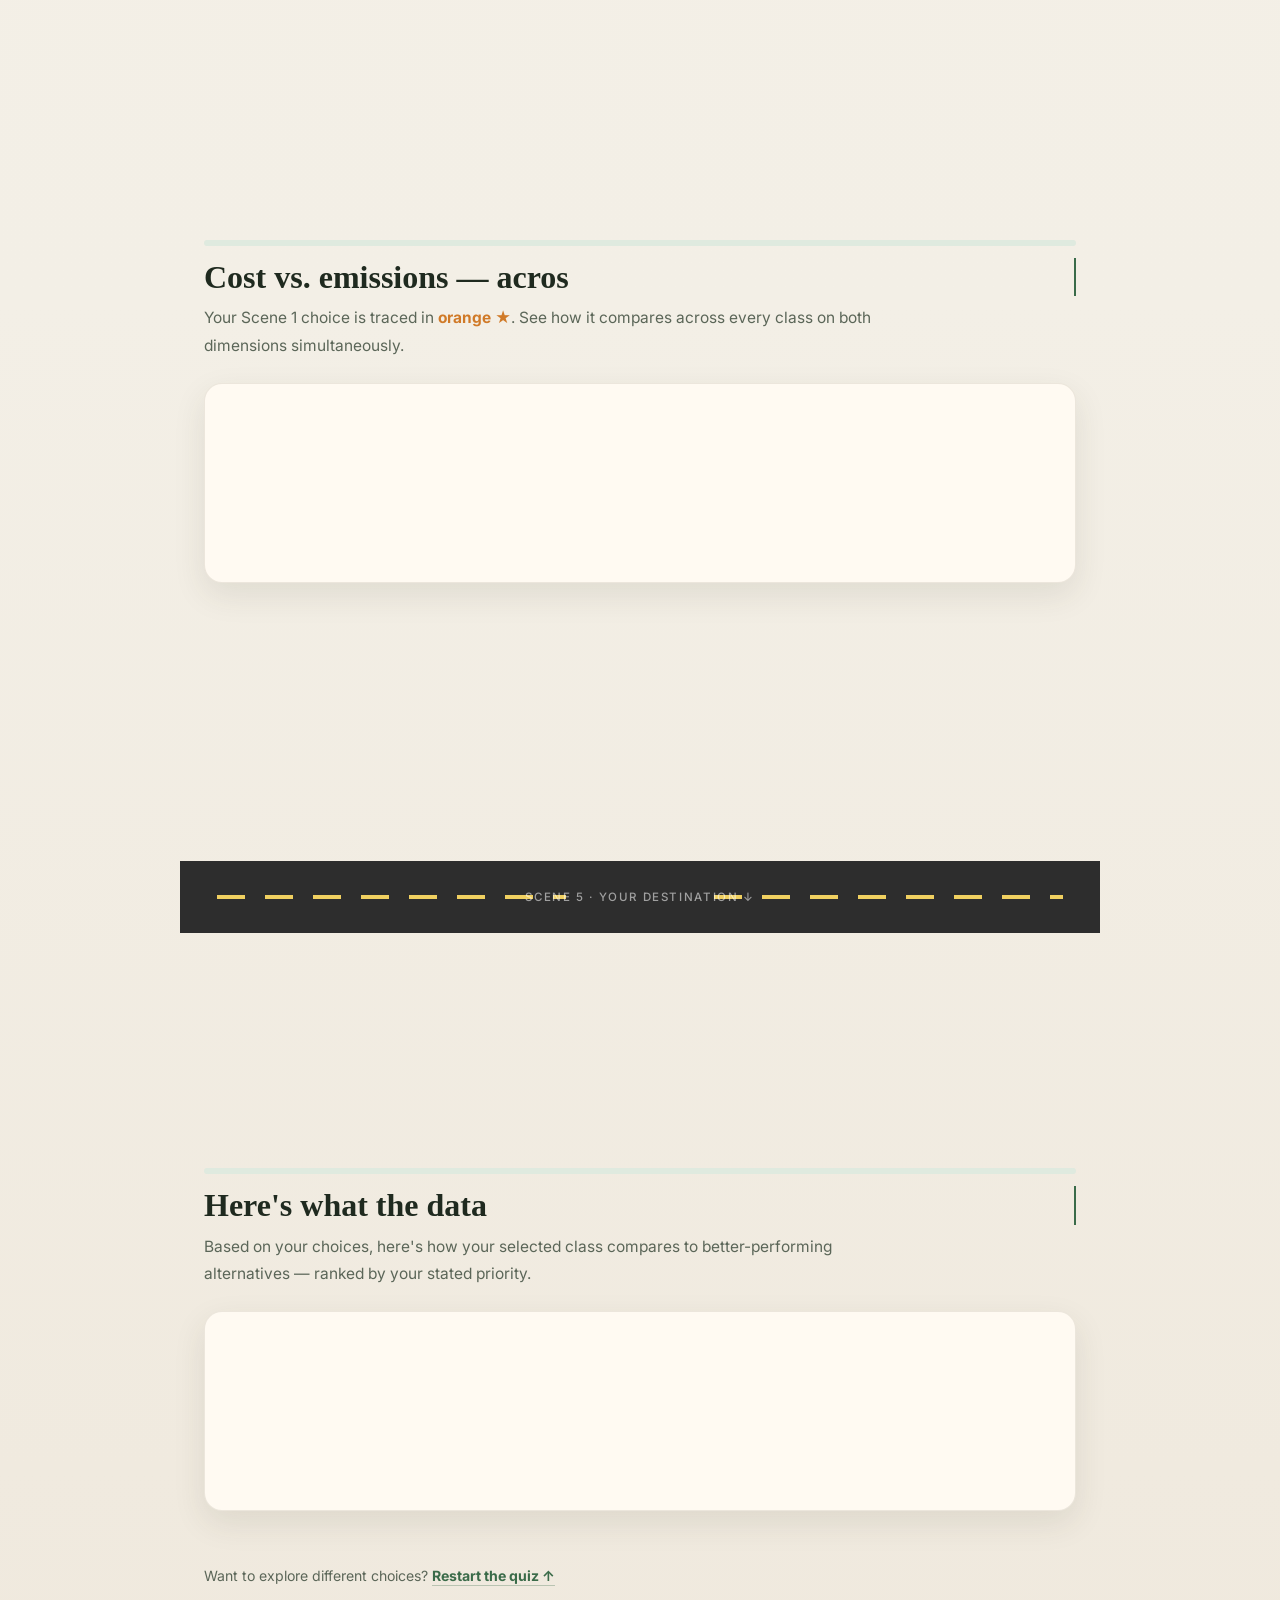
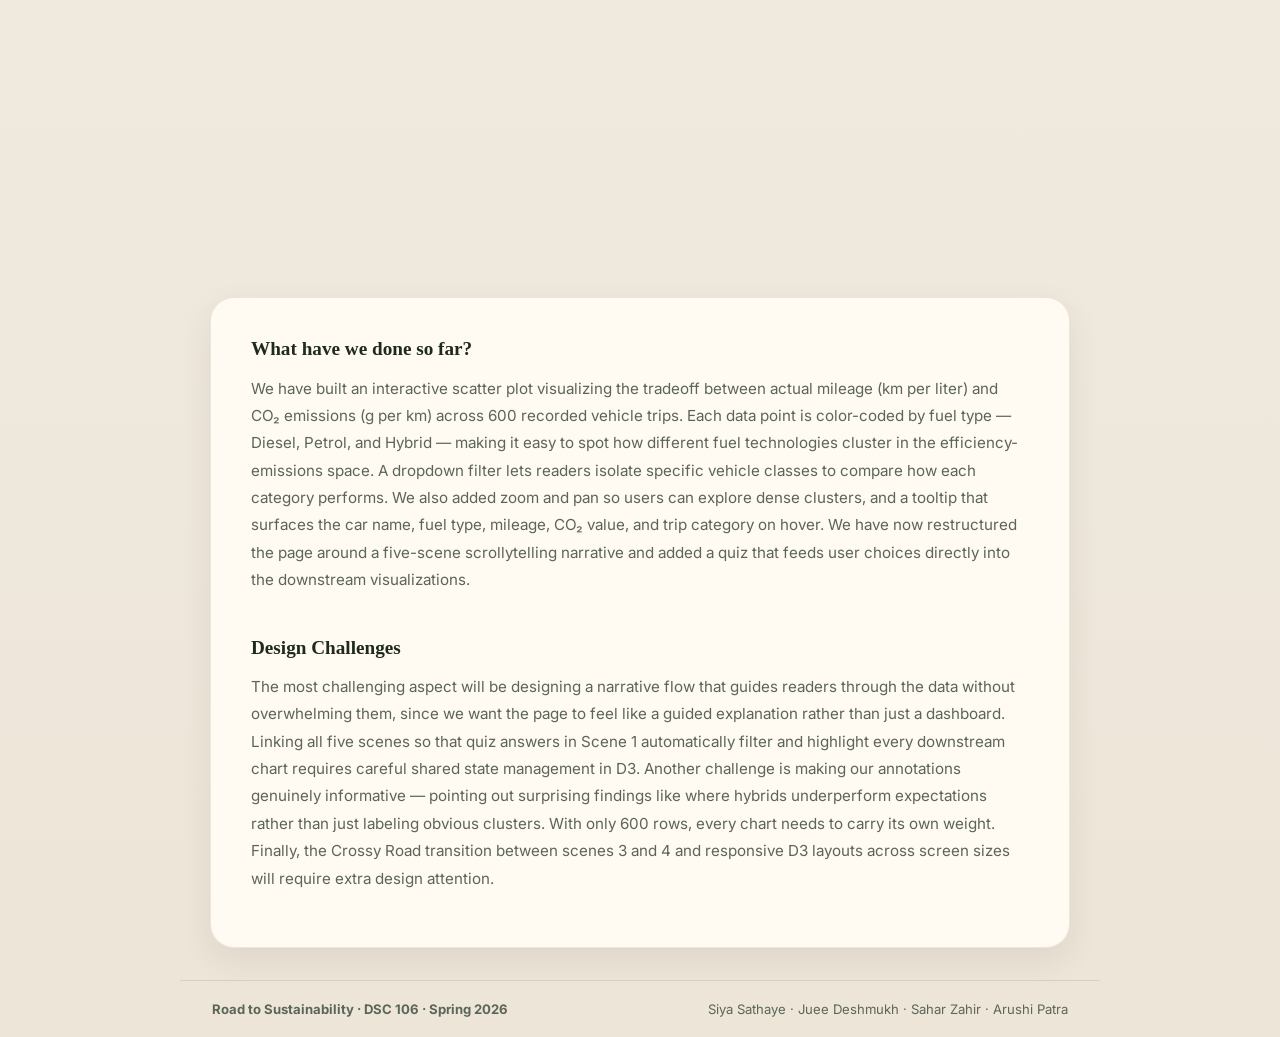
==== commit ae493f12: "remove scene headers" ====
--- a/index.html
+++ b/index.html
@@ -9,7 +9,7 @@
   <link rel="preconnect" href="https://fonts.googleapis.com">
   <link rel="preconnect" href="https://fonts.gstatic.com" crossorigin>
   <link href="https://fonts.googleapis.com/css2?family=Inter:wght@300;400;500;600;700&family=Space+Grotesk:wght@400;500;600;700&display=swap" rel="stylesheet">
-  
+
   <link rel="stylesheet" href="style.css" />
   <link rel="stylesheet" href="road.css" />
   <link rel="stylesheet" href="scroll-road.css" />
@@ -92,7 +92,7 @@
   <section class="scene" id="scene-2">
     <div class="scene-inner">
       <div class="scene-header">
-        <div class="scene-badge">Scene 2</div>
+        <div class="scene-badge"></div>
         <h2 class="typewriter" data-text="Cost vs. Emissions — where does your pick land?"></h2>
         <p class="scene-desc">
           Each dot is one recorded trip, colored by fuel type.
@@ -115,7 +115,7 @@
   <section class="scene" id="scene-3">
     <div class="scene-inner">
       <div class="scene-header">
-        <div class="scene-badge">Scene 3</div>
+        <div class="scene-badge"></div>
         <h2 class="typewriter" data-text="How does efficiency shift across trip lengths?"></h2>
         <p class="scene-desc">
           Each fuel type gets its own lane. Dots are individual trips, colored by efficiency band.
@@ -136,7 +136,7 @@
   <section class="scene" id="scene-4">
     <div class="scene-inner">
       <div class="scene-header">
-        <div class="scene-badge">Scene 4</div>
+        <div class="scene-badge"></div>
         <h2 class="typewriter" data-text="Cost vs. emissions — across every vehicle class"></h2>
         <p class="scene-desc">
           Your Scene 1 choice is traced in
@@ -158,7 +158,7 @@
   <section class="scene" id="scene-5">
     <div class="scene-inner">
       <div class="scene-header">
-        <div class="scene-badge">Scene 5</div>
+        <div class="scene-badge"></div>
         <h2 class="typewriter" data-text="Here's what the data recommends for you."></h2>
         <p class="scene-desc" id="s5-desc">
           Based on your choices, here's how your selected class compares to
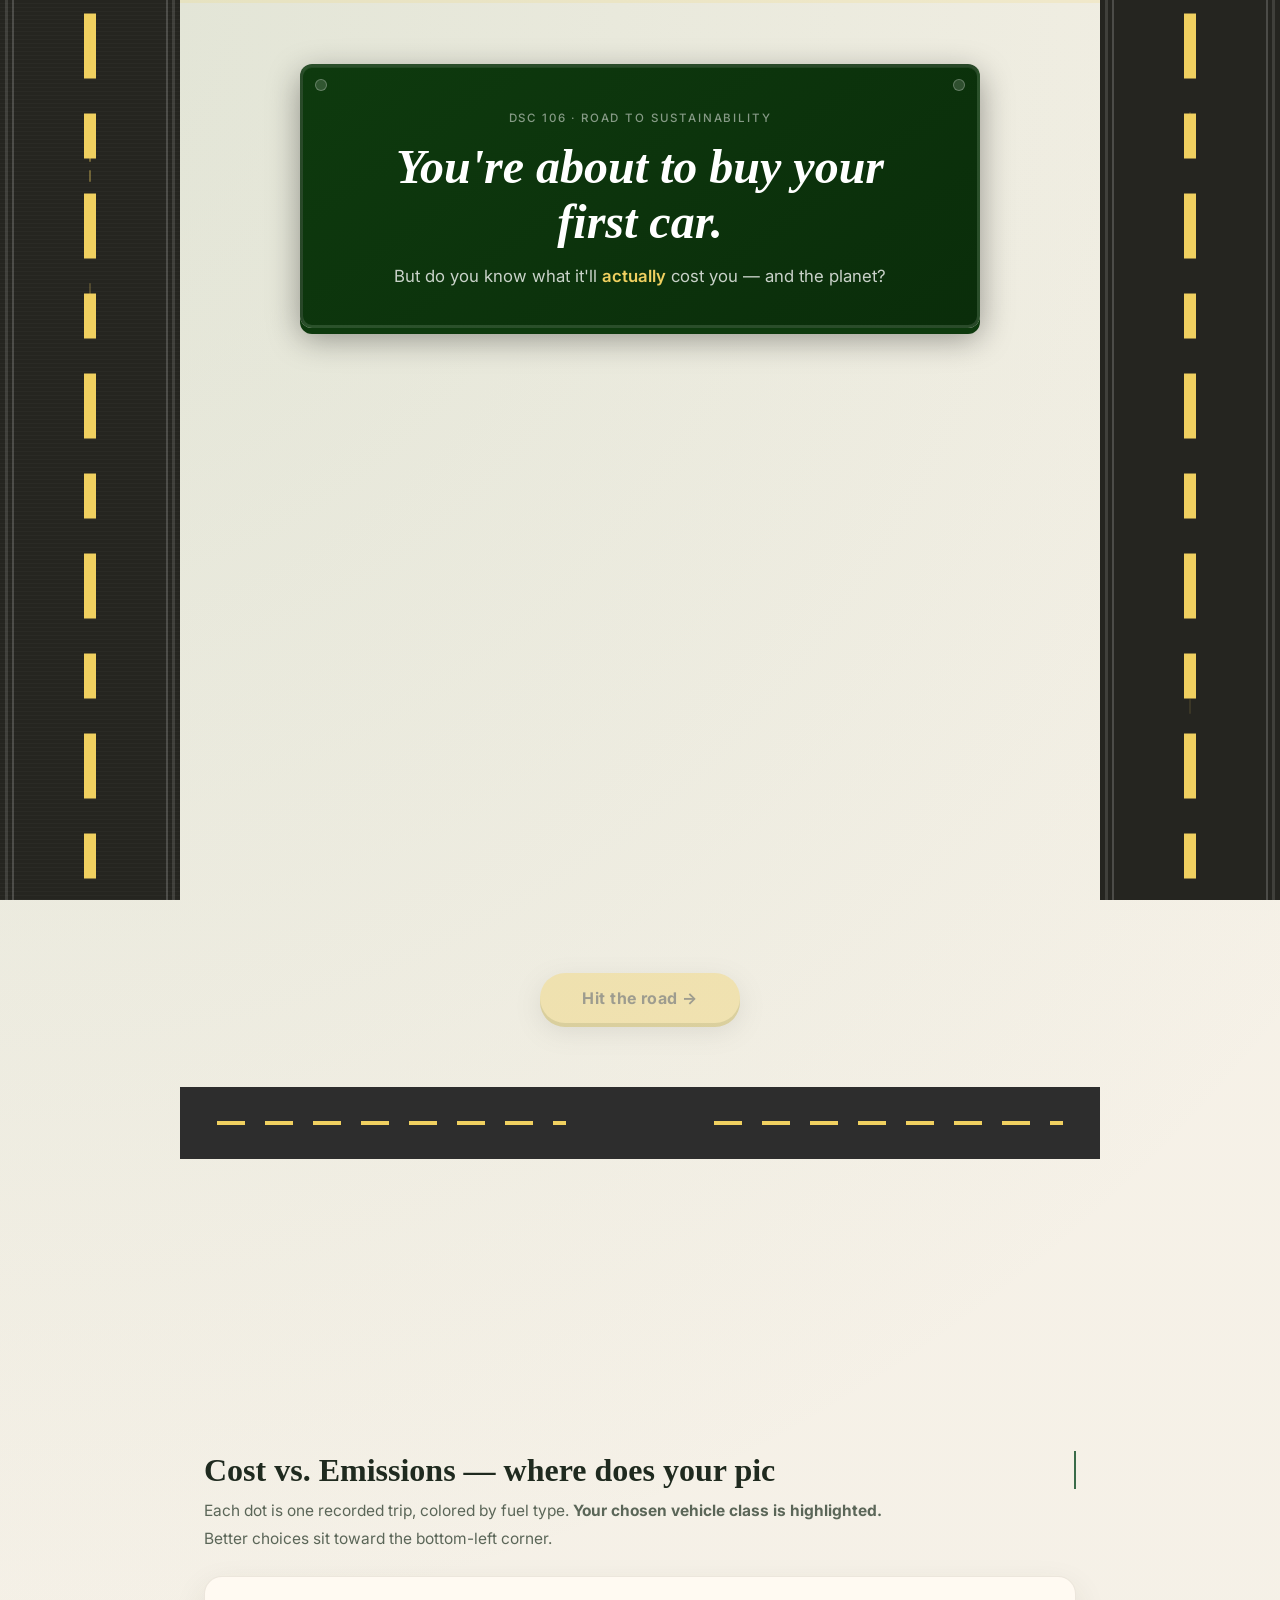
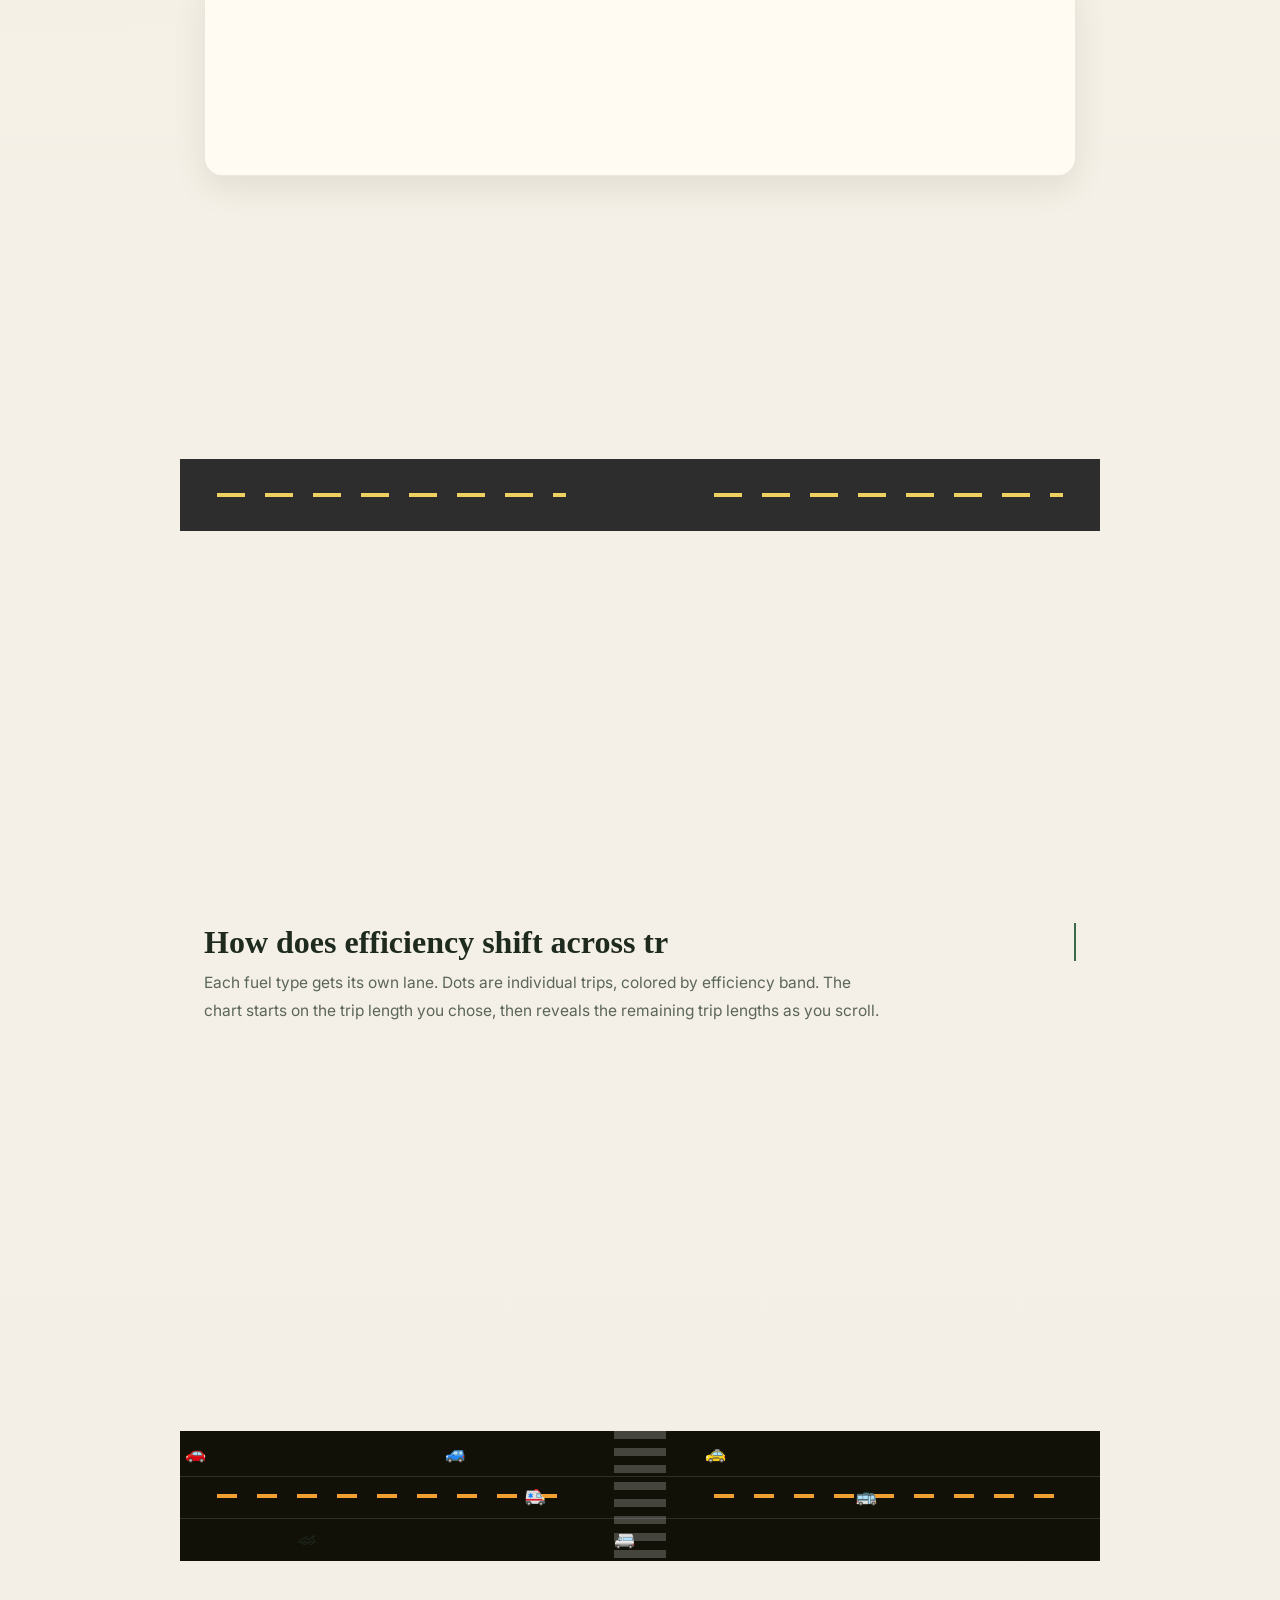
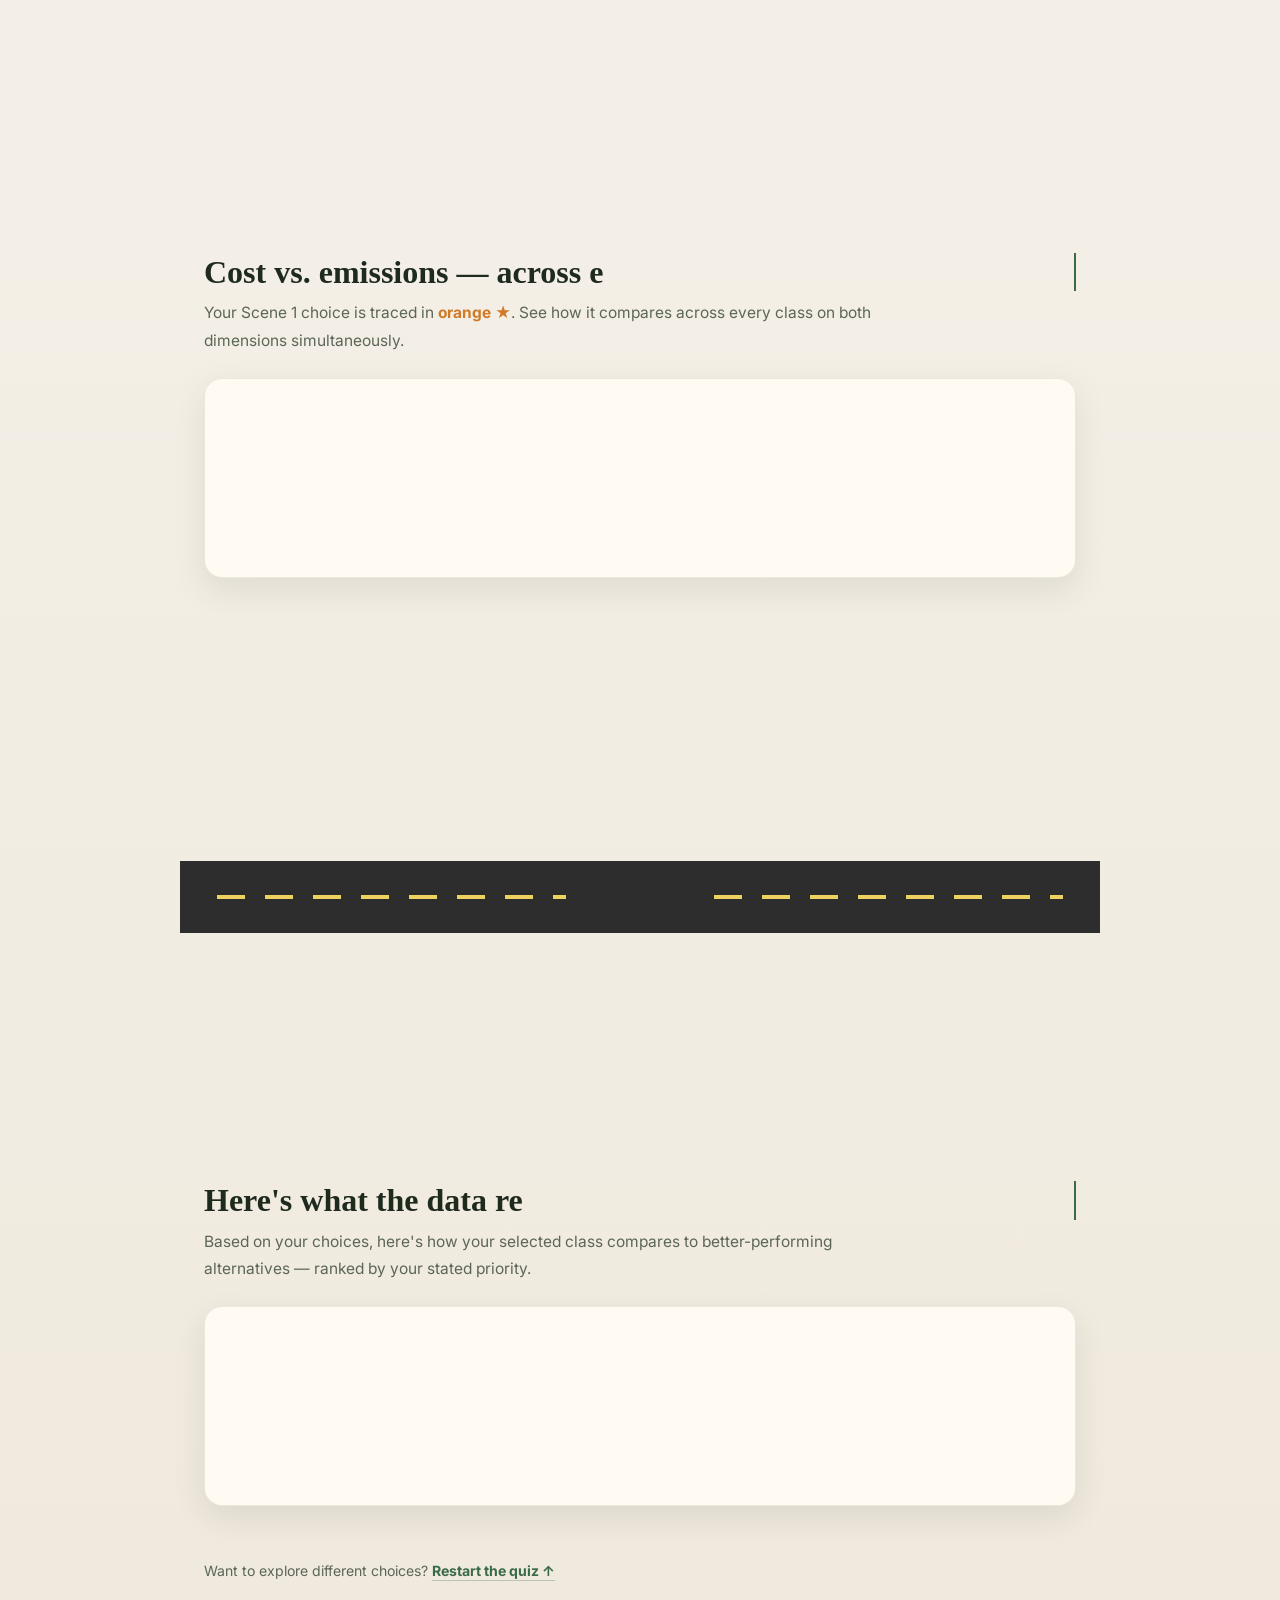
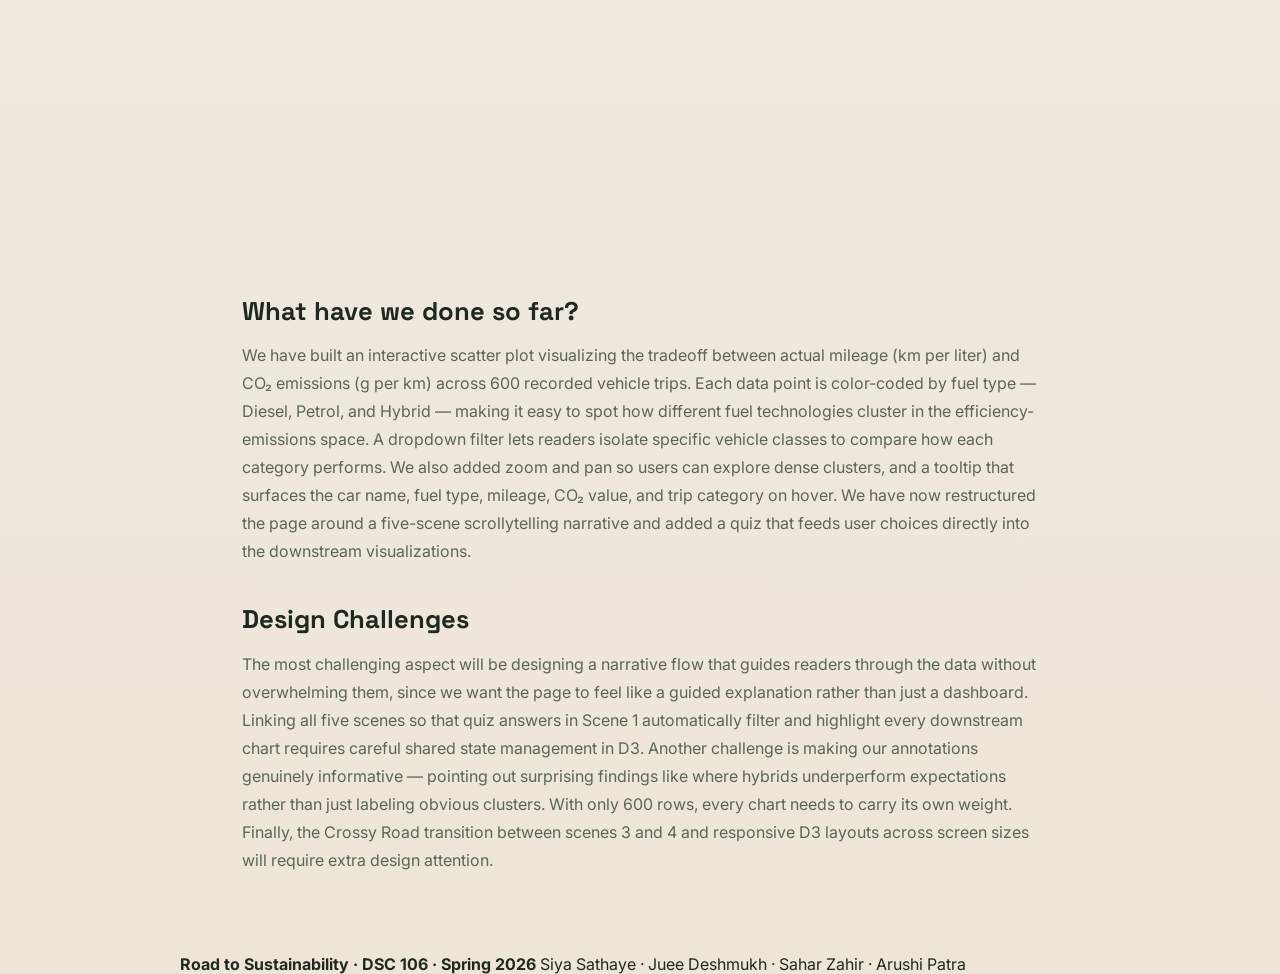
==== commit 2cbeaa85: "road label remove" ====
--- a/index.html
+++ b/index.html
@@ -83,7 +83,6 @@
 
   <!-- road lane connecting scene 1 → 2 -->
   <div class="road-lane" aria-hidden="true">
-    <div class="lane-label">Scene 2 · Cost &amp; Emissions ↓</div>
   </div>
 
   <!-- ═══════════════════════════════════════════════════════════
@@ -106,7 +105,6 @@
   </section>
 
   <div class="road-lane" aria-hidden="true">
-    <div class="lane-label">Scene 3 · Trip Length ↓</div>
   </div>
 
   <!-- ═══════════════════════════════════════════════════════════
@@ -127,7 +125,6 @@
   </section>
 
   <div class="road-lane crossy-lane" aria-hidden="true">
-    <div class="lane-label">Scene 4 · The Crossroads — watch the road shift ↓</div>
   </div>
 
   <!-- ═══════════════════════════════════════════════════════════
@@ -149,7 +146,6 @@
   </section>
 
   <div class="road-lane" aria-hidden="true">
-    <div class="lane-label">Scene 5 · Your Destination ↓</div>
   </div>
 
   <!-- ═══════════════════════════════════════════════════════════
--- a/road.css
+++ b/road.css
@@ -393,77 +393,4 @@
 .rec-cta a:hover { border-color: #3a6b49; }
 
 /* ── Axis + grid shared ───────────────────────────────────────────────────── */
-.axis text, .axis-label { fill: #5b6658; font-family: "Inter", sans-serif; font-size: 11px; }
-.axis path, .axis line  { stroke: #b9b09f; }
-.axis-label { font-size: 11px; }
-
-/* ── Writeup ──────────────────────────────────────────────────────────────── */
-.writeup-card {
-  max-width: 860px;
-  margin: 4rem auto 0;
-  padding: 2.5rem;
-  background: #fffaf2;
-  border: 1px solid rgba(124,109,84,0.14);
-  border-radius: 24px;
-  box-shadow: 0 12px 32px rgba(63,57,42,0.09);
-  display: flex;
-  flex-direction: column;
-  gap: 1.75rem;
-}
-
-.writeup-block h2 { margin-bottom: 0.5rem; font-size: 1.2rem; font-family: "Playfair Display", Georgia, serif; }
-.writeup-block p  { line-height: 1.8; color: #5b6658; font-size: 0.95rem; font-family: "Inter", sans-serif; }
-
-/* ── Footer ───────────────────────────────────────────────────────────────── */
-.site-footer {
-  display: flex;
-  justify-content: space-between;
-  flex-wrap: wrap;
-  gap: 0.5rem;
-  padding: 1.25rem 2rem;
-  margin-top: 2rem;
-  font-size: 0.82rem;
-  color: #5b6658;
-  border-top: 1px solid #d9cfbf;
-  font-family: "Inter", sans-serif;
-}
-
-/* ── Tooltip ──────────────────────────────────────────────────────────────── */
-.tooltip {
-  position: absolute;
-  pointer-events: none;
-  max-width: 270px;
-  padding: 12px 14px;
-  border-radius: 14px;
-  background: rgba(28,37,30,0.96);
-  color: #f8f5ee;
-  box-shadow: 0 14px 30px rgba(16,21,17,0.28);
-  font-size: 0.86rem;
-  line-height: 1.55;
-  z-index: 20;
-  font-family: "Inter", sans-serif;
-}
-.tooltip[hidden] { display: none; }
-.tooltip strong  { display: block; margin-bottom: 4px; font-weight: 600; }
-
-/* ── Responsive ───────────────────────────────────────────────────────────── */
-@media (max-width: 640px) {
-  .road-sign { padding: 1.25rem; }
-  .scene     { padding: 2.5rem 1rem; }
-  .rec-card  { flex-direction: column; align-items: flex-start; }
-}
-
-/* ── Scene badge (e.g. "Scene 2") ─────────────────────────────────────────── */
-.scene-badge {
-  display: inline-block;
-  font-size: 0.68rem;
-  font-weight: 700;
-  letter-spacing: 0.14em;
-  text-transform: uppercase;
-  color: var(--accent);
-  background: var(--accent-soft);
-  padding: 3px 10px;
-  border-radius: 20px;
-  margin-bottom: 0.25rem;
-  font-family: "Inter", sans-serif;
-}+.axis text, .axis-label { fill: #5b6658; font-family: "Inter", sans-se
--- a/scroll-road.css
+++ b/scroll-road.css
@@ -147,39 +147,6 @@
   transition: width 60ms linear;
 }
 
-/* ── Scene number indicator on the road strip ─────────────────────────────── */
-#road-scene-label {
-  position: fixed;
-  left: 0;
-  bottom: 28px;
-  width: 180px;
-  text-align: center;
-  font-family: Georgia, serif;
-  font-size: 9px;
-  letter-spacing: 0.08em;
-  color: rgba(255,255,255,0.35);
-  z-index: 52;
-  pointer-events: none;
-  line-height: 1.4;
-  text-transform: uppercase;
-}
-
-/* Mirror scene label on right strip */
-#road-scene-label-right {
-  position: fixed;
-  right: 0;
-  bottom: 28px;
-  width: 180px;
-  text-align: center;
-  font-family: Georgia, serif;
-  font-size: 9px;
-  letter-spacing: 0.08em;
-  color: rgba(255,255,255,0.35);
-  z-index: 52;
-  pointer-events: none;
-  line-height: 1.4;
-  text-transform: uppercase;
-}
 
 /* ── Offset page content so it doesn't hide behind either strip ──────────── */
 body {
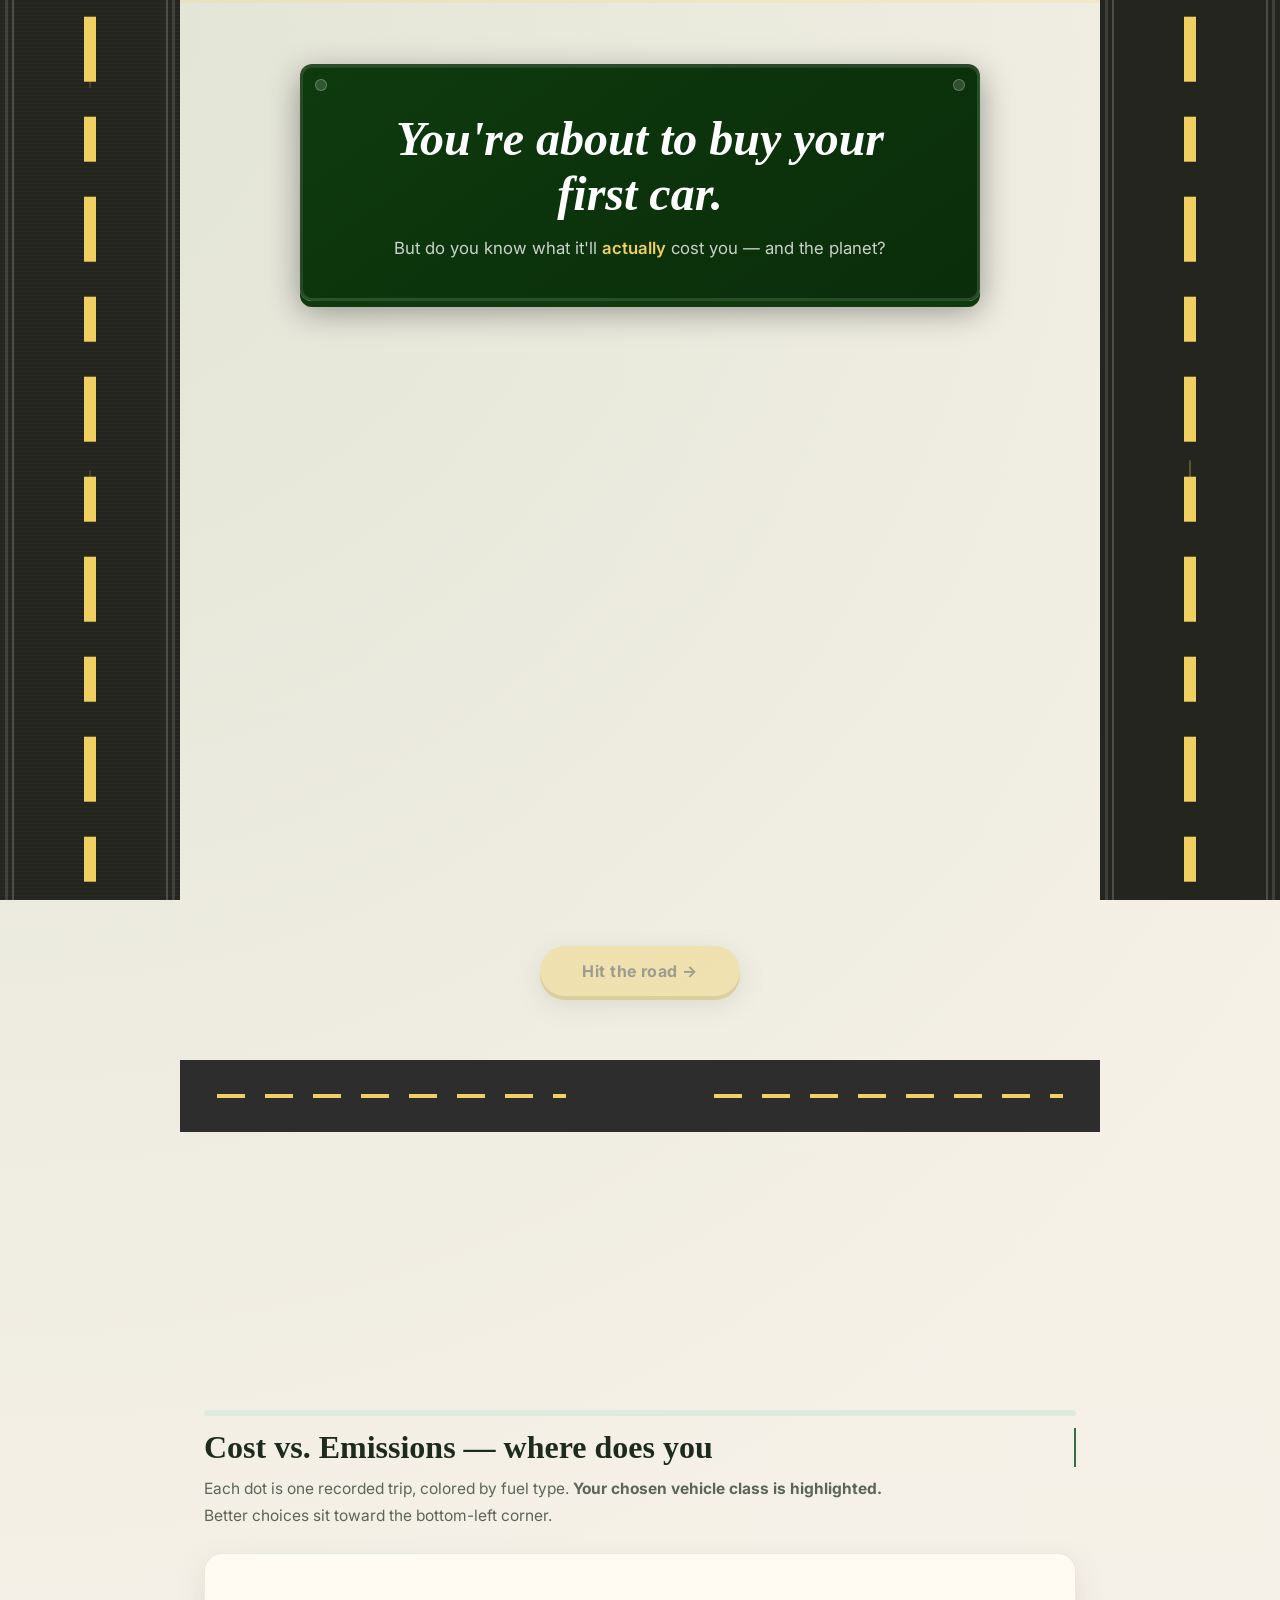
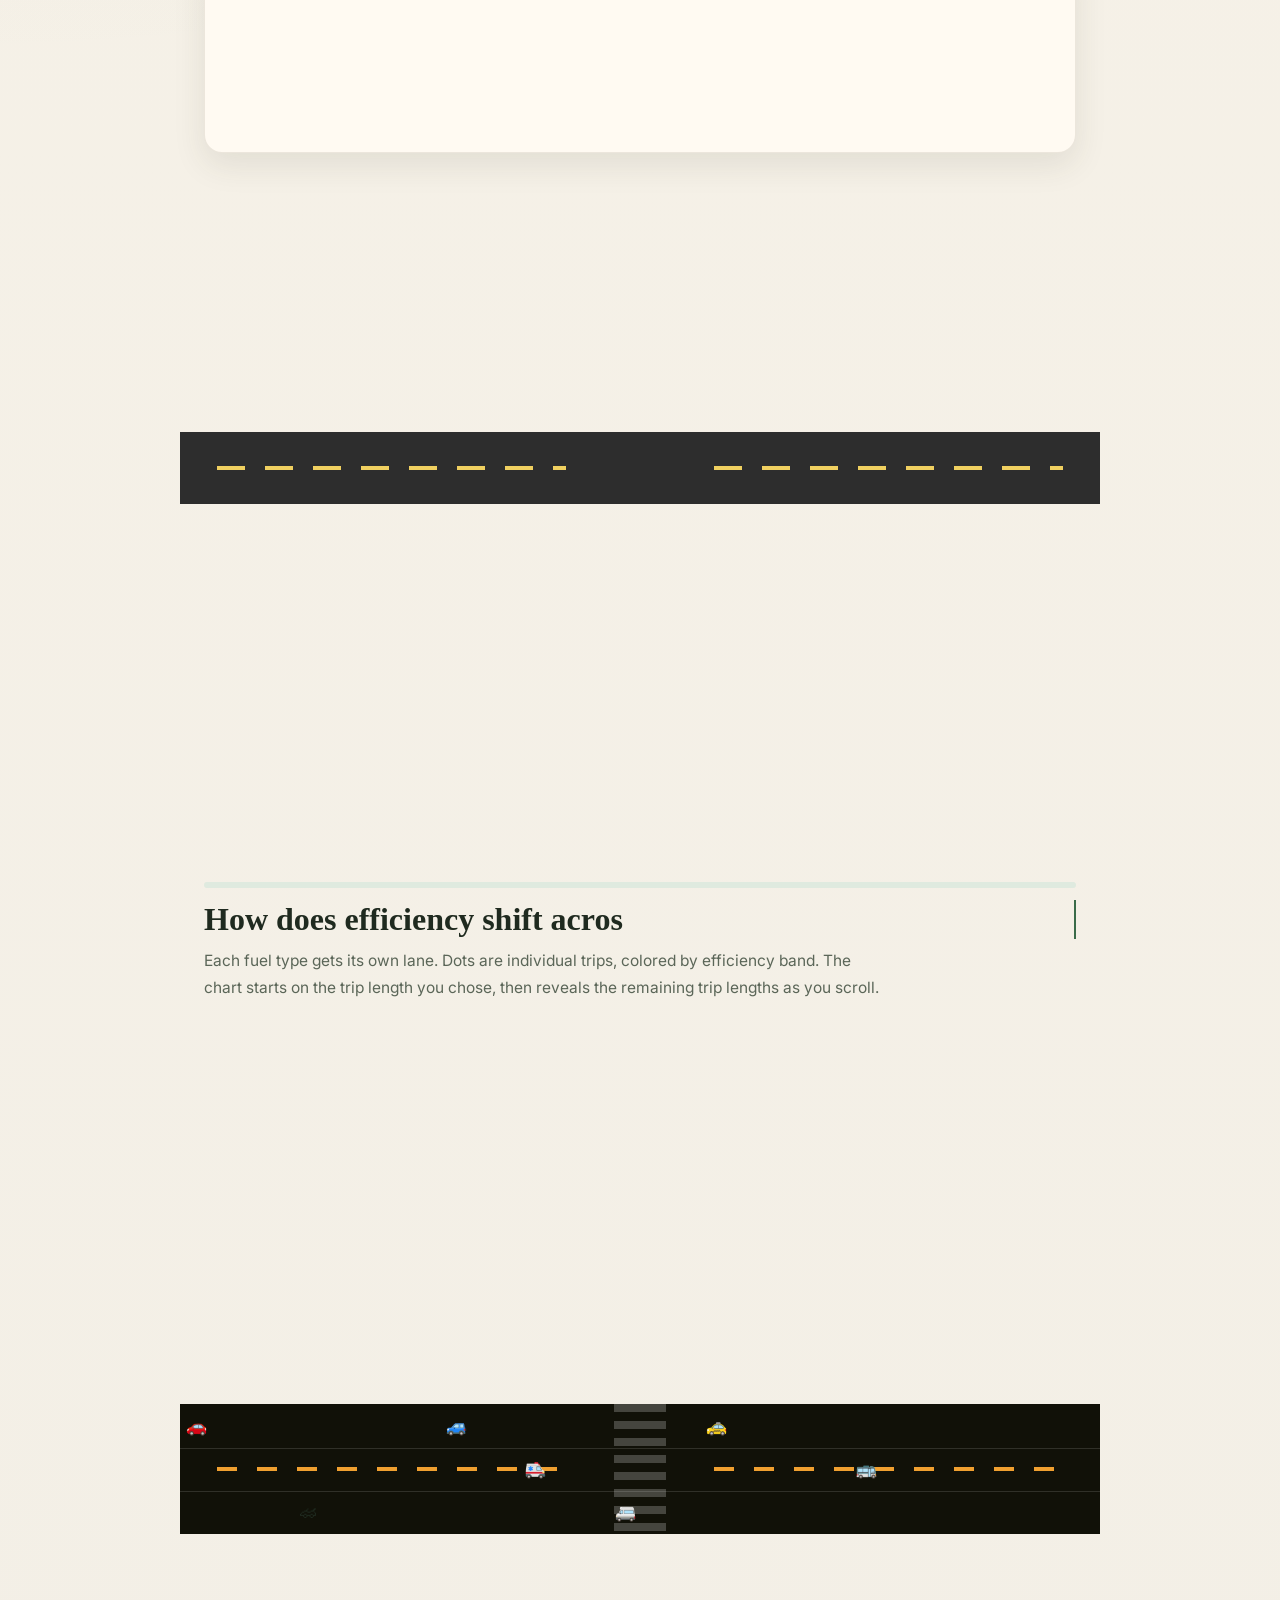
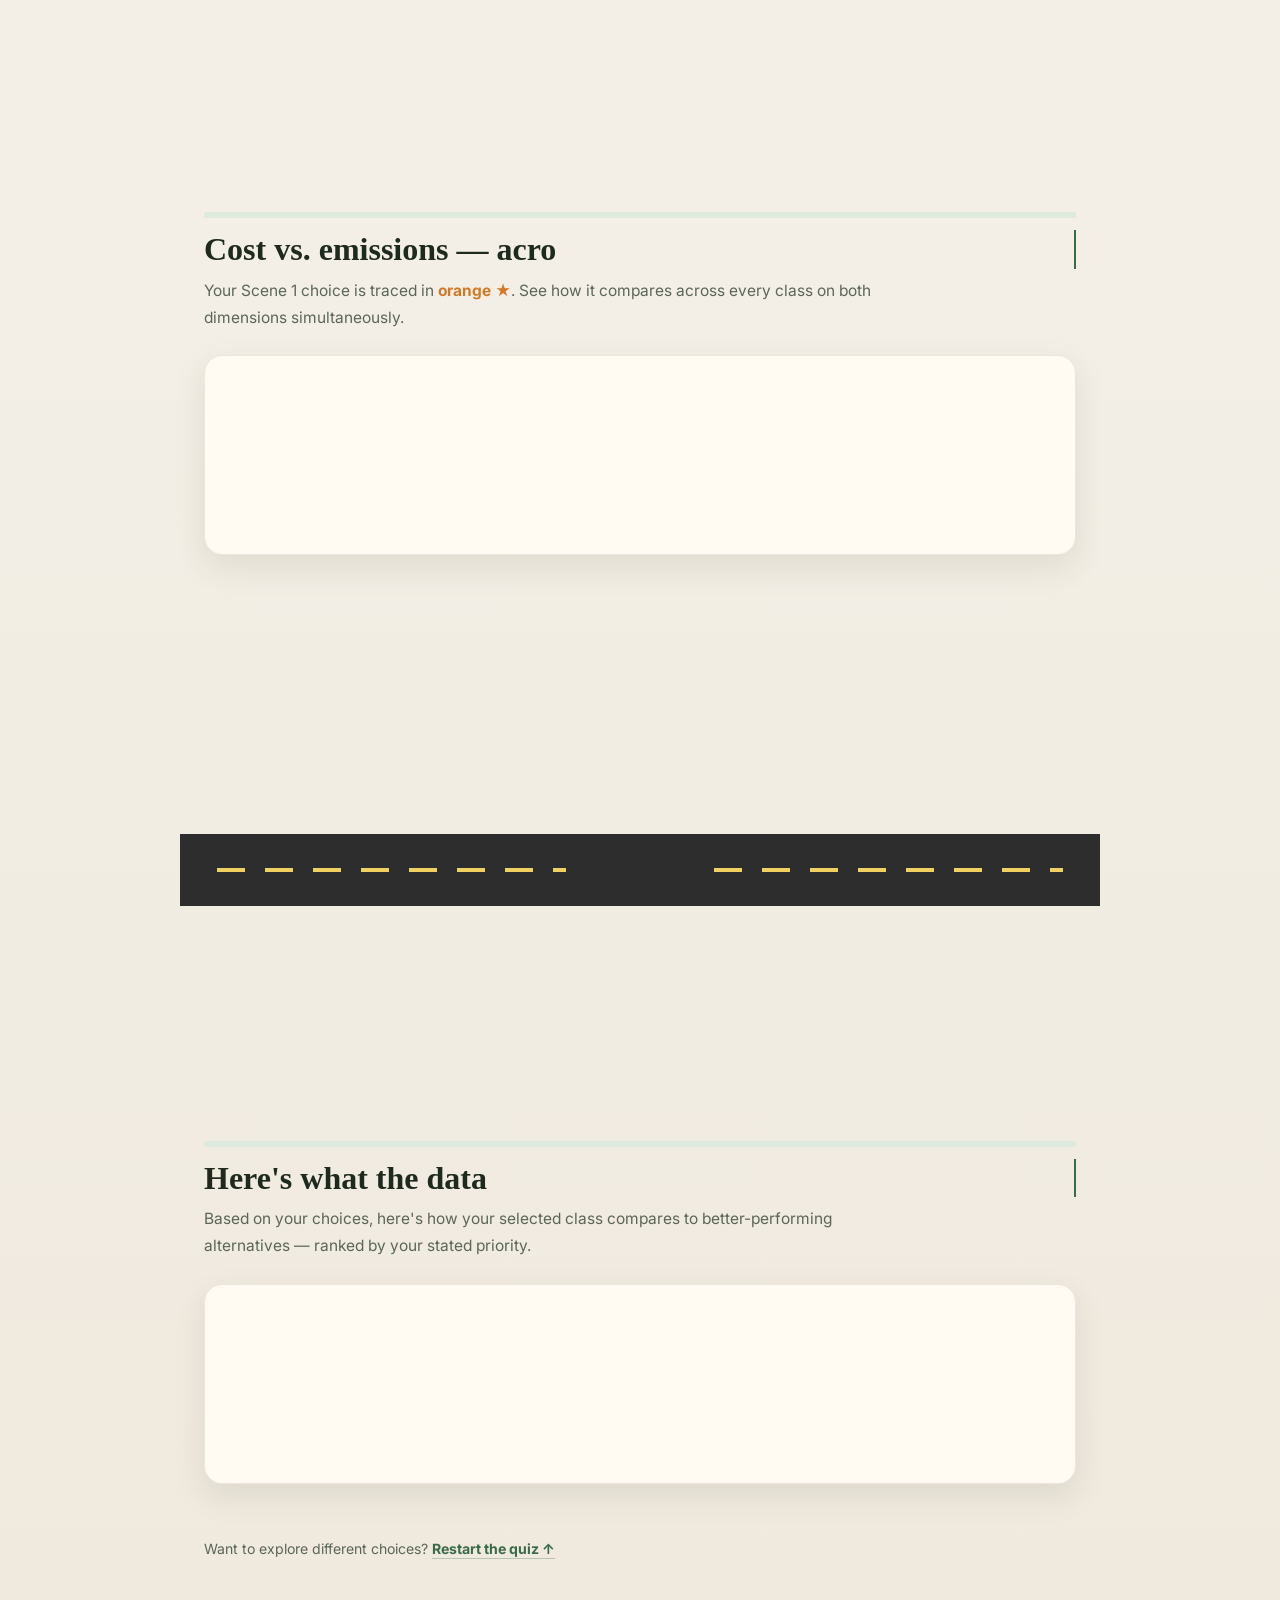
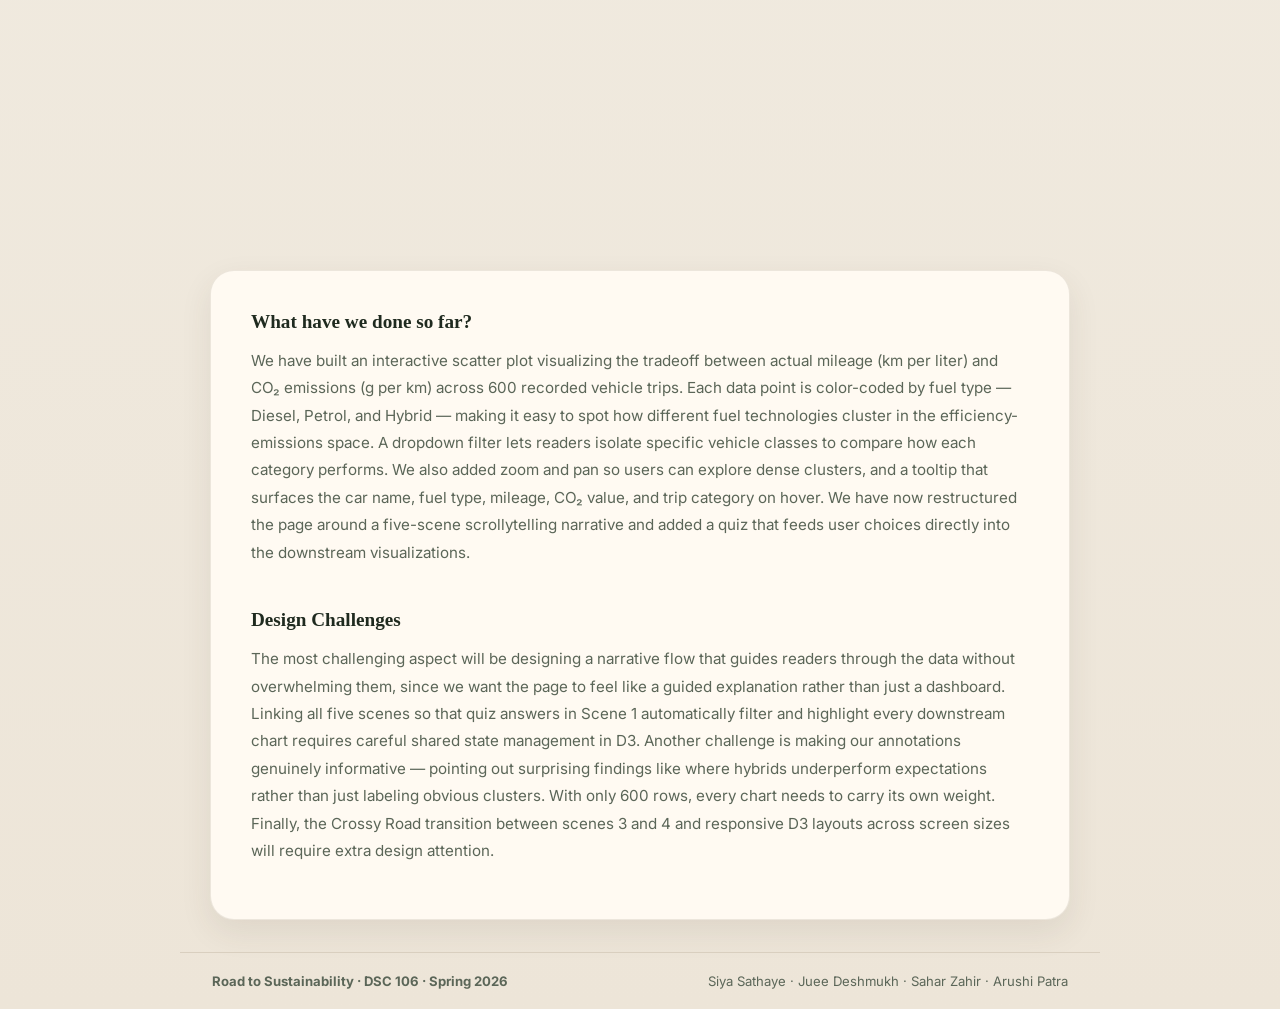
==== commit f5c6bf7f: "x" ====
--- a/index.html
+++ b/index.html
@@ -27,7 +27,6 @@
     <div class="scene-inner dealership">
 
       <div class="road-sign headline-sign">
-        <p class="sign-sub">DSC 106 · Road to Sustainability</p>
         <h1>You're about to buy your<br>first car.</h1>
         <p class="sign-body">But do you know what it'll <em>actually</em> cost you — and the planet?</p>
       </div>
--- a/style.css
+++ b/style.css
@@ -151,7 +151,7 @@
 
 /* Typewriter cursor animation */
 .typewriter {
-  display: inline-block;
+  display: inline;
   border-right: 2px solid var(--accent);
   animation: blink 0.75s step-end infinite;
   font-family: var(--font-serif);
@@ -172,12 +172,4 @@
   gap: 1.5rem;
 }
 
-.writeup-block h2 { margin-bottom: 0.5rem; font-family: var(--font-serif); }
-.writeup-block p  { line-height: 1.75; font-family: var(--font-sans); color: var(--muted); }
-
-@media (max-width: 800px) {
-  .page-shell { width: min(100vw - 20px, 1120px); padding-top: 20px; }
-  .hero, .controls-card, .chart-card { border-radius: 18px; }
-  .hero, .controls-card { padding: 20px; }
-  .controls-card { flex-direction: column; align-items: stretch; }
-}+.writeup-block h2 { margin-bottom: 0.5rem; font-family: var(--fo
--- a/road.css
+++ b/road.css
@@ -393,4 +393,77 @@
 .rec-cta a:hover { border-color: #3a6b49; }
 
 /* ── Axis + grid shared ───────────────────────────────────────────────────── */
-.axis text, .axis-label { fill: #5b6658; font-family: "Inter", sans-se+.axis text, .axis-label { fill: #5b6658; font-family: "Inter", sans-serif; font-size: 11px; }
+.axis path, .axis line  { stroke: #b9b09f; }
+.axis-label { font-size: 11px; }
+
+/* ── Writeup ──────────────────────────────────────────────────────────────── */
+.writeup-card {
+  max-width: 860px;
+  margin: 4rem auto 0;
+  padding: 2.5rem;
+  background: #fffaf2;
+  border: 1px solid rgba(124,109,84,0.14);
+  border-radius: 24px;
+  box-shadow: 0 12px 32px rgba(63,57,42,0.09);
+  display: flex;
+  flex-direction: column;
+  gap: 1.75rem;
+}
+
+.writeup-block h2 { margin-bottom: 0.5rem; font-size: 1.2rem; font-family: "Playfair Display", Georgia, serif; }
+.writeup-block p  { line-height: 1.8; color: #5b6658; font-size: 0.95rem; font-family: "Inter", sans-serif; }
+
+/* ── Footer ───────────────────────────────────────────────────────────────── */
+.site-footer {
+  display: flex;
+  justify-content: space-between;
+  flex-wrap: wrap;
+  gap: 0.5rem;
+  padding: 1.25rem 2rem;
+  margin-top: 2rem;
+  font-size: 0.82rem;
+  color: #5b6658;
+  border-top: 1px solid #d9cfbf;
+  font-family: "Inter", sans-serif;
+}
+
+/* ── Tooltip ──────────────────────────────────────────────────────────────── */
+.tooltip {
+  position: absolute;
+  pointer-events: none;
+  max-width: 270px;
+  padding: 12px 14px;
+  border-radius: 14px;
+  background: rgba(28,37,30,0.96);
+  color: #f8f5ee;
+  box-shadow: 0 14px 30px rgba(16,21,17,0.28);
+  font-size: 0.86rem;
+  line-height: 1.55;
+  z-index: 20;
+  font-family: "Inter", sans-serif;
+}
+.tooltip[hidden] { display: none; }
+.tooltip strong  { display: block; margin-bottom: 4px; font-weight: 600; }
+
+/* ── Responsive ───────────────────────────────────────────────────────────── */
+@media (max-width: 640px) {
+  .road-sign { padding: 1.25rem; }
+  .scene     { padding: 2.5rem 1rem; }
+  .rec-card  { flex-direction: column; align-items: flex-start; }
+}
+
+/* ── Scene badge (e.g. "Scene 2") ─────────────────────────────────────────── */
+.scene-badge {
+  display: inline-block;
+  font-size: 0.68rem;
+  font-weight: 700;
+  letter-spacing: 0.14em;
+  text-transform: uppercase;
+  color: var(--accent);
+  background: var(--accent-soft);
+  padding: 3px 10px;
+  border-radius: 20px;
+  margin-bottom: 0.25rem;
+  font-family: "Inter", sans-serif;
+}
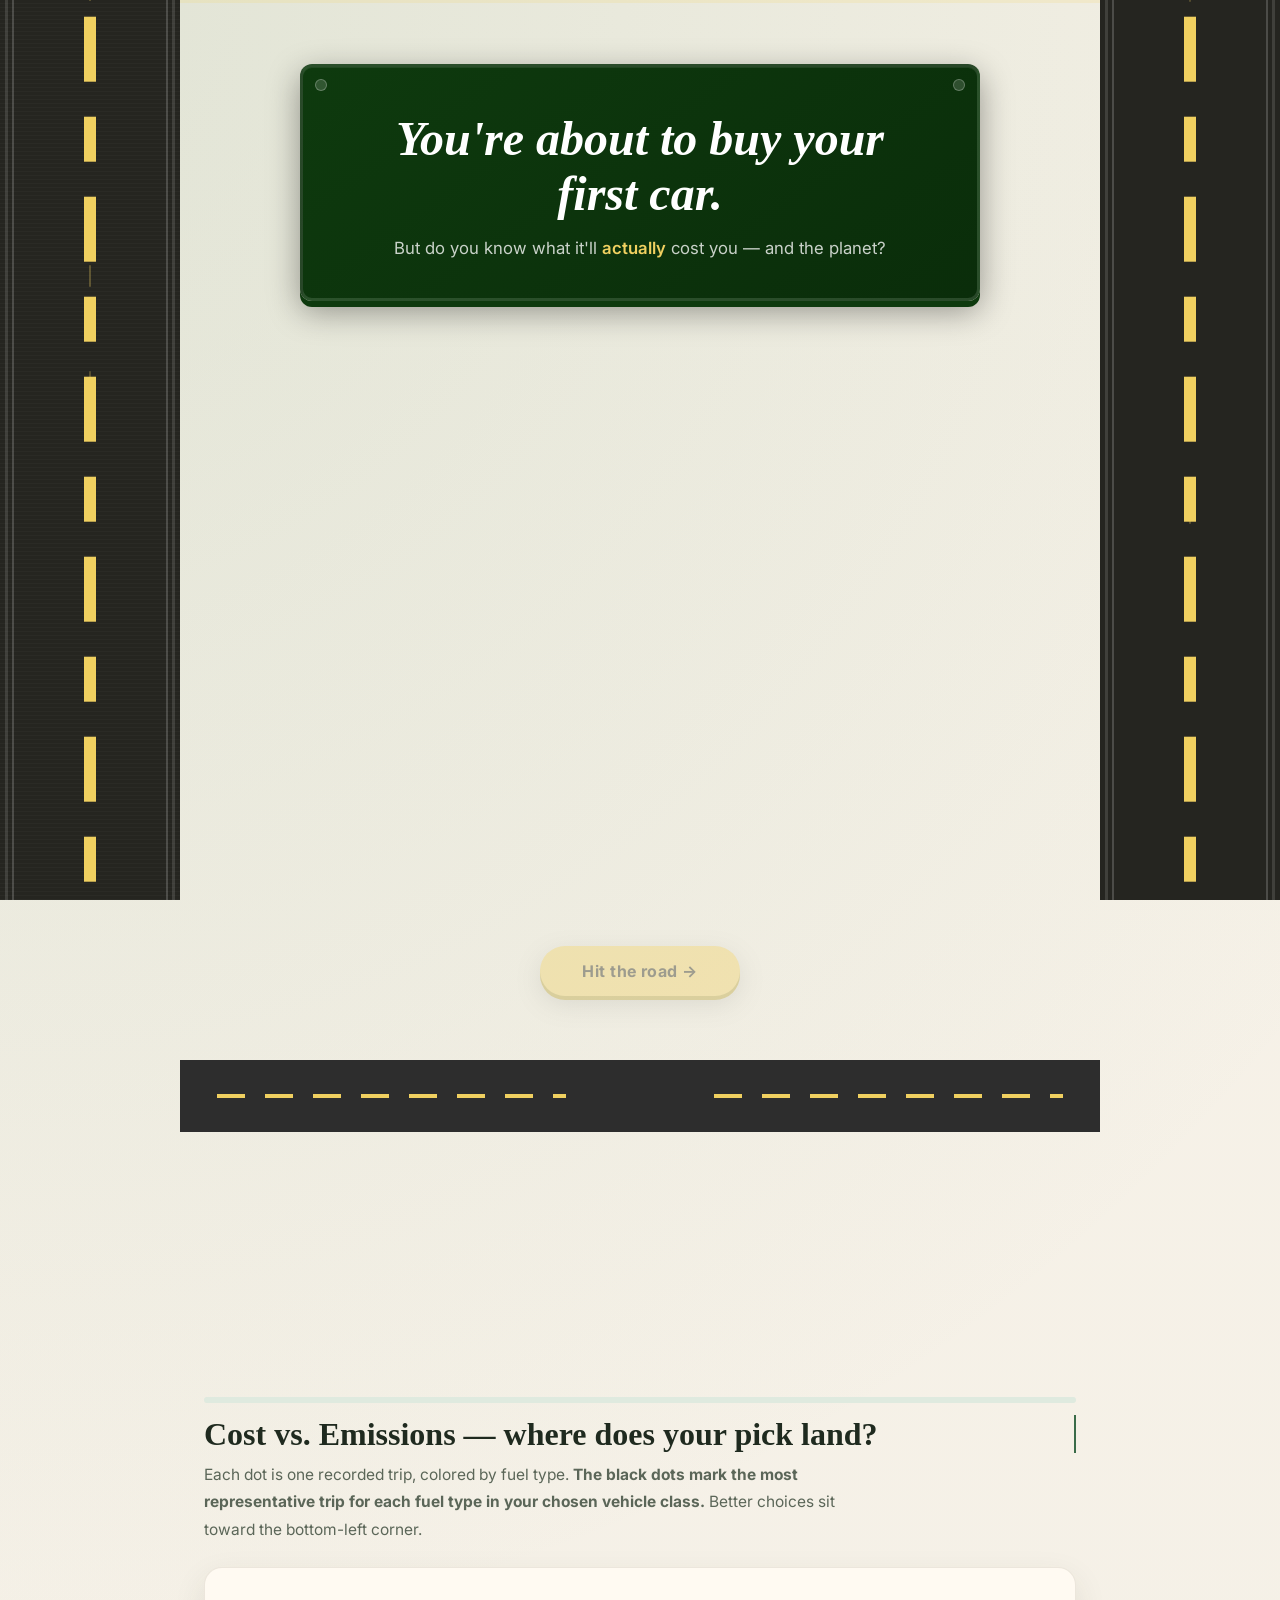
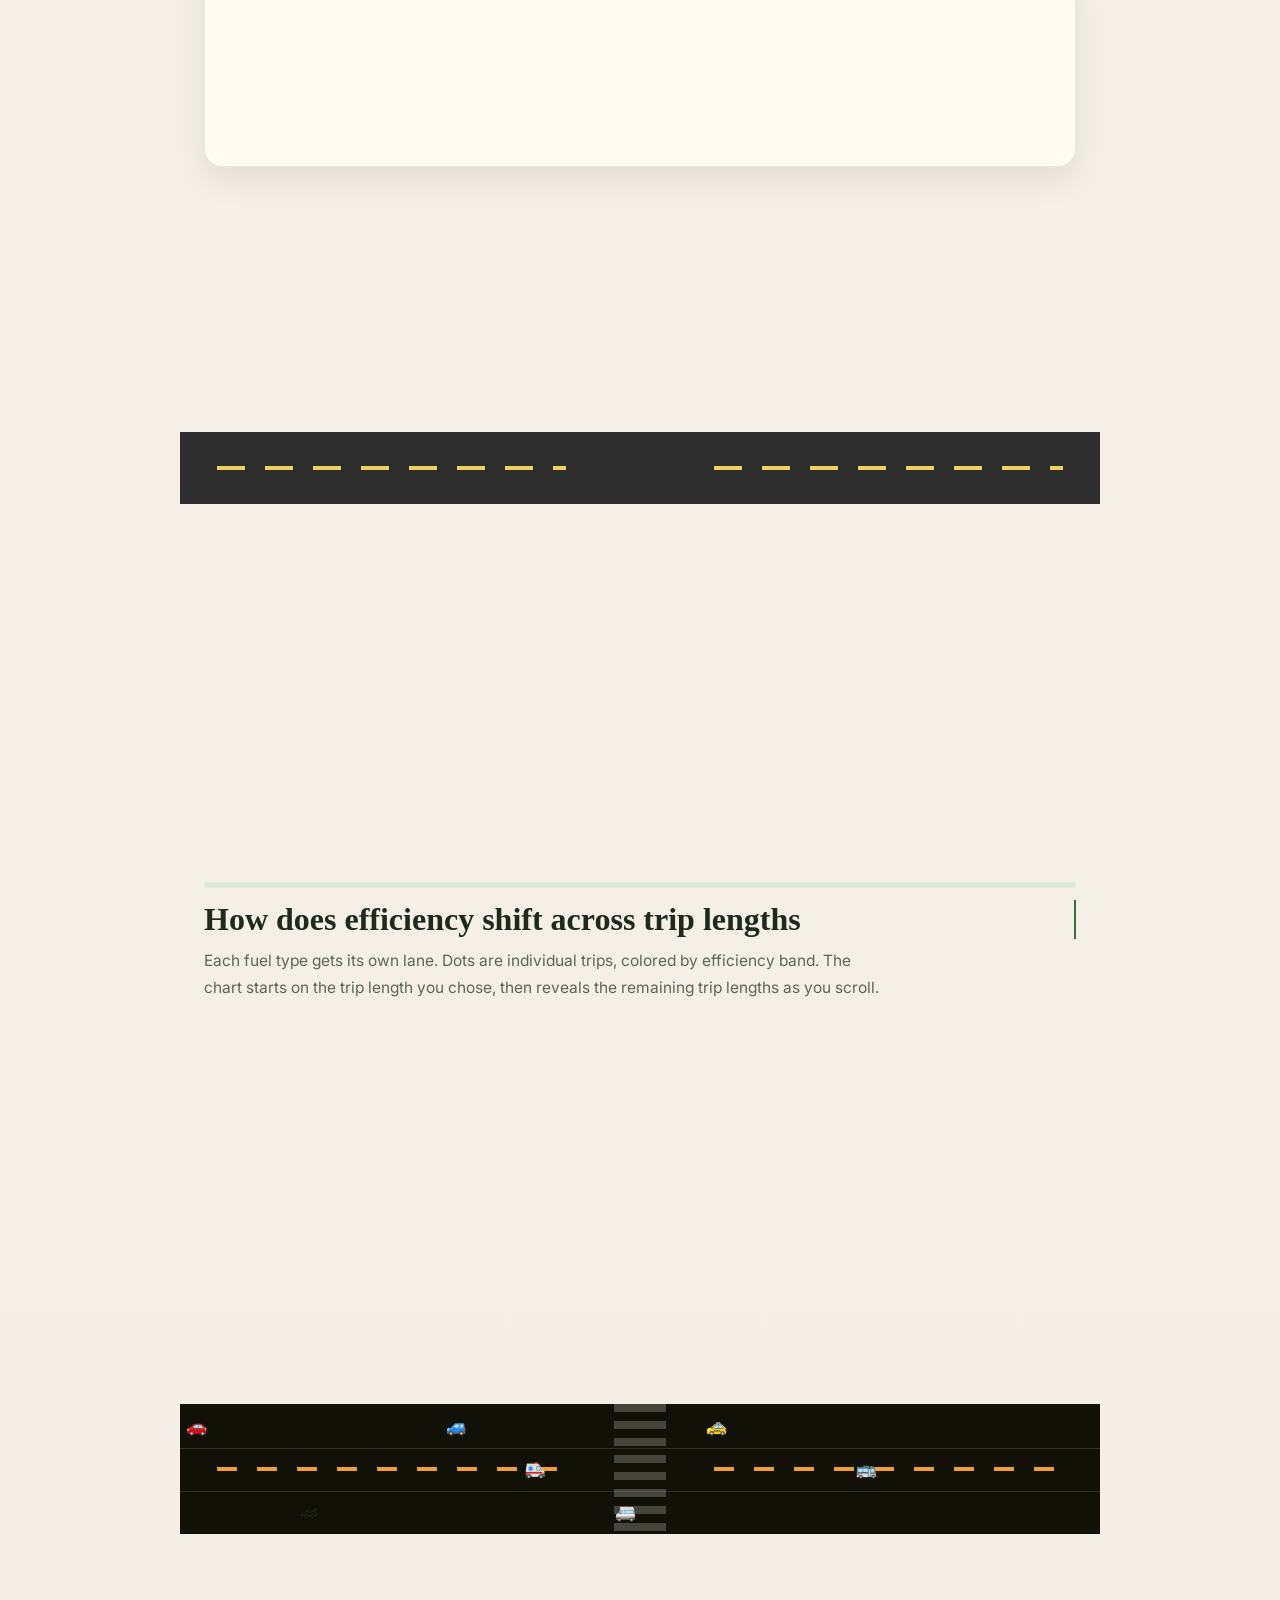
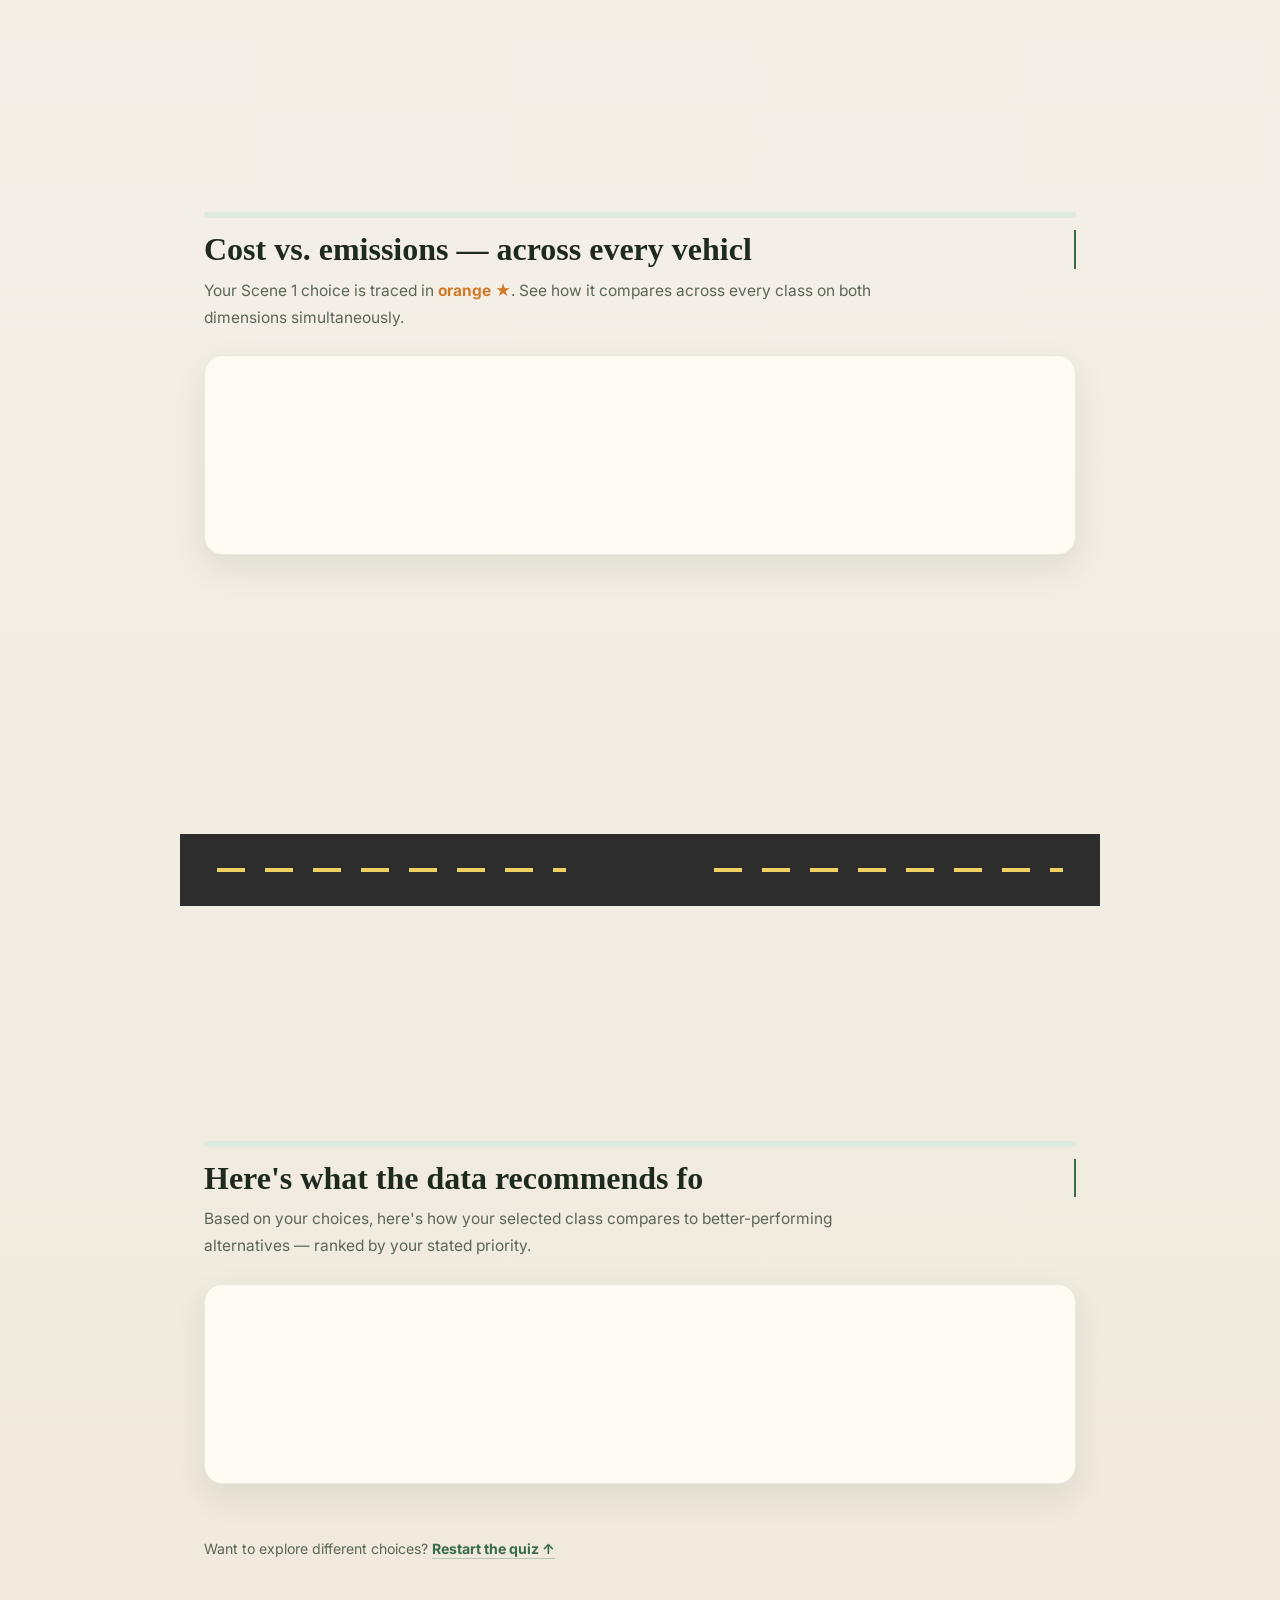
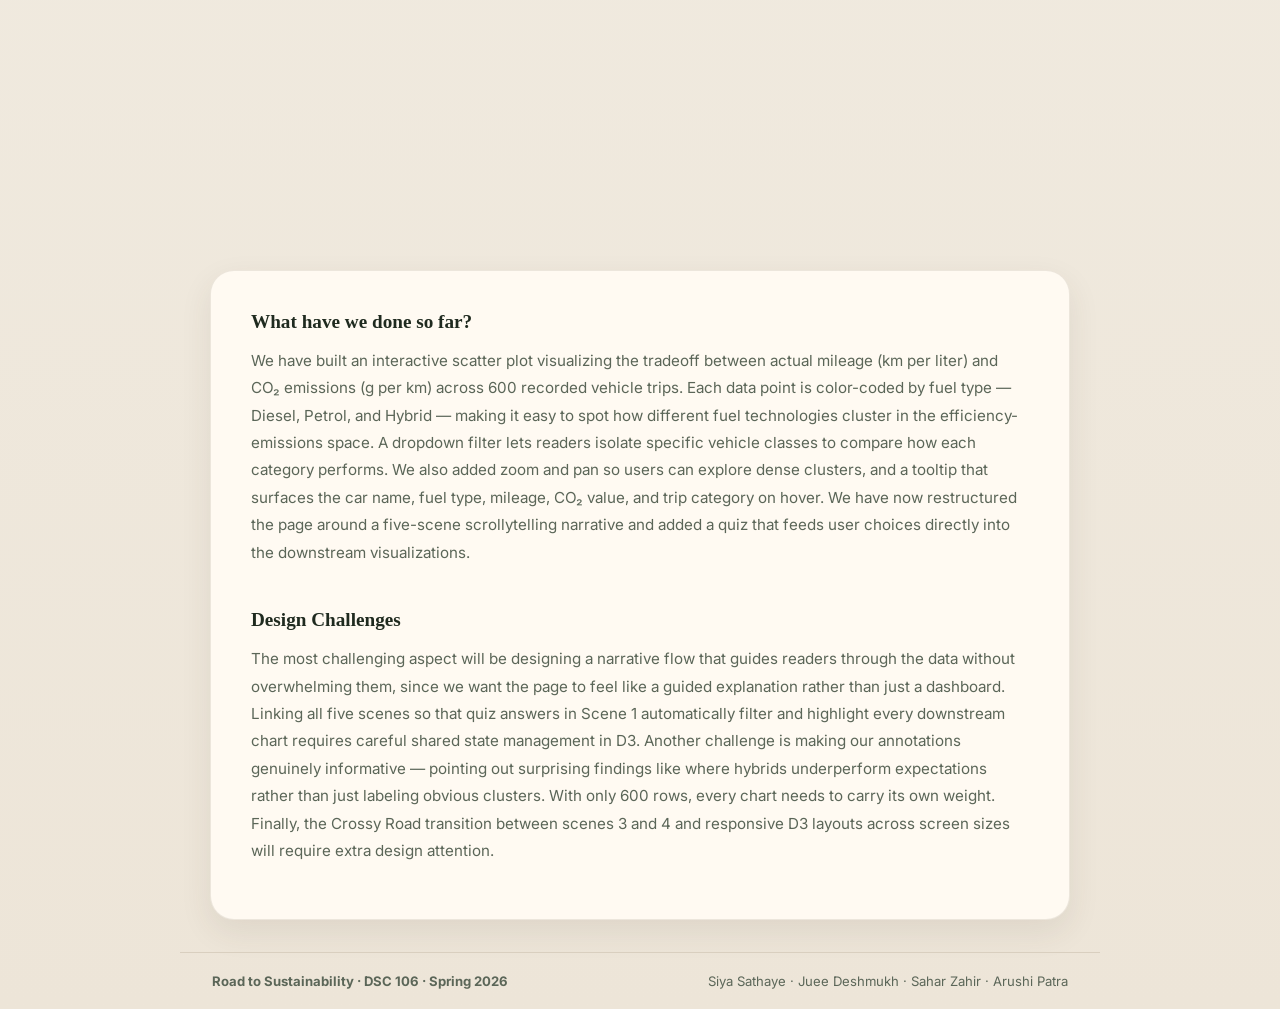
==== commit 3714d880: "scene 2 updated" ====
--- a/index.html
+++ b/index.html
@@ -94,7 +94,7 @@
         <h2 class="typewriter" data-text="Cost vs. Emissions — where does your pick land?"></h2>
         <p class="scene-desc">
           Each dot is one recorded trip, colored by fuel type.
-          <strong id="s2-highlight-label">Your chosen vehicle class is highlighted.</strong>
+          <strong id="s2-highlight-label">The black dots mark the most representative trip for each fuel type in your chosen vehicle class.</strong>
           Better choices sit toward the bottom-left corner.
         </p>
       </div>
@@ -217,4 +217,4 @@
   <script src="scene4.js"></script>
 
 </body>
-</html>+</html>
--- a/style.css
+++ b/style.css
@@ -172,4 +172,12 @@
   gap: 1.5rem;
 }
 
-.writeup-block h2 { margin-bottom: 0.5rem; font-family: var(--fo+.writeup-block h2 { margin-bottom: 0.5rem; font-family: var(--font-serif); }
+.writeup-block p  { line-height: 1.75; font-family: var(--font-sans); color: var(--muted); }
+
+@media (max-width: 800px) {
+  .page-shell { width: min(100vw - 20px, 1120px); padding-top: 20px; }
+  .hero, .controls-card, .chart-card { border-radius: 18px; }
+  .hero, .controls-card { padding: 20px; }
+  .controls-card { flex-direction: column; align-items: stretch; }
+}
--- a/scene2.css
+++ b/scene2.css
@@ -49,19 +49,6 @@
   font-size: 0.82rem;
 }
 
-/* ── Annotation ─────────────────────────────────────────────────────────────── */
-#scene-2-chart .annotation-line {
-  stroke: var(--accent);       
-  stroke-dasharray: 4 3;
-}
-
-#scene-2-chart .annotation-text {
-  fill: var(--accent);
-  font-family: Georgia, "Times New Roman", serif;
-  font-size: 0.8rem;
-  font-weight: 700;
-}
-
 /* ── Car emoji on x-axis ─────────────────────────────────────────────────────*/
 #scene-2-chart .car-icon {
   font-size: 18px;
@@ -76,9 +63,21 @@
   stroke-dasharray: 6 4;
 }
 
+#scene-2-chart .frontier-box {
+  fill: rgba(246, 240, 231, 0.92);
+  stroke: #d7ccbb;
+  stroke-width: 1;
+}
+
 #scene-2-chart .frontier-label {
   fill: var(--muted);
   font-family: Georgia, "Times New Roman", serif;
   font-size: 0.75rem;
   font-style: italic;
-}+}
+
+#scene-2-chart .frontier-arrow {
+  stroke: #8b917e;
+  stroke-width: 1.2;
+  marker-end: url(#scene2-frontier-arrowhead);
+}
